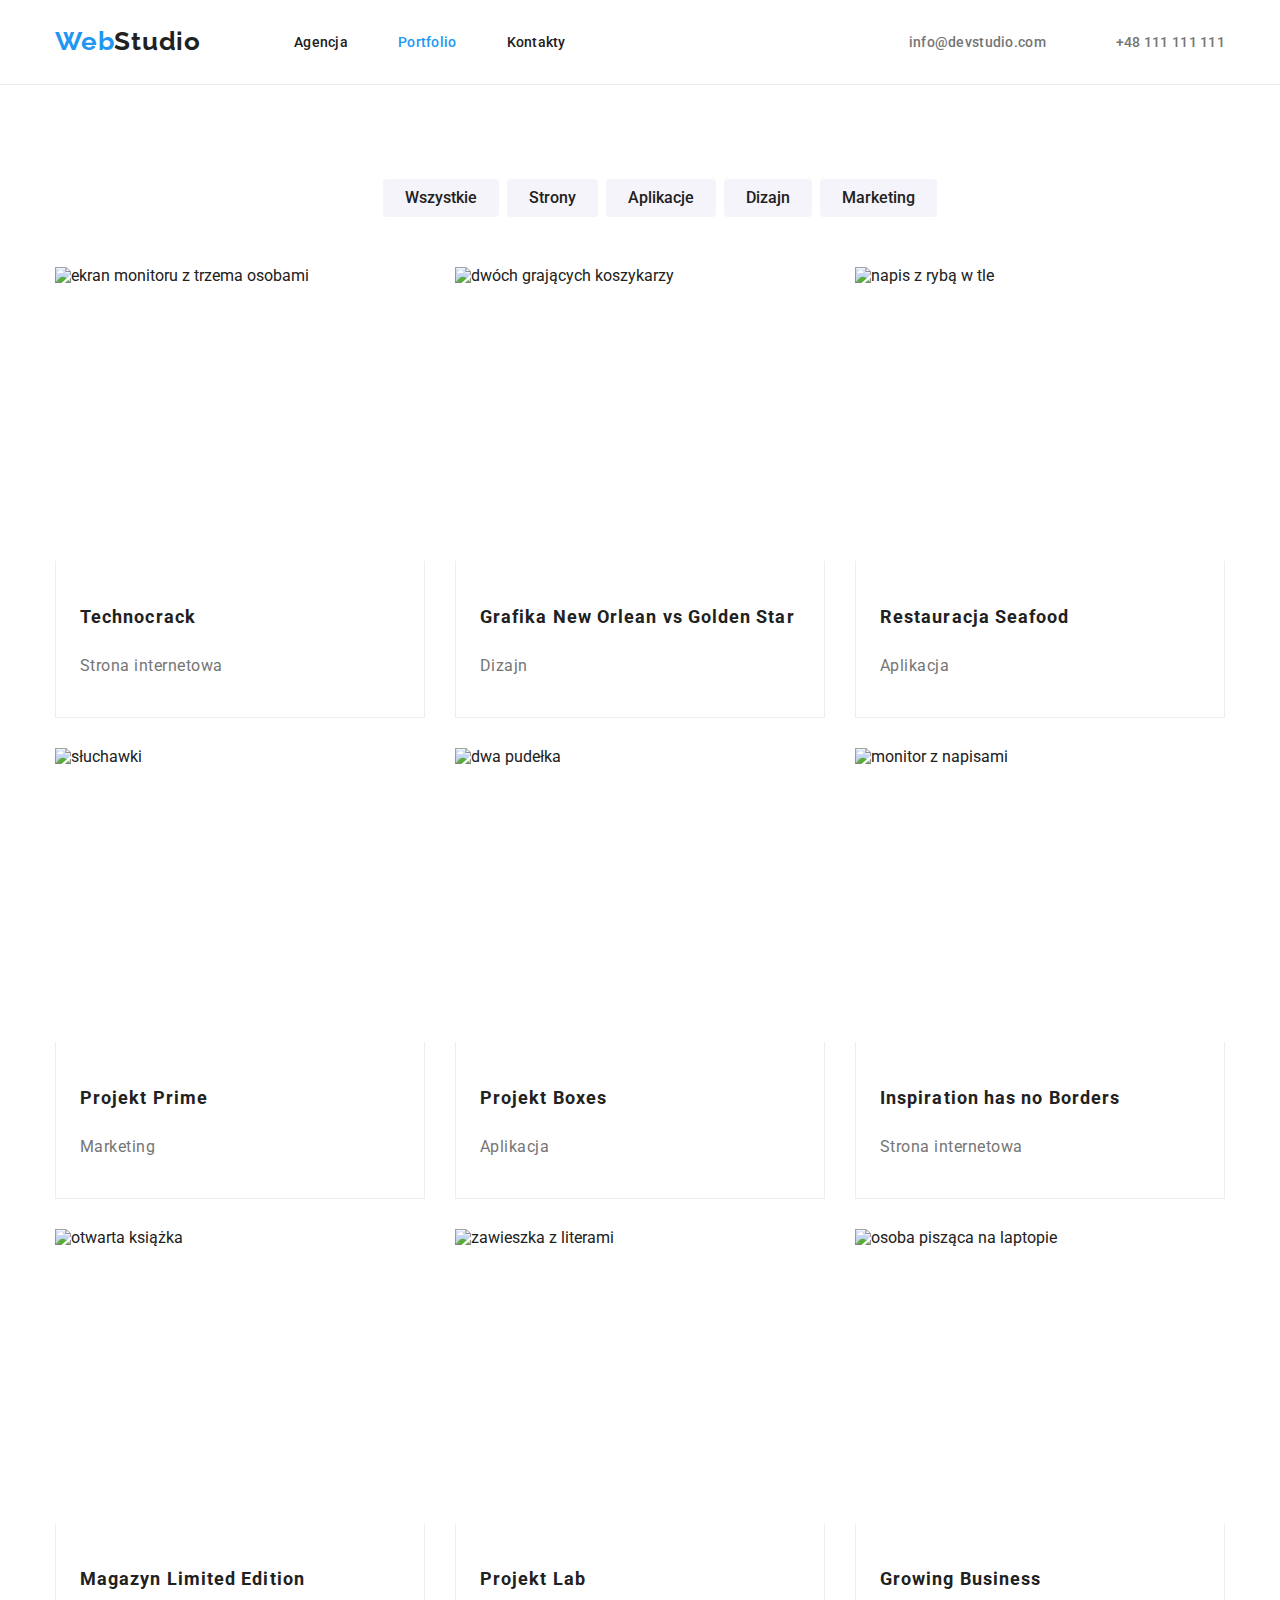
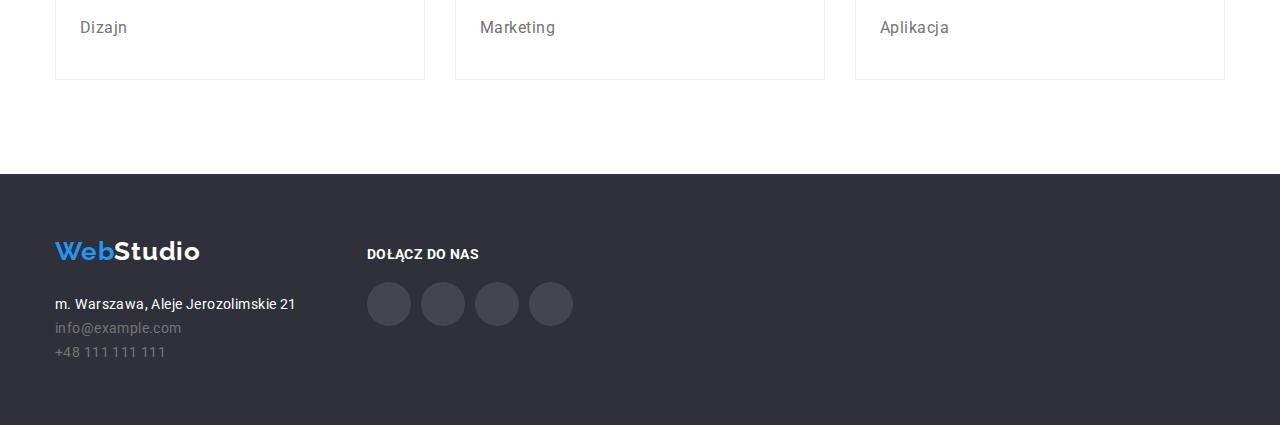
==== portfolio.html @ 8b334709 "Up 5" ====
<!DOCTYPE html>
<html lang="pl-PL">
<head>
<meta charset="UTF-8">
<meta http-equiv="X-UA-Compatible" content="IE=edge">
<meta name="viewport" content="width=device-width, initial-scale=1.0">
<link rel="stylesheet" href="https://cdnjs.cloudflare.com/ajax/libs/modern-normalize/1.0.0/modern-normalize.min.css">
<link rel="stylesheet" href="./css/styles.css"/>
<link rel="preconnect" href="https://fonts.googleapis.com">
<link rel="preconnect" href="https://fonts.gstatic.com" crossorigin>
<link href="https://fonts.googleapis.com/css2?family=Raleway:wght@700&family=Roboto:wght@400;500;700;900&display=swap"
rel="stylesheet" />
<title>Portfolio</title>
</head>
<body class="body">
<header>
<div class="header-container container">
<nav class="navigation">
<a class="logo" href="index.html">
Web<span class="logo-recolor-header">Studio</span></a>
<ul class="list">
<li class="item"> <a class="link" href="index.html"> Agencja</a></li>
<li class="item"> <a class="link current" href="index.html">Portfolio</a></li>
<li class="item"> <a class="link" href="index.html"> Kontakty</a></li>
</ul>
</nav>
<ul class="list links-contact">
<li class="item"><a class="link" href="emailto:info@devstudio.com"></li>
<svg class="icon icon-envelope">
<use xlink: href="./images/icons.svg#icon-envelope" width="16" height="12"></use></svg>
<span>info@devstudio.com</span></a>    
<li class="item"><a class="link" href="tel:+48111111111"></li>
<svg class="icon icon-telephone">
<use xlink: href="./images/icons.svg#icon-telephone" width="10" height="16"></use></svg>
<span> +48 111 111 111</a></span>    
</ul>
</div>
</header>
<main>
<section class="gallery section section">        
<div class="container">
<ul class="gallery-elements-buttons">    
<li><button class="portfolio-button portfolio-link" type="button">Wszystkie</button></li>
<li><button class="portfolio-button portfolio-link" type="button">Strony</button></li>
<li><button class="portfolio-button portfolio-link" type="button">Aplikacje</button></li>
<li><button class="portfolio-button portfolio-link" type="button">Dizajn</button></li>
<li><button class="portfolio-button portfolio-link" type="button">Marketing</button></li>
</ul>
<ul class="gallery-elements">
<li class="item">
<a class="link" href="#">    
<img src="images/image4.jpg" 
alt="ekran monitoru z trzema osobami"
width="370"
height="294" />
<div class="caption">
<p class="heading-portfolio">Technocrack</p>
<p class="text-signature">Strona internetowa</p>
</div>
</a>
</li>
<li class="item">
<a class="link" href="#">    
<img src="images/image5.jpg"
alt="dwóch grających koszykarzy"
width="370"
height="294" />
<div class="caption">
<p class="heading-portfolio">Grafika New Orlean vs Golden Star</p>
<p class="text-signature">Dizajn</p>
</div>
</a>
</li>
<li class="item">
<a class="link" href="#">    
<img src="images/image6.jpg"
alt="napis z rybą w tle"
width="370"
height="294" />
<div class="caption">
<p class="heading-portfolio">Restauracja Seafood</p>
<p class="text-signature">Aplikacja</p>
</div>
</a>
</li>
<li class="item">
<a class="link" href="#">    
<img src="images/image7.jpg"
alt="słuchawki"
width="370"
height="294" />
<div class="caption">
<p class="heading-portfolio">Projekt Prime</p>
<p class="text-signature">Marketing</p>
</div>
</a>
</li>
<li class="item">
<a class="link" href="#">    
<img src="images/image8.jpg"
alt="dwa pudełka"
width="370"
height="294" />
<div class="caption">
<p class="heading-portfolio">Projekt Boxes</p>
<p class="text-signature">Aplikacja</p>
</div>
</a>
</li>
<li class="item">
<a class="link" href="#">    
<img src="images/image9.jpg"
alt="monitor z napisami"
width="370"
height="294" />
<div class="caption">
<p class="heading-portfolio">Inspiration has no Borders</p>
<p class="text-signature">Strona internetowa</p>
</div>
</a>
</li>
<li class="item">
<a class="link" href="#">    
<img src="images/image10.jpg"
alt="otwarta książka"
width="370"
height="294" />
<div class="caption">
<p class="heading-portfolio">Magazyn Limited Edition</p>
<p class="text-signature">Dizajn</p>
</div>
</a>
</li>
<li class="item">
<a class="link" href="#">
<img src="images/image11.jpg"
alt="zawieszka z literami"
width="370"
height="294" />
<div class="caption">
<p class="heading-portfolio">Projekt Lab</p>
<p class="text-signature">Marketing</p>
</div>
</a>
</li>
<li class="item">
<a class="link" href="#">    
<img src="images/image12.jpg"
alt="osoba pisząca na laptopie"
width="370"
height="294" />
<div class="caption">
<p class="heading-portfolio">Growing Business</p>
<p class="text-signature">Aplikacja</p>
</div>
</a>
</li>
</ul>
</div>
</section>
</main>
<footer class="back-footer">
<div class="container">
<div class="wrapper">
<a class="logo" href="WebStudio.html">Web<span class="logo-recolor-footer">Studio</span></a>
<ul class="list">
<li>
<address class="address"> m. Warszawa, Aleje Jerozolimskie 21</address>
</li>
<li>
<a class="link" href="mailto:info@example.com">info@example.com</a>
</li>
<li>
<a class="link" href="tel:+48111111111">+48 111 111 111</a>
</li>
</ul>
</div>
<div class="wrapper">
<h3 class="footer-heading">Dołącz do nas</h3>
<ul class="flex-footer">
<li>
<a class="client-link" href="#">
<svg class="icon icon-social icon-footer">
<use href="./images/icons.svg#icon-instagram" width="20" height="20" x="12" y="12"></use></svg></a></li>
<li>
<a class="client-link" href="#">
<svg class="icon icon-social icon-footer">
<use href="./images/icons.svg#icon-twitter" width="20" height="20" x="12" y="12"></use></svg></a></li>
<li>
<a class="client-link" href="#">
<svg class="icon icon-social icon-footer">
<use href="./images/icons.svg#icon-facebook" width="20" height="20" x="12" y="12"></use></svg></a></li>
<li>
<a class="client-link" href="#">
<svg class="icon icon-social icon-footer">
<use href="./images/icons.svg#icon-linkedin" width="20" height="20" x="12" y="12"></use></svg></a></li>
</ul>
</div>
</div>
</footer>
</body>
</html>
---- css/styles.css ----
:root {
--backgroundColorFirst: #e5e5e5;
--backgroundColorSecond: #2f303a;
--fontColorFirst: #212121;
--fontColorSecond:  #757575;
--button: #00000026;
--colorBlue: #2196f3;
--colorShadow: #ffffff99;
--colorWhite: #ffffff;
--colorDarkWhite: #f5f4fa;
--caption: #eeeeee; 
--headerBorderColor: #ececec;
--colorGrey: #AFB1B8;
--color-transparent: rgba(255, 255, 255, 0.6);
--color-transparent-dark: rgba(255, 255, 255, 0.1);
}
/*body style*/
.body {
color: var(--fontColorFirst);
font-family: "Roboto","Raleway", sans-serif;
} 
ul {
list-style: none;
}
img {
display: block;
max-width: 100%;
padding: 0;
margin: 0;
}
.container {
width: 1200px;
display: flex;
flex-wrap: wrap;
padding-left: 15px;
padding-right: 15px;
margin: auto;
}
.section{
padding: 94px 0;
}
header {
border-bottom: 1px solid var(--headerBorderColor);
}
.header-container {
justify-content: space-between;
align-items: center;
padding: 24px 15px ;
}
.list {list-style: none;
padding: 0;
margin: 0;
}
    /*body end*/
    /*****ICONS*****/
.icon {
display: block;
fill: currentColor;
}
.icon-telephone {
width: 10px;
height: 16px;
}
.icon-envelope {
width: 16px;
height: 12px;
}
.icon-information {
width: 270px;
height: 120px;
margin-bottom: 30px;
border: none;
border-radius: 4px;
background-color: var(--colorDarkWhite);
}
.icon-social {
width: 44px;
height: 44px;
border: none;
border-radius: 50%;
}
.icon-client {
width: 170px;
height: 92px;
border-radius: 4px;
border: 1px solid var(--colorGrey)
}
.icon-footer {
color: var(--colorWhite);
background: var(--color-transparent-dark);
}
.client-link {
color: var(--colorGrey);
}
.icon-client:hover,
.icon-client:focus {
border-color: var(--colorBlue);
color: var(--colorBlue);
cursor: pointer;
}
.icon-social:hover,
.icon-social:focus {
background-color: var(--colorBlue);
color: var(--colorWhite);
cursor: pointer;
}


    /*logo*/  
.logo {
font-family: "Raleway";
font-weight: 700;
font-size: 26px;
line-height: 1.38;
letter-spacing: 0.03em;
text-decoration: none;
color: var(--colorBlue);
}   
.logo-recolor-header {color: var(--fontColorFirst)}
/*logo end*/
/*navigation*/
.navigation {
font-style: normal;
font-weight: 500;
font-size: 14px;
line-height: 1.15;
letter-spacing: 0.02em;
display: flex;
align-items: center;
}
.navigation .link:hover, 
.navigation .link:focus {color: var(--colorBlue);
outline-color: var(--colorBlue);
}
.navigation .list {
display: flex;
margin-left: 93px;
}
.navigation .item:not(:last-child) {margin-right: 50px;}
.navigation .link {text-decoration: none;
color: var(--fontColorFirst);
}
.navigation .current {color: var(--colorBlue);
}
/*navigation end*/
/*contact*/
.link {
display: flex;
gap: 10px;
align-items: center;
}
.links-contact .item:not(:last-child){
    margin-right: 50px;
}
.links-contact {
font-style: normal;
font-weight: 500;
font-size: 14px;
line-height: 1.15;
letter-spacing: 0.02em;
align-items: center;
display: flex;
justify-content: space-between;
}
.links-contact .link {
color: var(--fontColorSecond);
text-decoration: none;
}    
.links-contact .link:focus,
.links-contact .link:hover {
color: var(--colorBlue);}
    /*contact end*/
/*efektywne rozwiazania glowny naglowek*/
.back-section-first {
background-color: var(--backgroundColorSecond);
}
.image {
background-image: linear-gradient(rgba(47, 48, 58, 0.4), rgba(47, 48, 58, 0.4)), url('../images/team-working.jpg');
background-position: center;
background-repeat: no-repeat;
background-size: 1600px;
}
.back-section-first .container {
flex-direction: column;
padding-top: 200px;
padding-bottom: 200px;    
}
.first-heading {
font-weight: 900;
font-size: 44px;
line-height: 1.36;
letter-spacing: 0.06em;
text-transform: uppercase;
text-align: center;
color: var(--colorWhite);
width: 696px;
justify-content: center;
margin: 0 auto 30px;
}
.button {
background: var(--colorDarkwhite) ;
color: var(--fontColorFirst);
font-family: "Roboto";
font-weight: 700;
font-size: 16px;
line-height: 1.62;
text-align: center;
}
.button-order {
font-weight: 700;
font-size: 16px;
line-height: 1.87;
letter-spacing: 00.06em;
text-align: center;
align-items: center;
color: var(--colorWhite);
background: var(--colorBlue);
cursor: pointer;
padding-left: 42px;
padding-top: 10px;
padding-right: 41px;
padding-bottom: 10px;
margin-left: auto;
margin-right: auto;
border-radius: 4px;
border-color: transparent;
box-shadow: 0px 4px 4px rgba(0, 0, 0, 0.15);
}
.button.hover {
background: var(--colorBlue);
color: var(--colorWhite);
cursor: pointer;
}
/* efektywne rozwiązania text kolumny*/
.text-section .list {    
display: flex;
flex-wrap: wrap;
gap: 30px;
}
.text-section .list .item {
flex-basis: calc((100% - 3 * 30px) / 4);
}
.heading .list {
font-weight: 700;
font-size: 14px;
line-height: 1.14;
letter-spacing: 0.03em;
text-transform: uppercase;
color: var(--fontColorFirst);
text-align: center;
}
.list2 {
margin: 0;
padding: 0;
flex-wrap: wrap;
display: flex;
gap: 30px;
}
.item2 {
flex-basis: calc((100% - 90px)/4);
}
.text {
font-style: normal;
font-weight: 400;
font-size: 14px;
line-height: 1.71;
letter-spacing: 0.03em;
color: var(--fontColorSecond);
width: 270px;
}
    /* efektywne rozwiazania end*/
    /* czym sie zajmujemy*/
.services .container {
flex-direction: column;
padding-bottom: 94px;
}
.services .list {
justify-content: space-between;
flex-wrap: wrap;
display: flex;
column-gap: 30px;
}
.services .second-heading {
font-family: "Roboto";
font-weight: 700;
font-size: 36px;
line-height: 1.16;
text-align: center;
letter-spacing: 0.03em;
margin-left: auto;
margin-right: auto;
margin-bottom: 50px;
}
/******* zespół********/
.back-section-second {
background-color: var(--colorDarkWhite);
}
.back-section-second .list {
margin-left: calc(-1 *30px);
display: flex;
flex-wrap: wrap;
column-gap: 30px;
}
.third-heading {
font-family: "Roboto";
font-weight: 700;
font-size: 36px;
line-height: 1.16;
text-align: center;
letter-spacing: 00.03em;
justify-content: center;
margin: 0 auto 50px auto;
}
.third-heading .list .caption {
padding-top: 30px;
padding-bottom: 30px;    
}

/*------------------*/

.back-section-second .item {
background-color: var(--colorWhite);
border-radius: 0px 0px 4px 4px;
box-shadow: 0px 1px 3px rgba(0, 0, 0, 0.12),
0px 1px 1px rgba(0, 0, 0, 0.14),
0px 2px 1px rgba(0, 0, 0, 0.2);
}
.back-section-second .caption {
display: flex;
flex-direction: column;
align-items: center;
padding: 30px 0;
}
.back-section-second img{
display: block;
}
.person-name {
font-weight: 500;
font-size: 16px;
line-height: 1.18;
letter-spacing: 0.03em;
color: var(--fontColorFirst);
justify-content: center;
padding: 0;
margin: 0 0 10px 0;
}
.person-position {
font-size: 16px;
line-height: 1.18;
letter-spacing: 0.03em;
color: var(--fontColorSecond);
justify-content: center;
padding: 0;
margin: 0;
margin-bottom: 16px;
}
.flex-social {
margin: 0;
padding: 0;
display: flex;
gap: 10px;
align-items: center;
}
/* czym sie zajmujemy end */
/*********Nasi klienci**********/
.flex-clients {
margin: 0;
padding: 0;
display: flex;
gap: 30px;
flex-wrap: wrap;
}
.flex-logos {
flex-basis: calc((100% - 150px)/6);
}
/* footer*/
.back-footer {
color: var(--colorWhite);
font-weight: 400;
font-size: 14px;
font-style: normal;
line-height: 1.71;
letter-spacing: 0.03em;
background-color: var(--backgroundColorSecond);
padding:60px 0px 60px 0px;
display: flex;
}
.logo-recolor-footer { color: var(--colorWhite);
margin-top: auto;
}
.back-footer .wrapper {
flex-direction: column;
display: flex;
margin-right: 70px;
}
.address {
font-style: normal;
font-weight: 400;
font-size: 14px;
line-height: 1.71;
letter-spacing: 0.03em;
color: var(--colorWhite);
padding-top: 24px;
}
.back-footer .link {
text-decoration: none;
color: var(--fontColorSecond);
}
.back-footer .link:focus,
.back-footer .link:hover {
color: var(--colorBlue);
}
.footer-heading {
margin-top: 12px;
margin-bottom: 20px;
font-weight: 700;
font-size: 14px;
line-height: 16px;
letter-spacing: 0.03em;
text-transform: uppercase;
color: var(--colorWhite);
}
.flex-footer {
padding: 0;
margin: 0;
display: flex;
justify-content: center;
gap: 10px;
}
/*footer end*/
/*************portfolio*******************/
.gallery .container {
flex-direction: column;
}
.gallery-elements .heading-portfolio{
font-weight: 700;
font-size: 18px;
line-height: 2;
letter-spacing: 0.06em;
color: var(--fontColorFirst);
display: block;
margin-bottom: 4px;
}
.gallery-elements .text-signature {
font-weight: 400;
font-size: 16px;
line-height: 1.87;
letter-spacing: 0.03em;
color: var(--fontColorSecond);
display: block;
}
.gallery-elements {
box-sizing: border-box;
display: flex;
flex-wrap: wrap;
gap: 30px;
margin: 0;
padding: 0;
}
.gallery-elements .item{
flex-basis: calc((100% - 2 * 30px) / 3);
}
.gallery-elements .link {
display: inline-block;
padding: 0px;
margin: 0px;
text-decoration: none;
width: auto;
color: var(--fontColorFirst);
}
.gallery-elements .caption {
padding: 20px 24px;
border-left: 1px solid var(--caption);
border-right: 1px solid var(--caption);
border-bottom: 1px solid var(--caption);
}
.gallery-elements-buttons .portfolio-button  {
background-color: var(--colorDarkWhite);
color: var(--fontColorFirst);
font-family: "Roboto";
font-weight: 500;
font-size: 16px;
line-height: 1.62;
cursor: pointer;
border-style: hidden;
border-radius: 4px;
padding: 6px 22px;
}
.gallery-elements-buttons .portfolio-link:hover,
.gallery-elements-buttons .portfolio-link:focus {
background-color: var(--colorBlue);
color: var(--colorWhite);
box-shadow: 0px 3px 1px rgba(0, 0, 0, 0.1), 0px 1px 2px rgba(0, 0, 0, 0.08), 0px 2px 2px rgba(0, 0, 0, 0.12);
cursor: pointer;
}
.gallery-elements .item:hover {
box-shadow: 0px 1px 1px rgba(0, 0, 0, 0.12),
 0px 4px 4px rgba(0, 0, 0, 0.06),
 1px 4px 6px rgba(0, 0, 0, 0.16);
}
.gallery-elements-buttons {
display: flex;
justify-content: center;
margin : 0px auto 50px;
}
.gallery-elements-buttons>li:not(:last-child) {
margin-right: 8px;
}
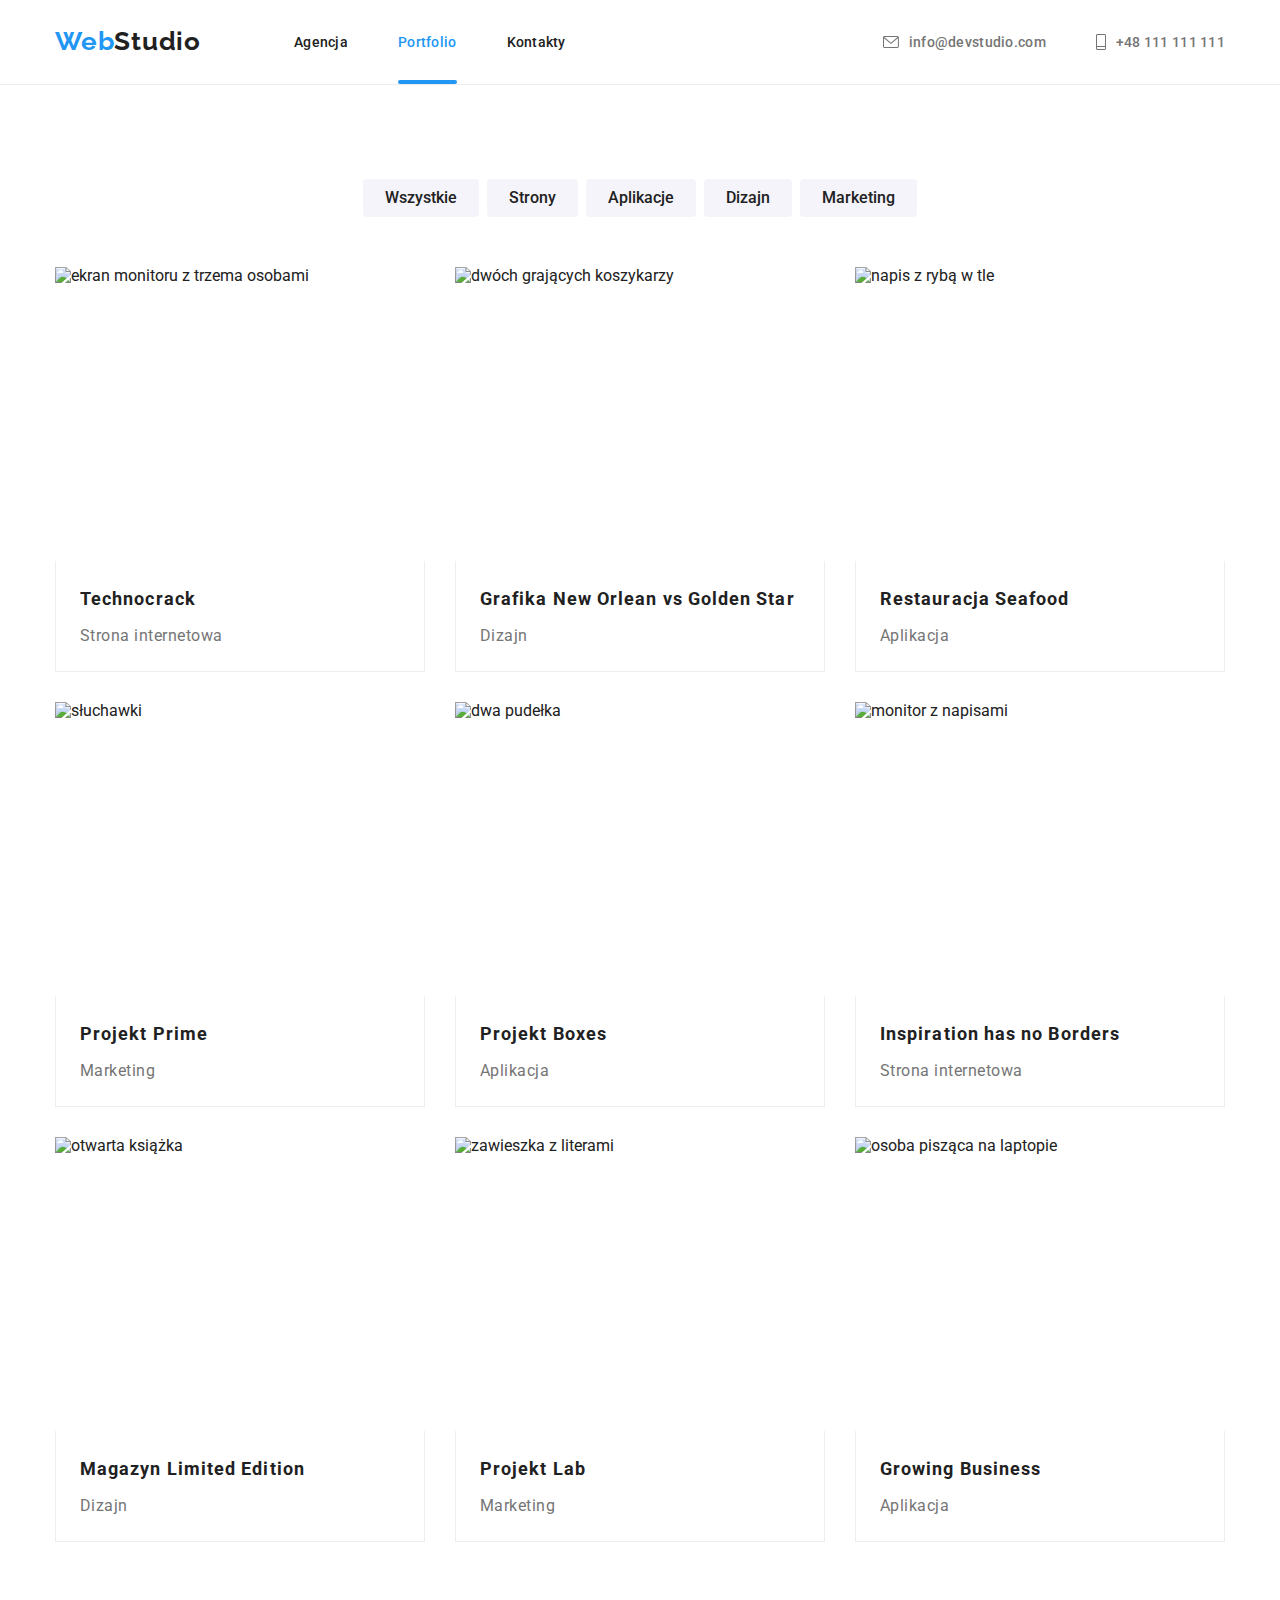
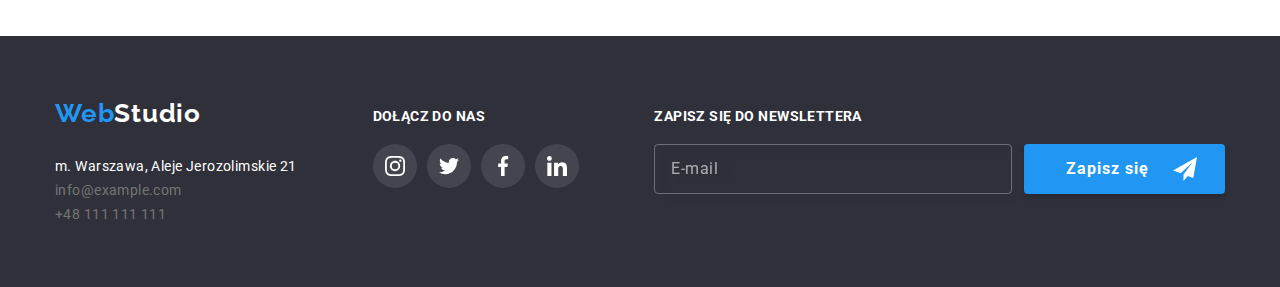
==== commit 69423d64: "Update 17" ====
--- a/portfolio.html
+++ b/portfolio.html
@@ -25,14 +25,14 @@
 </ul>
 </nav>
 <ul class="list links-contact">
-<li class="item"><a class="link" href="emailto:info@devstudio.com"></li>
+<li class="item"><a class="link" href="emailto:info@devstudio.com">
 <svg class="icon icon-envelope">
 <use xlink: href="./images/icons.svg#icon-envelope" width="16" height="12"></use></svg>
-<span>info@devstudio.com</span></a>    
-<li class="item"><a class="link" href="tel:+48111111111"></li>
+<span>info@devstudio.com</span></a></li>    
+<li class="item"><a class="link" href="tel:+48111111111">
 <svg class="icon icon-telephone">
 <use xlink: href="./images/icons.svg#icon-telephone" width="10" height="16"></use></svg>
-<span> +48 111 111 111</a></span>    
+<span> +48 111 111 111</span></a></li>    
 </ul>
 </div>
 </header>
@@ -48,11 +48,17 @@
 </ul>
 <ul class="gallery-elements">
 <li class="item">
+<div class="gallery-relative">
 <a class="link" href="#">    
 <img src="images/image4.jpg" 
 alt="ekran monitoru z trzema osobami"
 width="370"
 height="294" />
+<div class="gallery-description">
+<p> Technocrack jest popularną platformą wykorzystywaną do rozpowszechniania koronawirusa. Firmy wykorzystują tę platformę
+do celów szpiegowskich i ataków na niezabezpieczone serwery konkurencji</p>    
+</div>
+</div>
 <div class="caption">
 <p class="heading-portfolio">Technocrack</p>
 <p class="text-signature">Strona internetowa</p>
@@ -60,11 +66,17 @@
 </a>
 </li>
 <li class="item">
+<div class="gallery-relative">
 <a class="link" href="#">    
 <img src="images/image5.jpg"
 alt="dwóch grających koszykarzy"
 width="370"
 height="294" />
+<div class="gallery-description">
+<p>Technocrack jest popularną platformą wykorzystywaną do rozpowszechniania koronawirusa. Firmy wykorzystują tę platformę
+do celów szpiegowskich i ataków na niezabezpieczone serwery konkurencji</p>
+</div>
+</div>
 <div class="caption">
 <p class="heading-portfolio">Grafika New Orlean vs Golden Star</p>
 <p class="text-signature">Dizajn</p>
@@ -72,11 +84,17 @@
 </a>
 </li>
 <li class="item">
+<div class="gallery-relative">
 <a class="link" href="#">    
 <img src="images/image6.jpg"
 alt="napis z rybą w tle"
 width="370"
 height="294" />
+<div class="gallery-description">
+<p>Technocrack jest popularną platformą wykorzystywaną do rozpowszechniania koronawirusa. Firmy wykorzystują tę platformę
+do celów szpiegowskich i ataków na niezabezpieczone serwery konkurencji</p>
+</div>
+</div>
 <div class="caption">
 <p class="heading-portfolio">Restauracja Seafood</p>
 <p class="text-signature">Aplikacja</p>
@@ -84,11 +102,17 @@
 </a>
 </li>
 <li class="item">
+<div class="gallery-relative">
 <a class="link" href="#">    
 <img src="images/image7.jpg"
 alt="słuchawki"
 width="370"
 height="294" />
+<div class="gallery-description">
+<p>Technocrack jest popularną platformą wykorzystywaną do rozpowszechniania koronawirusa. Firmy wykorzystują tę platformę
+do celów szpiegowskich i ataków na niezabezpieczone serwery konkurencji</p>
+</div>
+</div>
 <div class="caption">
 <p class="heading-portfolio">Projekt Prime</p>
 <p class="text-signature">Marketing</p>
@@ -96,11 +120,17 @@
 </a>
 </li>
 <li class="item">
+<div class="gallery-relative">
 <a class="link" href="#">    
 <img src="images/image8.jpg"
 alt="dwa pudełka"
 width="370"
 height="294" />
+<div class="gallery-description">
+<p>Technocrack jest popularną platformą wykorzystywaną do rozpowszechniania koronawirusa. Firmy wykorzystują tę platformę
+do celów szpiegowskich i ataków na niezabezpieczone serwery konkurencji</p>
+</div>
+</div>
 <div class="caption">
 <p class="heading-portfolio">Projekt Boxes</p>
 <p class="text-signature">Aplikacja</p>
@@ -108,11 +138,17 @@
 </a>
 </li>
 <li class="item">
+<div class="gallery-relative">
 <a class="link" href="#">    
 <img src="images/image9.jpg"
 alt="monitor z napisami"
 width="370"
 height="294" />
+<div class="gallery-description">
+<p>Technocrack jest popularną platformą wykorzystywaną do rozpowszechniania koronawirusa. Firmy wykorzystują tę platformę
+do celów szpiegowskich i ataków na niezabezpieczone serwery konkurencji</p>
+</div>
+</div>
 <div class="caption">
 <p class="heading-portfolio">Inspiration has no Borders</p>
 <p class="text-signature">Strona internetowa</p>
@@ -120,11 +156,17 @@
 </a>
 </li>
 <li class="item">
+<div class="gallery-relative">
 <a class="link" href="#">    
 <img src="images/image10.jpg"
 alt="otwarta książka"
 width="370"
 height="294" />
+<div class="gallery-description">
+<p>Technocrack jest popularną platformą wykorzystywaną do rozpowszechniania koronawirusa. Firmy wykorzystują tę platformę
+do celów szpiegowskich i ataków na niezabezpieczone serwery konkurencji</p>
+</div>
+</div>
 <div class="caption">
 <p class="heading-portfolio">Magazyn Limited Edition</p>
 <p class="text-signature">Dizajn</p>
@@ -132,11 +174,17 @@
 </a>
 </li>
 <li class="item">
+<div class="gallery-relative">
 <a class="link" href="#">
 <img src="images/image11.jpg"
 alt="zawieszka z literami"
 width="370"
 height="294" />
+<div class="gallery-description">
+<p>Technocrack jest popularną platformą wykorzystywaną do rozpowszechniania koronawirusa. Firmy wykorzystują tę platformę
+do celów szpiegowskich i ataków na niezabezpieczone serwery konkurencji</p>
+</div>
+</div>
 <div class="caption">
 <p class="heading-portfolio">Projekt Lab</p>
 <p class="text-signature">Marketing</p>
@@ -144,11 +192,17 @@
 </a>
 </li>
 <li class="item">
+<div class="gallery-relative">
 <a class="link" href="#">    
 <img src="images/image12.jpg"
 alt="osoba pisząca na laptopie"
 width="370"
 height="294" />
+<div class="gallery-description">
+<p>Technocrack jest popularną platformą wykorzystywaną do rozpowszechniania koronawirusa. Firmy wykorzystują tę platformę
+do celów szpiegowskich i ataków na niezabezpieczone serwery konkurencji</p>
+</div>
+</div>
 <div class="caption">
 <p class="heading-portfolio">Growing Business</p>
 <p class="text-signature">Aplikacja</p>
@@ -179,22 +233,36 @@
 <h3 class="footer-heading">Dołącz do nas</h3>
 <ul class="flex-footer">
 <li>
-<a class="client-link" href="#">
+<a class="footer-link" href="#">
+<svg class="icon icon-footer">
+<use href="./images/icons.svg#icon-instagram"></use></svg></a></li>
+<li>
+<a class="footer-link" href="#">
+<svg class="icon icon-footer">
+<use href="./images/icons.svg#icon-twitter"></use></svg></a></li>
+<li>
+<a class="footer-link" href="#">
 <svg class="icon icon-social icon-footer">
-<use href="./images/icons.svg#icon-instagram" width="20" height="20" x="12" y="12"></use></svg></a></li>
-<li>
-<a class="client-link" href="#">
-<svg class="icon icon-social icon-footer">
-<use href="./images/icons.svg#icon-twitter" width="20" height="20" x="12" y="12"></use></svg></a></li>
-<li>
-<a class="client-link" href="#">
-<svg class="icon icon-social icon-footer">
-<use href="./images/icons.svg#icon-facebook" width="20" height="20" x="12" y="12"></use></svg></a></li>
-<li>
-<a class="client-link" href="#">
-<svg class="icon icon-social icon-footer">
-<use href="./images/icons.svg#icon-linkedin" width="20" height="20" x="12" y="12"></use></svg></a></li>
-</ul>
+<use href="./images/icons.svg#icon-facebook"></use></svg></a></li>
+<li>
+<a class="footer-link" href="#">
+<svg class="icon icon-footer">
+<use href="./images/icons.svg#icon-linkedin"></use></svg></a></li>
+</ul>
+</div>
+<div class="footer-newsletter">
+    <h3 class="footer-heading">Zapisz się do newslettera</h3>
+    <form class="ft-newsletter" name="newsletter">
+        <label>
+            <input class="ft-newsletter-email" type="email" name="email" placeholder="E-mail" />
+        </label>
+        <button class="newsletter-btn" type="submit">
+            <span>Zapisz się</span>
+            <svg class="icon icon-icon-send">
+                <use href="./images/icons.svg#icon-icon-send"></use>
+            </svg>
+        </button>
+    </form>
 </div>
 </div>
 </footer>
--- a/css/styles.css
+++ b/css/styles.css
@@ -1,26 +1,35 @@
 :root {
---backgroundColorFirst: #e5e5e5;
---backgroundColorSecond: #2f303a;
---fontColorFirst: #212121;
---fontColorSecond:  #757575;
---button: #00000026;
---colorBlue: #2196f3;
---colorShadow: #ffffff99;
---colorWhite: #ffffff;
---colorDarkWhite: #f5f4fa;
---caption: #eeeeee; 
---headerBorderColor: #ececec;
---colorGrey: #AFB1B8;
---color-transparent: rgba(255, 255, 255, 0.6);
---color-transparent-dark: rgba(255, 255, 255, 0.1);
+    --backgroundColorFirst: #e5e5e5;
+    --backgroundColorSecond: #2f303a;
+    --fontColorFirst: #212121;
+    --fontColorSecond: #757575;
+    --button: #00000026;
+    --colorBlue: #2196f3;
+    --colorShadow: #ffffff99;
+    --colorWhite: #ffffff;
+    --colorBlack: #000000;
+    --colorDarkWhite: #f5f4fa;
+    --caption: #eeeeee;
+    --headerBorderColor: #ececec;
+    --colorGrey: #AFB1B8;
+    --color-transparent: rgba(255, 255, 255, 0.6);
+    --color-transparent-dark: rgba(255, 255, 255, 0.1);
+    --color-transparent-what-we-do: rgba(47, 48, 58, 0.8);
+    --color-transparent-modal1: rgba(0, 0, 0, 0.1);
+    --color-transparent-modal2: rgba(0, 0, 0, 0.2);
+    --background-gallery-blue: rgba(33, 150, 243, 0.9);
 }
 /*body style*/
+* {
+ margin: 0;
+padding: 0;
+}
 .body {
 color: var(--fontColorFirst);
-font-family: "Roboto","Raleway", sans-serif;
-} 
+font-family: "Roboto", "Raleway", sans-serif;
+}
 ul {
-list-style: none;
+ list-style: none;
 }
 img {
 display: block;
@@ -29,14 +38,14 @@
 margin: 0;
 }
 .container {
-width: 1200px;
+ width: 1200px;
 display: flex;
 flex-wrap: wrap;
 padding-left: 15px;
 padding-right: 15px;
 margin: auto;
 }
-.section{
+.section {
 padding: 94px 0;
 }
 header {
@@ -45,14 +54,15 @@
 .header-container {
 justify-content: space-between;
 align-items: center;
-padding: 24px 15px ;
-}
-.list {list-style: none;
+padding: 24px 15px;
+}
+.list {
+list-style: none;
 padding: 0;
 margin: 0;
 }
-    /*body end*/
-    /*****ICONS*****/
+/*body end*/
+/*****ICONS*****/
 .icon {
 display: block;
 fill: currentColor;
@@ -74,39 +84,35 @@
 background-color: var(--colorDarkWhite);
 }
 .icon-social {
+width: 20px;
+height: 20px;
+}
+.icon-client {
+width: 106px;
+height: 60px;
+}
+.icon-footer {
+width: 20px;
+height: 20px;
+}
+.social-link {
+display: flex;
+align-items: center;
+justify-content: center;
 width: 44px;
 height: 44px;
-border: none;
 border-radius: 50%;
-}
-.icon-client {
-width: 170px;
-height: 92px;
-border-radius: 4px;
-border: 1px solid var(--colorGrey)
-}
-.icon-footer {
-color: var(--colorWhite);
-background: var(--color-transparent-dark);
-}
-.client-link {
 color: var(--colorGrey);
-}
-.icon-client:hover,
-.icon-client:focus {
-border-color: var(--colorBlue);
-color: var(--colorBlue);
-cursor: pointer;
-}
-.icon-social:hover,
-.icon-social:focus {
+fill: var(--colorGrey);
+transition: background-color 250ms cubic-bezier(0.4, 0, 0.2, 1),
+color 250ms cubic-bezier(0.4, 0, 0.2, 1);
+}
+.social-link:hover,
+.social-link:focus {
 background-color: var(--colorBlue);
 color: var(--colorWhite);
-cursor: pointer;
-}
-
-
-    /*logo*/  
+}
+/*logo*/
 .logo {
 font-family: "Raleway";
 font-weight: 700;
@@ -115,8 +121,10 @@
 letter-spacing: 0.03em;
 text-decoration: none;
 color: var(--colorBlue);
-}   
-.logo-recolor-header {color: var(--fontColorFirst)}
+}
+.logo-recolor-header {
+color: var(--fontColorFirst)
+}
 /*logo end*/
 /*navigation*/
 .navigation {
@@ -128,19 +136,37 @@
 display: flex;
 align-items: center;
 }
-.navigation .link:hover, 
-.navigation .link:focus {color: var(--colorBlue);
+.navigation .item {
+position: relative;
+}
+.navigation .list .current::after {
+content: "";
+position: absolute;
+height: 4px;
+width: 100%;
+border-radius: 2px;
+background-color: var(--colorBlue);
+top: 46px;
+}
+.navigation .link:hover,
+.navigation .link:focus {
+color: var(--colorBlue);
 outline-color: var(--colorBlue);
 }
 .navigation .list {
 display: flex;
 margin-left: 93px;
 }
-.navigation .item:not(:last-child) {margin-right: 50px;}
-.navigation .link {text-decoration: none;
+.navigation .item:not(:last-child) {
+margin-right: 50px;
+}
+.navigation .link {
+text-decoration: none;
 color: var(--fontColorFirst);
-}
-.navigation .current {color: var(--colorBlue);
+transition: color 250ms cubic-bezier(0.4, 0, 0.2, 1);
+}
+.navigation .current {
+color: var(--colorBlue);
 }
 /*navigation end*/
 /*contact*/
@@ -149,8 +175,8 @@
 gap: 10px;
 align-items: center;
 }
-.links-contact .item:not(:last-child){
-    margin-right: 50px;
+.links-contact .item:not(:last-child) {
+margin-right: 50px;
 }
 .links-contact {
 font-style: normal;
@@ -165,11 +191,13 @@
 .links-contact .link {
 color: var(--fontColorSecond);
 text-decoration: none;
-}    
+transition: color 250ms cubic-bezier(0.4, 0, 0.2, 1);
+}
 .links-contact .link:focus,
 .links-contact .link:hover {
-color: var(--colorBlue);}
-    /*contact end*/
+color: var(--colorBlue);
+}
+/*contact end*/
 /*efektywne rozwiazania glowny naglowek*/
 .back-section-first {
 background-color: var(--backgroundColorSecond);
@@ -183,7 +211,7 @@
 .back-section-first .container {
 flex-direction: column;
 padding-top: 200px;
-padding-bottom: 200px;    
+padding-bottom: 200px;
 }
 .first-heading {
 font-weight: 900;
@@ -198,7 +226,7 @@
 margin: 0 auto 30px;
 }
 .button {
-background: var(--colorDarkwhite) ;
+background: var(--colorDarkwhite);
 color: var(--fontColorFirst);
 font-family: "Roboto";
 font-weight: 700;
@@ -232,7 +260,7 @@
 cursor: pointer;
 }
 /* efektywne rozwiązania text kolumny*/
-.text-section .list {    
+.text-section .list {
 display: flex;
 flex-wrap: wrap;
 gap: 30px;
@@ -240,14 +268,15 @@
 .text-section .list .item {
 flex-basis: calc((100% - 3 * 30px) / 4);
 }
-.heading .list {
+.heading {
 font-weight: 700;
 font-size: 14px;
 line-height: 1.14;
 letter-spacing: 0.03em;
 text-transform: uppercase;
 color: var(--fontColorFirst);
-text-align: center;
+text-align: left;
+ margin-bottom: 10px;
 }
 .list2 {
 margin: 0;
@@ -268,8 +297,8 @@
 color: var(--fontColorSecond);
 width: 270px;
 }
-    /* efektywne rozwiazania end*/
-    /* czym sie zajmujemy*/
+/* efektywne rozwiazania end*/
+/* czym sie zajmujemy*/
 .services .container {
 flex-direction: column;
 padding-bottom: 94px;
@@ -282,7 +311,7 @@
 }
 .services .second-heading {
 font-family: "Roboto";
-font-weight: 700;
+ font-weight: 700;
 font-size: 36px;
 line-height: 1.16;
 text-align: center;
@@ -291,12 +320,30 @@
 margin-right: auto;
 margin-bottom: 50px;
 }
+/*NAPIS CZYM SIĘ ZAJMUJEMY WHAT-WE-DO NAPIS*/
+.what-we-do {
+position: relative;
+flex-basis: calc((100% - 60px)/3);
+}
+.what-we-do-caption {
+position: absolute;
+width: 100%;
+bottom: 0;
+margin: 0;
+padding-top: 27px;
+padding-bottom: 27px;
+font-weight: 700;
+font-size: 14px;
+line-height: 1, 15;
+text-align: center;
+color: var(--colorWhite);
+background: var(--color-transparent-what-we-do);
+}
 /******* zespół********/
 .back-section-second {
 background-color: var(--colorDarkWhite);
 }
 .back-section-second .list {
-margin-left: calc(-1 *30px);
 display: flex;
 flex-wrap: wrap;
 column-gap: 30px;
@@ -313,13 +360,11 @@
 }
 .third-heading .list .caption {
 padding-top: 30px;
-padding-bottom: 30px;    
-}
-
+padding-bottom: 30px;
+}
 /*------------------*/
-
 .back-section-second .item {
-background-color: var(--colorWhite);
+ background-color: var(--colorWhite);
 border-radius: 0px 0px 4px 4px;
 box-shadow: 0px 1px 3px rgba(0, 0, 0, 0.12),
 0px 1px 1px rgba(0, 0, 0, 0.14),
@@ -328,10 +373,10 @@
 .back-section-second .caption {
 display: flex;
 flex-direction: column;
-align-items: center;
+ align-items: center;
 padding: 30px 0;
 }
-.back-section-second img{
+.back-section-second img {
 display: block;
 }
 .person-name {
@@ -364,16 +409,34 @@
 /* czym sie zajmujemy end */
 /*********Nasi klienci**********/
 .flex-clients {
-margin: 0;
+ margin: 0;
 padding: 0;
 display: flex;
 gap: 30px;
 flex-wrap: wrap;
 }
+.client-link {
+width: 170px;
+height: 92px;
+border: 1px var(--colorGrey) solid;
+color: var(--colorGrey);
+display: flex;
+align-items: center;
+justify-content: center;
+border-radius: 4px;
+fill: var(--colorGrey);
+transition: border-color 250ms cubic-bezier(0.4, 0, 0.2, 1),
+color 250ms cubic-bezier(0.4, 0, 0.2, 1);
+}
+.client-link:hover,
+.client-link:focus {
+border: 1px var(--colorBlue) solid;
+color: var(--colorBlue);
+}
 .flex-logos {
-flex-basis: calc((100% - 150px)/6);
-}
-/* footer*/
+display: flex;
+}
+/********************** FOOTER*************/
 .back-footer {
 color: var(--colorWhite);
 font-weight: 400;
@@ -382,16 +445,19 @@
 line-height: 1.71;
 letter-spacing: 0.03em;
 background-color: var(--backgroundColorSecond);
-padding:60px 0px 60px 0px;
-display: flex;
-}
-.logo-recolor-footer { color: var(--colorWhite);
+padding: 60px 0px 60px 0px;
+display: flex;
+}
+.logo-recolor-footer {
+color: var(--colorWhite);
 margin-top: auto;
+}
+.back-footer .container {
+justify-content: space-between;
 }
 .back-footer .wrapper {
 flex-direction: column;
 display: flex;
-margin-right: 70px;
 }
 .address {
 font-style: normal;
@@ -405,6 +471,7 @@
 .back-footer .link {
 text-decoration: none;
 color: var(--fontColorSecond);
+transition: color 250ms cubic-bezier(0.4, 0, 0.2, 1);
 }
 .back-footer .link:focus,
 .back-footer .link:hover {
@@ -422,17 +489,92 @@
 }
 .flex-footer {
 padding: 0;
-margin: 0;
+ margin: 0;
 display: flex;
 justify-content: center;
 gap: 10px;
 }
+.footer-link {
+color: var(--colorWhite);
+width: 44px;
+height: 44px;
+display: flex;
+align-items: center;
+justify-content: center;
+background-color: var(--color-transparent-dark);
+border-radius: 50%;
+transition: background-color 250ms cubic-bezier(0.4, 0, 0.2, 1),
+color 250ms cubic-bezier(0.4, 0, 0.2, 1);
+}
+.footer-link:hover,
+.footer-link:focus {
+background-color: var(--colorBlue);
+}
 /*footer end*/
+/*****************footer NEWSLETTER**************/
+.footer-newsletter {
+position: relative;
+flex-direction: column;
+align-items: center;
+}
+.ft-newsletter {
+flex-direction: row;
+display: flex;
+gap: 12px;
+}
+.ft-newsletter-email {
+width: 358px;
+height: 50px;
+font-size: 16px;
+line-height: 1.25;
+letter-spacing: 0.03em;
+color: var(--colorWhite);
+padding-inline: 16px;
+outline: none;
+border-radius: 4px;
+border: 1px solid rgba(255, 255, 255, 0.3);
+background-color: transparent;
+filter: drop-shadow(10px 4px 4px rgba(0, 0, 0, 0.15));
+transition: color 250ms cubic-bezier(0.4, 0, 0.2, 1);
+}
+.ft-newsletter-email::placeholder {
+color: rgba(255, 255, 255, 0.6);
+}
+.ft-newsletter-email:focus {
+border-color: var(--colorBlue);
+}
+/*****tutaj tez hover??????***/
+.newsletter-btn {
+font-weight: 700;
+font-size: 16px;
+line-height: 1.875;
+letter-spacing: 0.06em;
+padding: 10px 28px 10px 42px;
+display: flex;
+align-items: center;
+color: var(--colorWhite);
+background-color: var(--colorBlue);
+box-shadow: 0px 4px 4px rgba(0, 0, 0, 0.15);
+border-radius: 4px;
+border: none;
+transition: background-color 250ms cubic-bezier(0.4, 0, 0.2, 1);
+}
+.newsletter-btn:hover,
+.newsletter-btn:focus {
+cursor: pointer;
+background-color: #12558a;
+}
+.icon-icon-send {
+width: 24px;
+height: 24px;
+margin-left: 24px;
+display: flex;
+}
 /*************portfolio*******************/
 .gallery .container {
 flex-direction: column;
 }
-.gallery-elements .heading-portfolio{
+.gallery-elements .heading-portfolio {
 font-weight: 700;
 font-size: 18px;
 line-height: 2;
@@ -457,24 +599,49 @@
 margin: 0;
 padding: 0;
 }
-.gallery-elements .item{
+.gallery-elements .item {
 flex-basis: calc((100% - 2 * 30px) / 3);
+position: relative;
+overflow: hidden;
+transition: box-shadow 250ms cubic-bezier(0.4, 0, 0.2, 1);
+}
+.gallery-relative {
+position: relative;
+overflow: hidden;
+}
+.gallery-description {
+position: absolute;
+width: 100%;
+height: 100%;
+top: 0;
+left: 0;
+padding-right: 45px;
+padding-left: 24px;
+font-size: 18px;
+line-height: 1.55;
+display: flex;
+align-items: center;
+color: var(--colorWhite);
+background-color: var(--background-gallery-blue);
+transition: transform 250ms cubic-bezier(0.4, 0, 0.2, 1);
+transform: translateY(100%);
 }
 .gallery-elements .link {
-display: inline-block;
+display: block;
 padding: 0px;
 margin: 0px;
 text-decoration: none;
-width: auto;
+width: 100%;
 color: var(--fontColorFirst);
 }
 .gallery-elements .caption {
+width: 100%;
 padding: 20px 24px;
 border-left: 1px solid var(--caption);
 border-right: 1px solid var(--caption);
 border-bottom: 1px solid var(--caption);
 }
-.gallery-elements-buttons .portfolio-button  {
+.gallery-elements-buttons .portfolio-button {
 background-color: var(--colorDarkWhite);
 color: var(--fontColorFirst);
 font-family: "Roboto";
@@ -485,24 +652,243 @@
 border-style: hidden;
 border-radius: 4px;
 padding: 6px 22px;
+transition: background-color 250ms cubic-bezier(0.4, 0, 0.2, 1),
+color 250ms cubic-bezier(0.4, 0, 0.2, 1),
+box-shadow 250ms cubic-bezier(0.4, 0, 0.2, 1);
 }
 .gallery-elements-buttons .portfolio-link:hover,
 .gallery-elements-buttons .portfolio-link:focus {
 background-color: var(--colorBlue);
 color: var(--colorWhite);
-box-shadow: 0px 3px 1px rgba(0, 0, 0, 0.1), 0px 1px 2px rgba(0, 0, 0, 0.08), 0px 2px 2px rgba(0, 0, 0, 0.12);
+box-shadow: 0px 3px 1px rgba(0, 0, 0, 0.1),
+0px 1px 2px rgba(0, 0, 0, 0.08),
+0px 2px 2px rgba(0, 0, 0, 0.12);
 cursor: pointer;
 }
-.gallery-elements .item:hover {
+.gallery-elements .item:hover .gallery-elements .item:focus {
 box-shadow: 0px 1px 1px rgba(0, 0, 0, 0.12),
  0px 4px 4px rgba(0, 0, 0, 0.06),
  1px 4px 6px rgba(0, 0, 0, 0.16);
 }
+.gallery-elements .item:hover .gallery-description,
+.gallery-elements .item:hover .gallery-description {
+transform: translateY(0%);
+}
 .gallery-elements-buttons {
-display: flex;
-justify-content: center;
-margin : 0px auto 50px;
+ display: flex;
+justify-content: center;
+ margin: 0px auto 50px;
 }
 .gallery-elements-buttons>li:not(:last-child) {
-margin-right: 8px;
-}+ margin-right: 8px;
+}
+/* MODAL WINDOW*/
+.backdrop {
+position: fixed;
+width: 100vw;
+height: 100vh;
+top: 0;
+left: 0;
+background: var(--color-transparent-modal2);
+align-items: center;
+display: flex;
+justify-content: center;
+transition: visibility 250ms ease-in-out,
+opacity 250ms ease-in-out;
+}
+.modal {
+position: absolute;
+width: 528px;
+height: 581px;
+top: 50%;
+left: 50%;
+transform: translate(-50%, -50%);
+background: var(--colorWhite);
+border-radius: 4px;
+box-shadow: 0px 1px 3px rgba(0, 0, 0, 0.12),
+0px 1px 1px rgba(0, 0, 0, 0.14),
+0px 2px 1px rgba(0, 0, 0, 0.2);
+}
+.is-hidden {
+opacity: 0;
+visibility: hidden;
+pointer-events: none;
+transition: visibility 250ms ease-in-out,
+ opacity 250ms ease-in-out;
+}
+.btn-close {
+width: 30px;
+height: 30px;
+top: 8px;
+right: 8px;
+position: absolute;
+border: 1px solid var(--color-transparent-modal1);
+background: var(--colorWhite);
+border-radius: 50%;
+display: flex;
+justify-content: center;
+align-items: center;
+color: var(--colorBlack);
+transition: color 250ms cubic-bezier(0.4, 0, 0.2, 1),
+ border-color 250ms cubic-bezier(0.4, 0, 0.2, 1);
+}
+.btn-close:hover,
+.btn-close:focus {
+cursor: pointer;
+border-color: var(--colorBlue);
+color: var(--colorBlue);
+}
+.icon-btn-close {
+width: 18px;
+height: 18px;
+fill: currentColor;
+}
+.service {
+width: 100%;
+height: 100%;
+padding: 40px;
+display: flex;
+flex-direction: column;
+}
+.service-title {
+font-weight: 700;
+font-size: 20px;
+letter-spacing: 0.03em;
+line-height: 1.15;
+text-align: center;
+margin-bottom: 12px;
+}
+.icon-input {
+position: absolute;
+width: 18px;
+height: 18px;
+left: 12px;
+top: 29px;
+fill: var(--colorBlack);
+transition: background-color 250ms cubic-bezier(0.4, 0, 0.2, 1);
+}
+.icon-person-black {
+width: 18px;
+height: 18px;
+}
+.icon-phone-black {
+width: 18px;
+height: 18px;
+}
+.icon-email-black {
+width: 18px;
+height: 18px;
+}
+.service-lbl {
+position: relative;
+margin-bottom: 10px;
+display: flex;
+gap: 4px;
+flex-direction: column;
+font-size: 12px;
+line-height: 1.166;
+letter-spacing: 0, 01em;
+color: var(--colorGrey);
+}
+.service-lbl input {
+outline: none;
+height: 40px;
+padding: 12px 12px 12px 42px;
+border: 1px solid rgba(33, 33, 33, 0.2);
+border-radius: 4px;
+transition: border-color 250ms cubic-bezier(0.4, 0, 0.2, 1);
+}
+.service-lbl:focus>input {
+border-color: var(--colorBlue);
+}
+.service-lbl:focus>.icon-input {
+fill: var(--colorBlue);
+}
+.service-lbl textarea {
+outline: none;
+resize: none;
+padding: 12px 16px;
+border: 1px solid rgba(33, 33, 33, 0.2);
+border-radius: 4px;
+transition: border-color 250ms cubic-bezier(0.4, 0, 0.2, 1);
+}
+.service-lbl textarea:focus {
+border-color: var(--colorBlue);
+}
+.service-lbl textarea::placeholder {
+color: rgba(117, 117, 117, 0.5);
+}
+.service-check {
+position: relative;
+font-size: 14px;
+letter-spacing: 0.03em;
+line-height: 1.714;
+margin-top: 10px;
+text-align: left;
+color: var(--colorGrey);
+display: flex;
+align-items: center;
+justify-content: center;
+gap: 7px;
+}
+.service-check-link {
+color: var(--colorBlue);
+transition: color 250ms cubic-bezier(0.4, 0, 0.2, 1);
+}
+.service-check-link:hover,
+.service-check-link:focus {
+color: #12558a;
+}
+.checkbox {
+appearance: none;
+}
+.checkbox:checked+.icon-holer {
+border-color: var(--colorBlue);
+background-color: var(--colorBlue);
+color: var(--colorWhite);
+}
+.icon-holer {
+width: 16px;
+height: 15px;
+border: 2px black solid;
+display: flex;
+align-items: center;
+justify-content: center;
+color: transparent;
+border-radius: 2px;
+
+}
+.icon-check {
+width: 11px;
+height: 8px;
+fill: currentColor;
+}
+.icon-check:hover,
+.icon-check:focus {
+cursor: pointer;
+}
+.service-check-check:hover,
+.service-check-check:focus {
+cursor: pointer;
+}
+.service-btn {
+font-weight: 700;
+font-size: 16px;
+line-height: 1.875;
+letter-spacing: 0.06em;
+padding: 10px 76px;
+margin: 30px auto;
+text-align: center;
+border-radius: 4px;
+border: none;
+color: var(--colorWhite);
+background: var(--colorBlue);
+box-shadow: 0px 4px 4px rgba(0, 0, 0, 0.15);
+transition: background-color 250ms cubic-bezier(0.4, 0, 0.2, 1);
+}
+.service-btn:hover,
+.service-btn:focus {
+cursor: pointer;
+background-color: var(--colorBlue);
+}
+/* MODAL WINDOW FINISH*/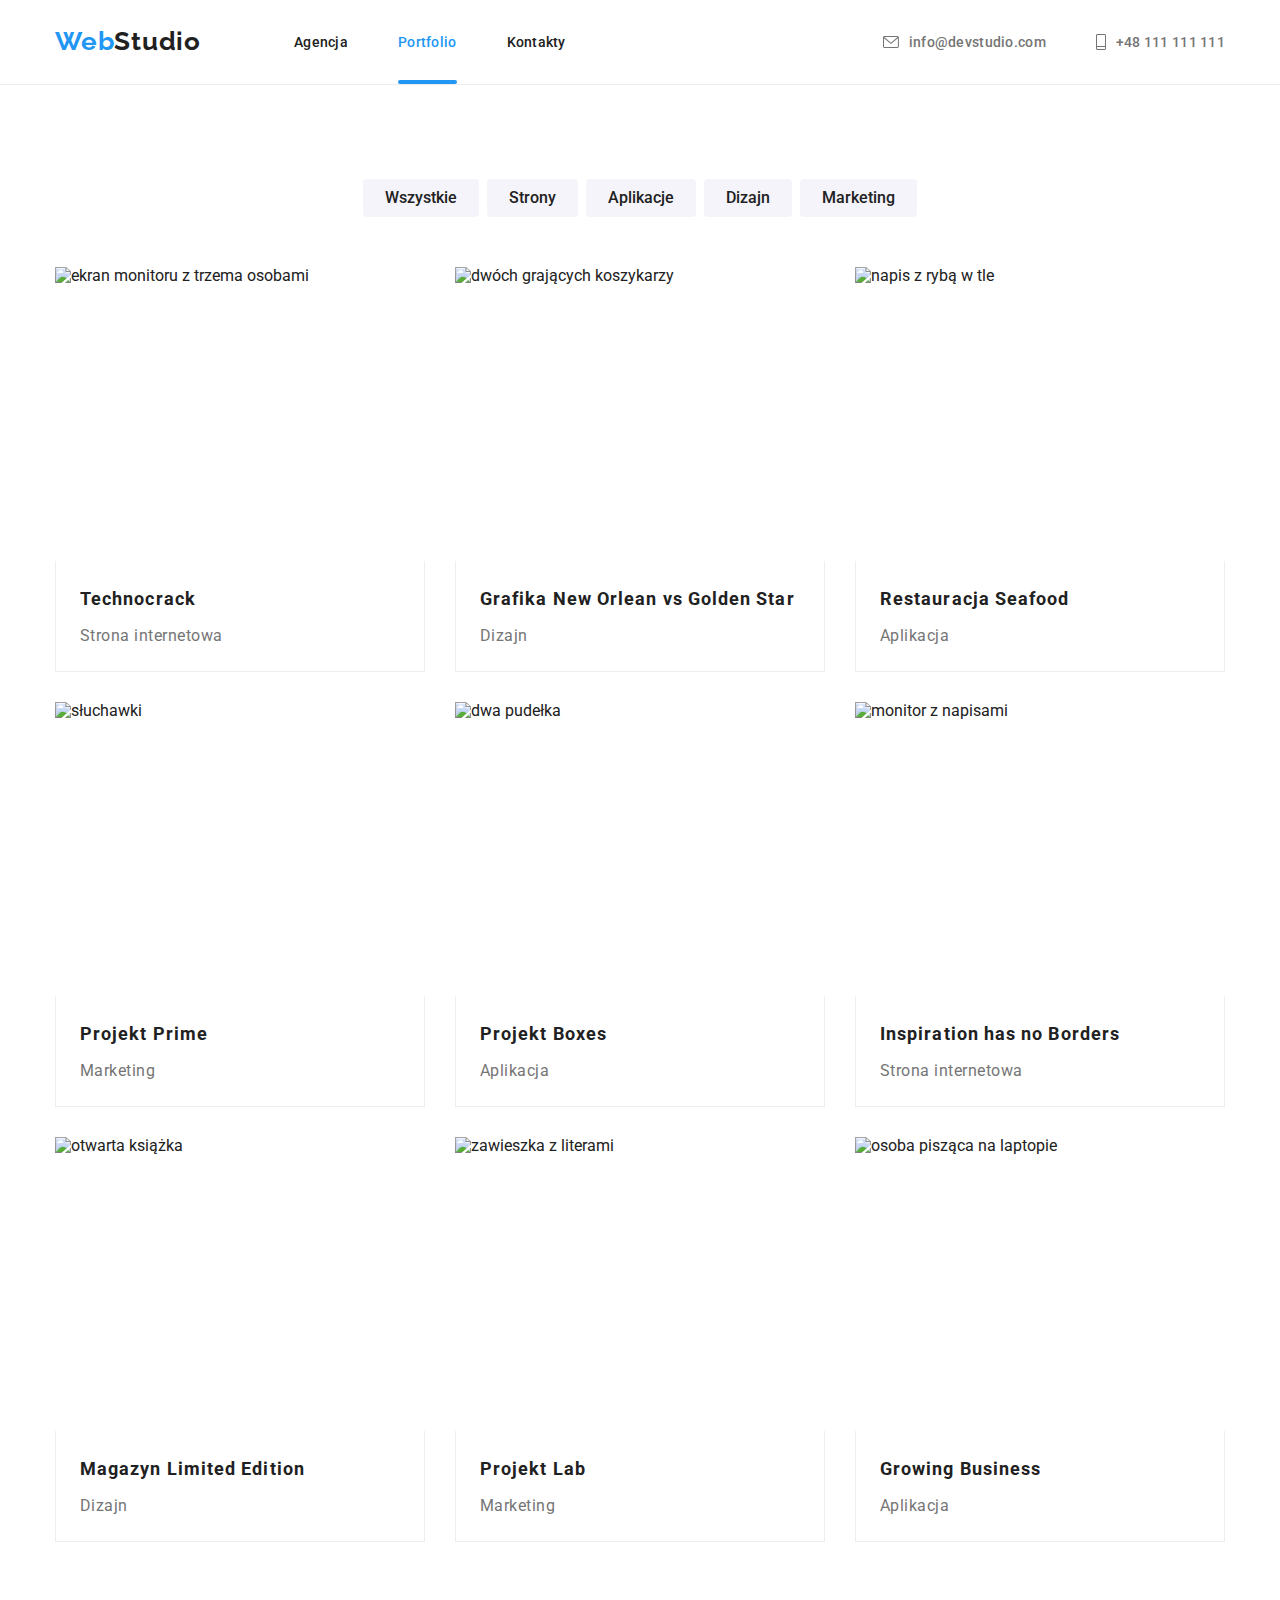
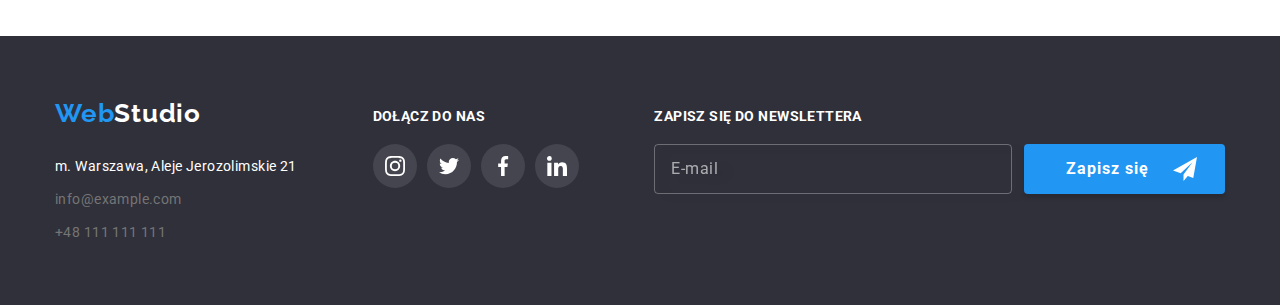
==== commit 66a6bdfa: "Up17 poprawka" ====
--- a/portfolio.html
+++ b/portfolio.html
@@ -27,11 +27,11 @@
 <ul class="list links-contact">
 <li class="item"><a class="link" href="emailto:info@devstudio.com">
 <svg class="icon icon-envelope">
-<use xlink: href="./images/icons.svg#icon-envelope" width="16" height="12"></use></svg>
+<use  href="./images/icons.svg#icon-envelope" width="16" height="12"></use></svg>
 <span>info@devstudio.com</span></a></li>    
 <li class="item"><a class="link" href="tel:+48111111111">
 <svg class="icon icon-telephone">
-<use xlink: href="./images/icons.svg#icon-telephone" width="10" height="16"></use></svg>
+<use  href="./images/icons.svg#icon-telephone" width="10" height="16"></use></svg>
 <span> +48 111 111 111</span></a></li>    
 </ul>
 </div>
@@ -48,15 +48,15 @@
 </ul>
 <ul class="gallery-elements">
 <li class="item">
+<a class="link" href="#">
 <div class="gallery-relative">
-<a class="link" href="#">    
 <img src="images/image4.jpg" 
 alt="ekran monitoru z trzema osobami"
 width="370"
 height="294" />
 <div class="gallery-description">
 <p> Technocrack jest popularną platformą wykorzystywaną do rozpowszechniania koronawirusa. Firmy wykorzystują tę platformę
-do celów szpiegowskich i ataków na niezabezpieczone serwery konkurencji</p>    
+do celów szpiegowskich i ataków na niezabezpieczone serwery konkurencji</p>
 </div>
 </div>
 <div class="caption">
@@ -66,8 +66,8 @@
 </a>
 </li>
 <li class="item">
-<div class="gallery-relative">
-<a class="link" href="#">    
+<a class="link" href="#">
+<div class="gallery-relative">   
 <img src="images/image5.jpg"
 alt="dwóch grających koszykarzy"
 width="370"
@@ -84,8 +84,8 @@
 </a>
 </li>
 <li class="item">
-<div class="gallery-relative">
-<a class="link" href="#">    
+<a class="link" href="#">
+<div class="gallery-relative">   
 <img src="images/image6.jpg"
 alt="napis z rybą w tle"
 width="370"
@@ -102,8 +102,8 @@
 </a>
 </li>
 <li class="item">
-<div class="gallery-relative">
-<a class="link" href="#">    
+<a class="link" href="#">
+<div class="gallery-relative">   
 <img src="images/image7.jpg"
 alt="słuchawki"
 width="370"
@@ -120,8 +120,8 @@
 </a>
 </li>
 <li class="item">
-<div class="gallery-relative">
-<a class="link" href="#">    
+<a class="link" href="#">
+<div class="gallery-relative">    
 <img src="images/image8.jpg"
 alt="dwa pudełka"
 width="370"
@@ -138,8 +138,8 @@
 </a>
 </li>
 <li class="item">
-<div class="gallery-relative">
-<a class="link" href="#">    
+<a class="link" href="#">
+<div class="gallery-relative">    
 <img src="images/image9.jpg"
 alt="monitor z napisami"
 width="370"
@@ -156,8 +156,8 @@
 </a>
 </li>
 <li class="item">
-<div class="gallery-relative">
-<a class="link" href="#">    
+<a class="link" href="#">
+<div class="gallery-relative">   
 <img src="images/image10.jpg"
 alt="otwarta książka"
 width="370"
@@ -174,8 +174,8 @@
 </a>
 </li>
 <li class="item">
+<a class="link" href="#">
 <div class="gallery-relative">
-<a class="link" href="#">
 <img src="images/image11.jpg"
 alt="zawieszka z literami"
 width="370"
@@ -192,8 +192,8 @@
 </a>
 </li>
 <li class="item">
-<div class="gallery-relative">
-<a class="link" href="#">    
+<a class="link" href="#">
+<div class="gallery-relative">    
 <img src="images/image12.jpg"
 alt="osoba pisząca na laptopie"
 width="370"
--- a/css/styles.css
+++ b/css/styles.css
@@ -334,7 +334,7 @@
 padding-bottom: 27px;
 font-weight: 700;
 font-size: 14px;
-line-height: 1, 15;
+line-height: 1.15;
 text-align: center;
 color: var(--colorWhite);
 background: var(--color-transparent-what-we-do);
@@ -472,6 +472,9 @@
 text-decoration: none;
 color: var(--fontColorSecond);
 transition: color 250ms cubic-bezier(0.4, 0, 0.2, 1);
+}
+.back-footer li:not(:last-child) {
+margin-bottom: 9px;
 }
 .back-footer .link:focus,
 .back-footer .link:hover {
@@ -787,7 +790,7 @@
 flex-direction: column;
 font-size: 12px;
 line-height: 1.166;
-letter-spacing: 0, 01em;
+letter-spacing: 0.01em;
 color: var(--colorGrey);
 }
 .service-lbl input {
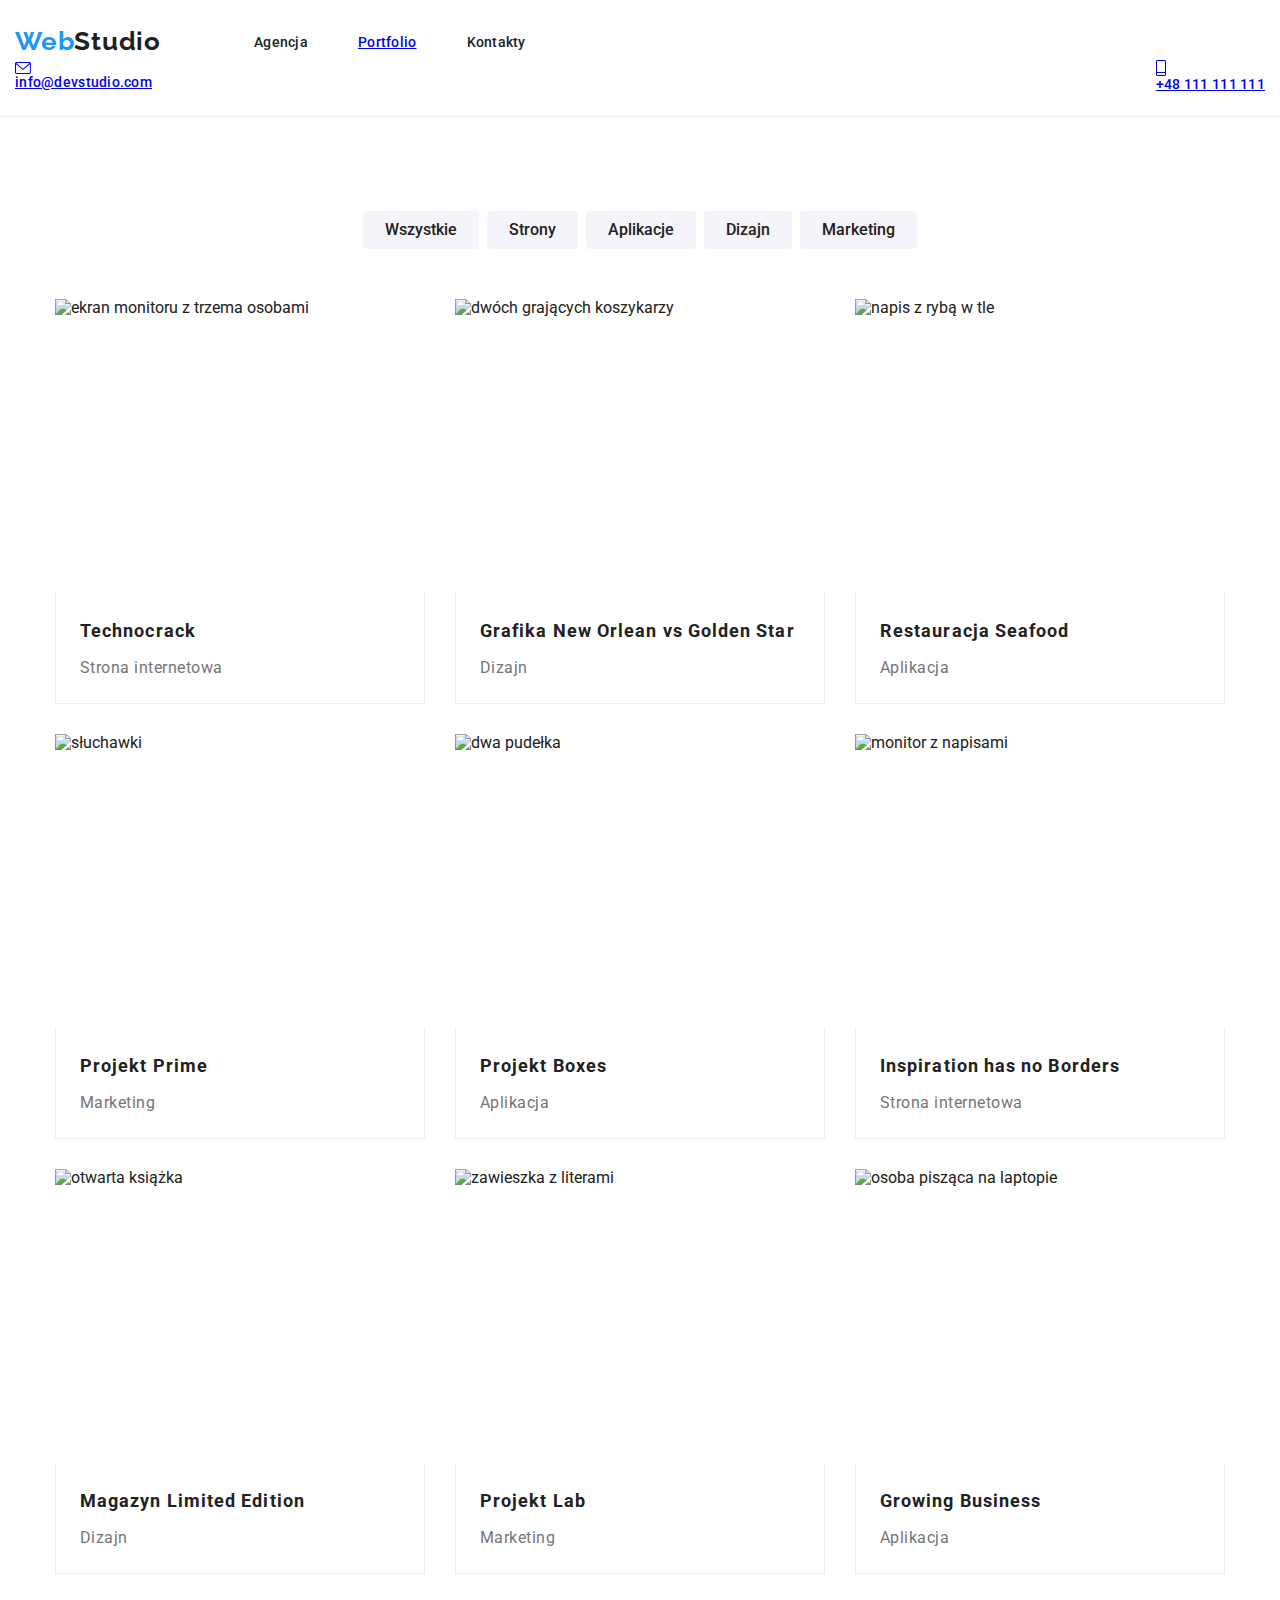
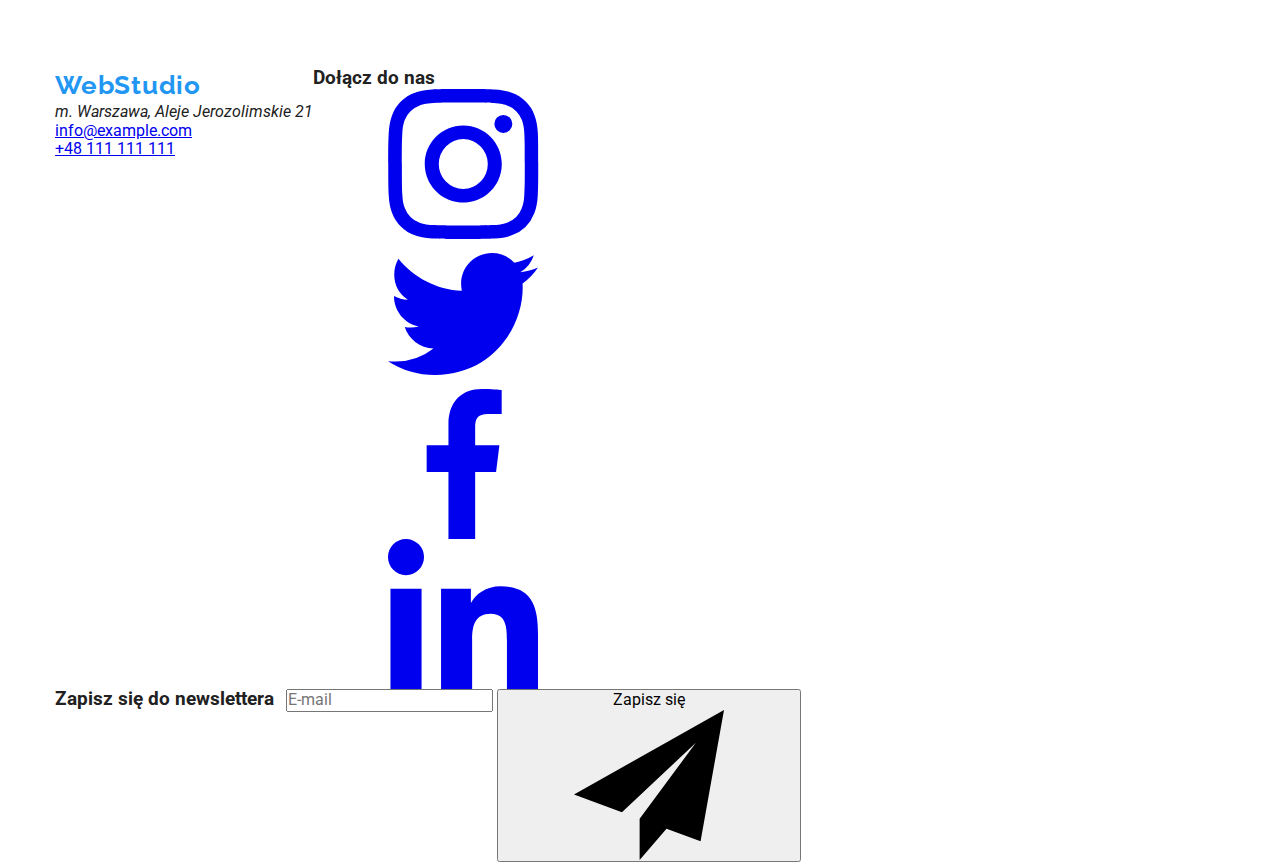
==== commit 9c88ba85: "Update 21" ====
--- a/portfolio.html
+++ b/portfolio.html
@@ -5,7 +5,7 @@
 <meta http-equiv="X-UA-Compatible" content="IE=edge">
 <meta name="viewport" content="width=device-width, initial-scale=1.0">
 <link rel="stylesheet" href="https://cdnjs.cloudflare.com/ajax/libs/modern-normalize/1.0.0/modern-normalize.min.css">
-<link rel="stylesheet" href="./css/styles.css"/>
+<link rel="stylesheet" href="./css/main.min.css"/>
 <link rel="preconnect" href="https://fonts.googleapis.com">
 <link rel="preconnect" href="https://fonts.gstatic.com" crossorigin>
 <link href="https://fonts.googleapis.com/css2?family=Raleway:wght@700&family=Roboto:wght@400;500;700;900&display=swap"
@@ -14,23 +14,23 @@
 </head>
 <body class="body">
 <header>
-<div class="header-container container">
-<nav class="navigation">
+<div class="header__container--container">
+<nav class="nav">
 <a class="logo" href="index.html">
-Web<span class="logo-recolor-header">Studio</span></a>
-<ul class="list">
-<li class="item"> <a class="link" href="index.html"> Agencja</a></li>
-<li class="item"> <a class="link current" href="index.html">Portfolio</a></li>
-<li class="item"> <a class="link" href="index.html"> Kontakty</a></li>
+Web<span class="logo__label">Studio</span></a>
+<ul class="nav__list">
+<li class="nav__item"> <a class="nav__link" href="index.html"> Agencja</a></li>
+<li class="nav__item"> <a class="nav__link--current" href="index.html">Portfolio</a></li>
+<li class="nav__item"> <a class="nav__link" href="index.html"> Kontakty</a></li>
 </ul>
 </nav>
-<ul class="list links-contact">
-<li class="item"><a class="link" href="emailto:info@devstudio.com">
-<svg class="icon icon-envelope">
+<ul class="page-header__contact">
+<li class="contact__item"><a class="contact__link" href="emailto:info@devstudio.com">
+<svg class="icon icon__envelope">
 <use  href="./images/icons.svg#icon-envelope" width="16" height="12"></use></svg>
 <span>info@devstudio.com</span></a></li>    
-<li class="item"><a class="link" href="tel:+48111111111">
-<svg class="icon icon-telephone">
+<li class="contact__item"><a class="contact__link" href="tel:+48111111111">
+<svg class="icon icon__telephone">
 <use  href="./images/icons.svg#icon-telephone" width="10" height="16"></use></svg>
 <span> +48 111 111 111</span></a></li>    
 </ul>
--- a/css/main.min.css
+++ b/css/main.min.css
@@ -0,0 +1,899 @@
+:root {
+    --backgroundColorFirst: #e5e5e5;
+    --backgroundColorSecond: #2f303a;
+    --fontColorFirst: #212121;
+    --fontColorSecond: #757575;
+    --button: #00000026;
+    --colorBlue: #2196f3;
+    --colorShadow: #ffffff99;
+    --colorWhite: #ffffff;
+    --colorBlack: #000000;
+    --colorDarkWhite: #f5f4fa;
+    --caption: #eeeeee;
+    --headerBorderColor: #ececec;
+    --colorGrey: #AFB1B8;
+    --color-transparent: rgba(255, 255, 255, 0.6);
+    --color-transparent-dark: rgba(255, 255, 255, 0.1);
+    --color-transparent-what-we-do: rgba(47, 48, 58, 0.8);
+    --color-transparent-modal1: rgba(0, 0, 0, 0.1);
+    --color-transparent-modal2: rgba(0, 0, 0, 0.2);
+    --background-gallery-blue: rgba(33, 150, 243, 0.9);
+}
+/*body style*/
+* {
+margin: 0;
+padding: 0;
+}
+.body {
+color: var(--fontColorFirst);
+font-family: "Roboto", "Raleway", sans-serif;
+}
+ul {
+list-style: none;
+}
+img {
+display: block;
+max-width: 100%;
+padding: 0;
+margin: 0;
+}
+.container {
+width: 1200px;
+display: flex;
+flex-wrap: wrap;
+padding-left: 15px;
+padding-right: 15px;
+margin: auto;
+}
+.section {
+padding: 94px 0;
+}
+header {
+border-bottom: 1px solid var(--headerBorderColor);
+}
+.header__container--container {
+justify-content: space-between;
+align-items: center;
+padding: 24px 15px;
+}
+.list {
+list-style: none;
+padding: 0;
+margin: 0;
+}
+/*body end*/
+/*****ICONS*****/
+.icon {
+display: block;
+fill: currentColor;
+}
+.icon__telephone {
+width: 10px;
+height: 16px;
+}
+.icon__envelope {
+width: 16px;
+height: 12px;
+}
+.icon__information {
+width: 270px;
+height: 120px;
+margin-bottom: 30px;
+border: none;
+border-radius: 4px;
+background-color: var(--colorDarkWhite);
+}
+.icon__social {
+width: 20px;
+height: 20px;
+}
+.icon__client {
+width: 106px;
+height: 60px;
+}
+.icon__footer {
+width: 20px;
+height: 20px;
+}
+.social__link {
+display: flex;
+align-items: center;
+justify-content: center;
+width: 44px;
+height: 44px;
+border-radius: 50%;
+color: var(--colorGrey);
+fill: var(--colorGrey);
+transition: background-color 250ms cubic-bezier(0.4, 0, 0.2, 1),
+color 250ms cubic-bezier(0.4, 0, 0.2, 1);
+}
+.social__link:hover,
+.social__link:focus {
+background-color: var(--colorBlue);
+color: var(--colorWhite);
+}
+/*logo*/
+.logo {
+font-family: "Raleway";
+font-weight: 700;
+font-size: 26px;
+line-height: 1.38;
+letter-spacing: 0.03em;
+text-decoration: none;
+color: var(--colorBlue);
+}
+.logo__label {
+color: var(--fontColorFirst)
+}
+/*logo end*/
+/*navigation*/
+.nav {
+font-style: normal;
+font-weight: 500;
+font-size: 14px;
+line-height: 1.15;
+letter-spacing: 0.02em;
+display: flex;
+align-items: center;
+}
+.nav__item {
+position: relative;
+}
+.nav__list--current::after {
+content: "";
+position: absolute;
+height: 4px;
+width: 100%;
+border-radius: 2px;
+background-color: var(--colorBlue);
+top: 46px;
+}
+.nav__link:hover,
+.nav__link:focus {
+color: var(--colorBlue);
+outline-color: var(--colorBlue);
+}
+.nav__list {
+display: flex;
+margin-left: 93px;
+}
+.nav__item:not(:last-child) {
+margin-right: 50px;
+}
+.nav__link {
+text-decoration: none;
+color: var(--fontColorFirst);
+transition: color 250ms cubic-bezier(0.4, 0, 0.2, 1);
+}
+.navigation--current {
+color: var(--colorBlue);
+}
+/*navigation end*/
+/*contact*/
+.link {
+display: flex;
+gap: 10px;
+align-items: center;
+}
+.page-header__contact--item:not(:last-child) {
+margin-right: 50px;
+}
+.page-header__contact {
+font-style: normal;
+font-weight: 500;
+font-size: 14px;
+line-height: 1.15;
+letter-spacing: 0.02em;
+align-items: center;
+display: flex;
+justify-content: space-between;
+}
+.page-header__contact--contact__link {
+color: var(--fontColorSecond);
+text-decoration: none;
+transition: color 250ms cubic-bezier(0.4, 0, 0.2, 1);
+}
+.page-header__contact .link:focus,
+.page-header__contact .link:hover {
+color: var(--colorBlue);
+}
+/*contact end*/
+/*efektywne rozwiazania glowny naglowek*/
+.section__heading {
+background-color: var(--backgroundColorSecond);
+}
+.section__heading--image {
+background-image: linear-gradient(rgba(47, 48, 58, 0.4), rgba(47, 48, 58, 0.4)), url('../images/team-working.jpg');
+background-position: center;
+background-repeat: no-repeat;
+background-size: 1600px;
+}
+.section__heading .container {
+flex-direction: column;
+padding-top: 200px;
+padding-bottom: 200px;
+}
+.headline {
+font-weight: 900;
+font-size: 44px;
+line-height: 1.36;
+letter-spacing: 0.06em;
+text-transform: uppercase;
+text-align: center;
+color: var(--colorWhite);
+width: 696px;
+justify-content: center;
+margin: 0 auto 30px;
+}
+.button {
+background: var(--colorDarkwhite);
+color: var(--fontColorFirst);
+font-family: "Roboto";
+font-weight: 700;
+font-size: 16px;
+line-height: 1.62;
+text-align: center;
+}
+.button__order {
+font-weight: 700;
+font-size: 16px;
+line-height: 1.87;
+letter-spacing: 00.06em;
+text-align: center;
+align-items: center;
+color: var(--colorWhite);
+background: var(--colorBlue);
+cursor: pointer;
+padding-left: 42px;
+padding-top: 10px;
+padding-right: 41px;
+padding-bottom: 10px;
+margin-left: auto;
+margin-right: auto;
+border-radius: 4px;
+border-color: transparent;
+box-shadow: 0px 4px 4px rgba(0, 0, 0, 0.15);
+}
+.button.hover {
+background: var(--colorBlue);
+color: var(--colorWhite);
+cursor: pointer;
+}
+/* efektywne rozwiązania text kolumny*/
+.section__text .list {
+display: flex;
+flex-wrap: wrap;
+gap: 30px;
+}
+.section__text .list .item {
+flex-basis: calc((100% - 3 * 30px) / 4);
+}
+.heading {
+font-weight: 700;
+font-size: 14px;
+line-height: 1.14;
+letter-spacing: 0.03em;
+text-transform: uppercase;
+color: var(--fontColorFirst);
+text-align: left;
+margin-bottom: 10px;
+}
+.information__list {
+margin: 0;
+padding: 0;
+flex-wrap: wrap;
+display: flex;
+gap: 30px;
+}
+.information__item {
+flex-basis: calc((100% - 90px)/4);
+}
+.heading__text {
+font-style: normal;
+font-weight: 400;
+font-size: 14px;
+line-height: 1.71;
+letter-spacing: 0.03em;
+color: var(--fontColorSecond);
+width: 270px;
+}
+/* efektywne rozwiazania end*/
+/* czym sie zajmujemy*/
+.services__container {
+flex-direction: column;
+padding-bottom: 94px;
+}
+.services__list {
+justify-content: space-between;
+flex-wrap: wrap;
+display: flex;
+column-gap: 30px;
+}
+.services .headline__second {
+font-family: "Roboto";
+font-weight: 700;
+font-size: 36px;
+line-height: 1.16;
+text-align: center;
+letter-spacing: 0.03em;
+margin-left: auto;
+margin-right: auto;
+margin-bottom: 50px;
+}
+/*NAPIS CZYM SIĘ ZAJMUJEMY WHAT-WE-DO NAPIS*/
+.what-we-do {
+position: relative;
+flex-basis: calc((100% - 60px)/3);
+}
+.what-we-do__caption {
+position: absolute;
+width: 100%;
+bottom: 0;
+margin: 0;
+padding-top: 27px;
+padding-bottom: 27px;
+font-weight: 700;
+font-size: 14px;
+line-height: 1.15;
+text-align: center;
+color: var(--colorWhite);
+background: var(--color-transparent-what-we-do);
+}
+/******* zespół********/
+.section__second {
+background-color: var(--colorDarkWhite);
+}
+.section__second .team__list {
+display: flex;
+flex-wrap: wrap;
+column-gap: 30px;
+}
+.headline__fourth {
+font-family: "Roboto";
+font-weight: 700;
+font-size: 36px;
+line-height: 1.16;
+text-align: center;
+letter-spacing: 00.03em;
+justify-content: center;
+margin: 0 auto 50px auto;
+}
+.headline__fourth .team__list .caption {
+padding-top: 30px;
+padding-bottom: 30px;
+}
+/*------------------*/
+.section__persons .team__item {
+background-color: var(--colorWhite);
+border-radius: 0px 0px 4px 4px;
+box-shadow: 0px 1px 3px rgba(0, 0, 0, 0.12),
+0px 1px 1px rgba(0, 0, 0, 0.14),
+0px 2px 1px rgba(0, 0, 0, 0.2);
+}
+.section__persons .caption {
+display: flex;
+flex-direction: column;
+align-items: center;
+padding: 30px 0;
+}
+.section__persons img {
+display: block;
+}
+.person__name {
+font-weight: 500;
+font-size: 16px;
+line-height: 1.18;
+letter-spacing: 0.03em;
+color: var(--fontColorFirst);
+justify-content: center;
+padding: 0;
+margin: 0 0 10px 0;
+}
+.person__position {
+font-size: 16px;
+line-height: 1.18;
+letter-spacing: 0.03em;
+color: var(--fontColorSecond);
+justify-content: center;
+padding: 0;
+margin: 0;
+margin-bottom: 16px;
+}
+.social__icons--layout {
+margin: 0;
+padding: 0;
+display: flex;
+gap: 10px;
+align-items: center;
+}
+/* czym sie zajmujemy end */
+/*********Nasi klienci**********/
+.clients__list {
+margin: 0;
+padding: 0;
+display: flex;
+gap: 30px;
+flex-wrap: wrap;
+}
+.client__link {
+width: 170px;
+height: 92px;
+border: 1px var(--colorGrey) solid;
+color: var(--colorGrey);
+display: flex;
+align-items: center;
+justify-content: center;
+border-radius: 4px;
+fill: var(--colorGrey);
+transition: border-color 250ms cubic-bezier(0.4, 0, 0.2, 1),
+color 250ms cubic-bezier(0.4, 0, 0.2, 1);
+}
+.client__link:hover,
+.client__link:focus {
+border: 1px var(--colorBlue) solid;
+color: var(--colorBlue);
+}
+.clients__item {
+display: flex;
+}
+/********************** FOOTER*************/
+.page-footer--main {
+color: var(--colorWhite);
+font-weight: 400;
+font-size: 14px;
+font-style: normal;
+line-height: 1.71;
+letter-spacing: 0.03em;
+background-color: var(--backgroundColorSecond);
+padding: 60px 0px 60px 0px;
+display: flex;
+}
+.logo--footer {
+color: var(--colorWhite);
+margin-top: auto;
+}
+.page-footer--main .container {
+justify-content: space-between;
+}
+.page-footer--wrap {
+flex-direction: column;
+display: flex;
+}
+.footer__address {
+font-style: normal;
+font-weight: 400;
+font-size: 14px;
+line-height: 1.71;
+letter-spacing: 0.03em;
+color: var(--colorWhite);
+padding-top: 24px;
+}
+.page-footer .link {
+text-decoration: none;
+color: var(--fontColorSecond);
+transition: color 250ms cubic-bezier(0.4, 0, 0.2, 1);
+}
+.page-footer li:not(:last-child) {
+margin-bottom: 9px;
+}
+.page-footer .link:focus,
+.page-footer .link:hover {
+color: var(--colorBlue);
+}
+.footer__heading {
+margin-top: 12px;
+margin-bottom: 20px;
+font-weight: 700;
+font-size: 14px;
+line-height: 16px;
+letter-spacing: 0.03em;
+text-transform: uppercase;
+color: var(--colorWhite);
+}
+.footer__list {
+padding: 0;
+margin: 0;
+display: flex;
+justify-content: center;
+gap: 10px;
+}
+.footer__item {
+color: var(--colorWhite);
+width: 44px;
+height: 44px;
+display: flex;
+align-items: center;
+justify-content: center;
+background-color: var(--color-transparent-dark);
+border-radius: 50%;
+transition: background-color 250ms cubic-bezier(0.4, 0, 0.2, 1),
+color 250ms cubic-bezier(0.4, 0, 0.2, 1);
+}
+.footer__item:hover,
+.footer__item:focus {
+background-color: var(--colorBlue);
+}
+/*footer end*/
+/*****************footer NEWSLETTER**************/
+.page-footer__newsletter {
+position: relative;
+flex-direction: column;
+align-items: center;
+}
+.footer-newsletter {
+flex-direction: row;
+display: flex;
+gap: 12px;
+}
+.footer-newsletter__email {
+width: 358px;
+height: 50px;
+font-size: 16px;
+line-height: 1.25;
+letter-spacing: 0.03em;
+color: var(--colorWhite);
+padding-inline: 16px;
+outline: none;
+border-radius: 4px;
+border: 1px solid rgba(255, 255, 255, 0.3);
+background-color: transparent;
+filter: drop-shadow(10px 4px 4px rgba(0, 0, 0, 0.15));
+transition: color 250ms cubic-bezier(0.4, 0, 0.2, 1);
+}
+.footer-newsletter__email::placeholder {
+color: rgba(255, 255, 255, 0.6);
+}
+.footer-newsletter__email:focus {
+border-color: var(--colorBlue);
+}
+/*****tutaj tez hover??????***/
+.button__newsletter {
+font-weight: 700;
+font-size: 16px;
+line-height: 1.875;
+letter-spacing: 0.06em;
+padding: 10px 28px 10px 42px;
+display: flex;
+align-items: center;
+color: var(--colorWhite);
+background-color: var(--colorBlue);
+box-shadow: 0px 4px 4px rgba(0, 0, 0, 0.15);
+border-radius: 4px;
+border: none;
+transition: background-color 250ms cubic-bezier(0.4, 0, 0.2, 1);
+}
+.button__newsletter:hover,
+.button__newsletter:focus {
+cursor: pointer;
+background-color: #12558a;
+}
+.icon__newsletter {
+width: 24px;
+height: 24px;
+margin-left: 24px;
+display: flex;
+}
+/*************portfolio*******************/
+.gallery .container {
+    flex-direction: column;
+}
+.gallery-elements .heading-portfolio {
+    font-weight: 700;
+    font-size: 18px;
+    line-height: 2;
+    letter-spacing: 0.06em;
+    color: var(--fontColorFirst);
+    display: block;
+    margin-bottom: 4px;
+}
+.gallery-elements .text-signature {
+    font-weight: 400;
+    font-size: 16px;
+    line-height: 1.87;
+    letter-spacing: 0.03em;
+    color: var(--fontColorSecond);
+    display: block;
+}
+.gallery-elements {
+    box-sizing: border-box;
+    display: flex;
+    flex-wrap: wrap;
+    gap: 30px;
+    margin: 0;
+    padding: 0;
+}
+.gallery-elements .item {
+    flex-basis: calc((100% - 2 * 30px) / 3);
+    position: relative;
+    overflow: hidden;
+    transition: box-shadow 250ms cubic-bezier(0.4, 0, 0.2, 1);
+}
+.gallery-relative {
+    position: relative;
+    overflow: hidden;
+}
+.gallery-description {
+    position: absolute;
+    width: 100%;
+    height: 100%;
+    top: 0;
+    left: 0;
+    padding-right: 45px;
+    padding-left: 24px;
+    font-size: 18px;
+    line-height: 1.55;
+    display: flex;
+    align-items: center;
+    color: var(--colorWhite);
+    background-color: var(--background-gallery-blue);
+    transition: transform 250ms cubic-bezier(0.4, 0, 0.2, 1);
+    transform: translateY(100%);
+}
+.gallery-elements .link {
+    display: block;
+    padding: 0px;
+    margin: 0px;
+    text-decoration: none;
+    width: 100%;
+    color: var(--fontColorFirst);
+}
+.gallery-elements .caption {
+    width: 100%;
+    padding: 20px 24px;
+    border-left: 1px solid var(--caption);
+    border-right: 1px solid var(--caption);
+    border-bottom: 1px solid var(--caption);
+}
+.gallery-elements-buttons .portfolio-button {
+    background-color: var(--colorDarkWhite);
+    color: var(--fontColorFirst);
+    font-family: "Roboto";
+    font-weight: 500;
+    font-size: 16px;
+    line-height: 1.62;
+    cursor: pointer;
+    border-style: hidden;
+    border-radius: 4px;
+    padding: 6px 22px;
+    transition: background-color 250ms cubic-bezier(0.4, 0, 0.2, 1),
+        color 250ms cubic-bezier(0.4, 0, 0.2, 1),
+        box-shadow 250ms cubic-bezier(0.4, 0, 0.2, 1);
+}
+.gallery-elements-buttons .portfolio-link:hover,
+.gallery-elements-buttons .portfolio-link:focus {
+    background-color: var(--colorBlue);
+    color: var(--colorWhite);
+    box-shadow: 0px 3px 1px rgba(0, 0, 0, 0.1),
+        0px 1px 2px rgba(0, 0, 0, 0.08),
+        0px 2px 2px rgba(0, 0, 0, 0.12);
+    cursor: pointer;
+}
+.gallery-elements .item:hover .gallery-elements .item:focus {
+    box-shadow: 0px 1px 1px rgba(0, 0, 0, 0.12),
+        0px 4px 4px rgba(0, 0, 0, 0.06),
+        1px 4px 6px rgba(0, 0, 0, 0.16);
+}
+.gallery-elements .item:hover .gallery-description,
+.gallery-elements .item:hover .gallery-description {
+    transform: translateY(0%);
+}
+.gallery-elements-buttons {
+    display: flex;
+    justify-content: center;
+    margin: 0px auto 50px;
+}
+.gallery-elements-buttons>li:not(:last-child) {
+    margin-right: 8px;
+}
+/* MODAL WINDOW*/
+.backdrop {
+position: fixed;
+width: 100vw;
+height: 100vh;
+top: 0;
+left: 0;
+background: var(--color-transparent-modal2);
+align-items: center;
+display: flex;
+justify-content: center;
+transition: visibility 250ms ease-in-out,
+opacity 250ms ease-in-out;
+}
+.modal {
+position: absolute;
+width: 528px;
+height: 581px;
+top: 50%;
+left: 50%;
+transform: translate(-50%, -50%);
+background: var(--colorWhite);
+border-radius: 4px;
+box-shadow: 0px 1px 3px rgba(0, 0, 0, 0.12),
+0px 1px 1px rgba(0, 0, 0, 0.14),
+0px 2px 1px rgba(0, 0, 0, 0.2);
+}
+.is-hidden {
+opacity: 0;
+visibility: hidden;
+pointer-events: none;
+transition: visibility 250ms ease-in-out,
+opacity 250ms ease-in-out;
+}
+.button__close {
+width: 30px;
+height: 30px;
+top: 8px;
+right: 8px;
+position: absolute;
+border: 1px solid var(--color-transparent-modal1);
+background: var(--colorWhite);
+border-radius: 50%;
+display: flex;
+justify-content: center;
+align-items: center;
+color: var(--colorBlack);
+transition: color 250ms cubic-bezier(0.4, 0, 0.2, 1),
+border-color 250ms cubic-bezier(0.4, 0, 0.2, 1);
+}
+.button__close:hover,
+.button__close:focus {
+cursor: pointer;
+border-color: var(--colorBlue);
+color: var(--colorBlue);
+}
+.button__icon--close {
+width: 18px;
+height: 18px;
+fill: currentColor;
+}
+.service {
+width: 100%;
+height: 100%;
+padding: 40px;
+display: flex;
+flex-direction: column;
+}
+.service__title {
+font-weight: 700;
+font-size: 20px;
+letter-spacing: 0.03em;
+line-height: 1.15;
+text-align: center;
+margin-bottom: 12px;
+}
+.icon__input {
+position: absolute;
+width: 18px;
+height: 18px;
+left: 12px;
+top: 29px;
+fill: var(--colorBlack);
+transition: background-color 250ms cubic-bezier(0.4, 0, 0.2, 1);
+}
+.icon-person-black {
+width: 18px;
+height: 18px;
+}
+.icon-phone-black {
+width: 18px;
+height: 18px;
+}
+.icon-email-black {
+width: 18px;
+height: 18px;
+}
+.service__label {
+position: relative;
+margin-bottom: 10px;
+display: flex;
+gap: 4px;
+flex-direction: column;
+font-size: 12px;
+line-height: 1.166;
+letter-spacing: 0.01em;
+color: var(--colorGrey);
+}
+.service__input {
+color: var(--colorBlack);
+outline: none;
+height: 40px;
+padding: 12px 12px 12px 42px;
+border: 1px solid rgba(33, 33, 33, 0.2);
+border-radius: 4px;
+transition: border-color 250ms cubic-bezier(0.4, 0, 0.2, 1);
+}
+.service__input:hover,
+.service__input:focus {
+border-color: var(--colorBlue);
+}
+.service__input:hover+.icon__input,
+.service__input:focus+.icon__input {
+fill: var(--colorBlue);
+}
+.service-label textarea {
+outline: none;
+resize: none;
+padding: 12px 16px;
+border: 1px solid rgba(33, 33, 33, 0.2);
+border-radius: 4px;
+transition: border-color 250ms cubic-bezier(0.4, 0, 0.2, 1);
+}
+.service-label textarea:focus {
+border-color: var(--colorBlue);
+}
+.service-label textarea::placeholder {
+color: rgba(117, 117, 117, 0.5);
+}
+.service__check {
+position: relative;
+font-size: 14px;
+letter-spacing: 0.03em;
+line-height: 1.714;
+margin-top: 10px;
+text-align: left;
+color: var(--colorGrey);
+display: flex;
+align-items: center;
+justify-content: center;
+gap: 7px;
+}
+.service__check--link {
+color: var(--colorBlue);
+transition: color 250ms cubic-bezier(0.4, 0, 0.2, 1);
+}
+.service__check-link:hover,
+.service__check-link:focus {
+color: #12558a;
+}
+.checkbox {
+appearance: none;
+}
+.checkbox:checked+.icon-holer {
+border-color: var(--colorBlue);
+background-color: var(--colorBlue);
+color: var(--colorWhite);
+}
+.icon__square {
+width: 16px;
+height: 15px;
+border: 2px black solid;
+display: flex;
+align-items: center;
+justify-content: center;
+color: transparent;
+border-radius: 2px;
+}
+.icon__check {
+width: 11px;
+height: 8px;
+fill: currentColor;
+}
+.icon__check:hover,
+.icon__check:focus {
+cursor: pointer;
+}
+.service__check-check:hover,
+.service__check-check:focus {
+cursor: pointer;
+}
+.button__service {
+font-weight: 700;
+font-size: 16px;
+line-height: 1.875;
+letter-spacing: 0.06em;
+padding: 10px 76px;
+margin: 30px auto;
+text-align: center;
+border-radius: 4px;
+border: none;
+color: var(--colorWhite);
+background: var(--colorBlue);
+box-shadow: 0px 4px 4px rgba(0, 0, 0, 0.15);
+transition: background-color 250ms cubic-bezier(0.4, 0, 0.2, 1);
+}
+.button__service:hover,
+.button__service:focus {
+cursor: pointer;
+background-color: var(--colorBlue);
+}
+/* MODAL WINDOW FINISH*/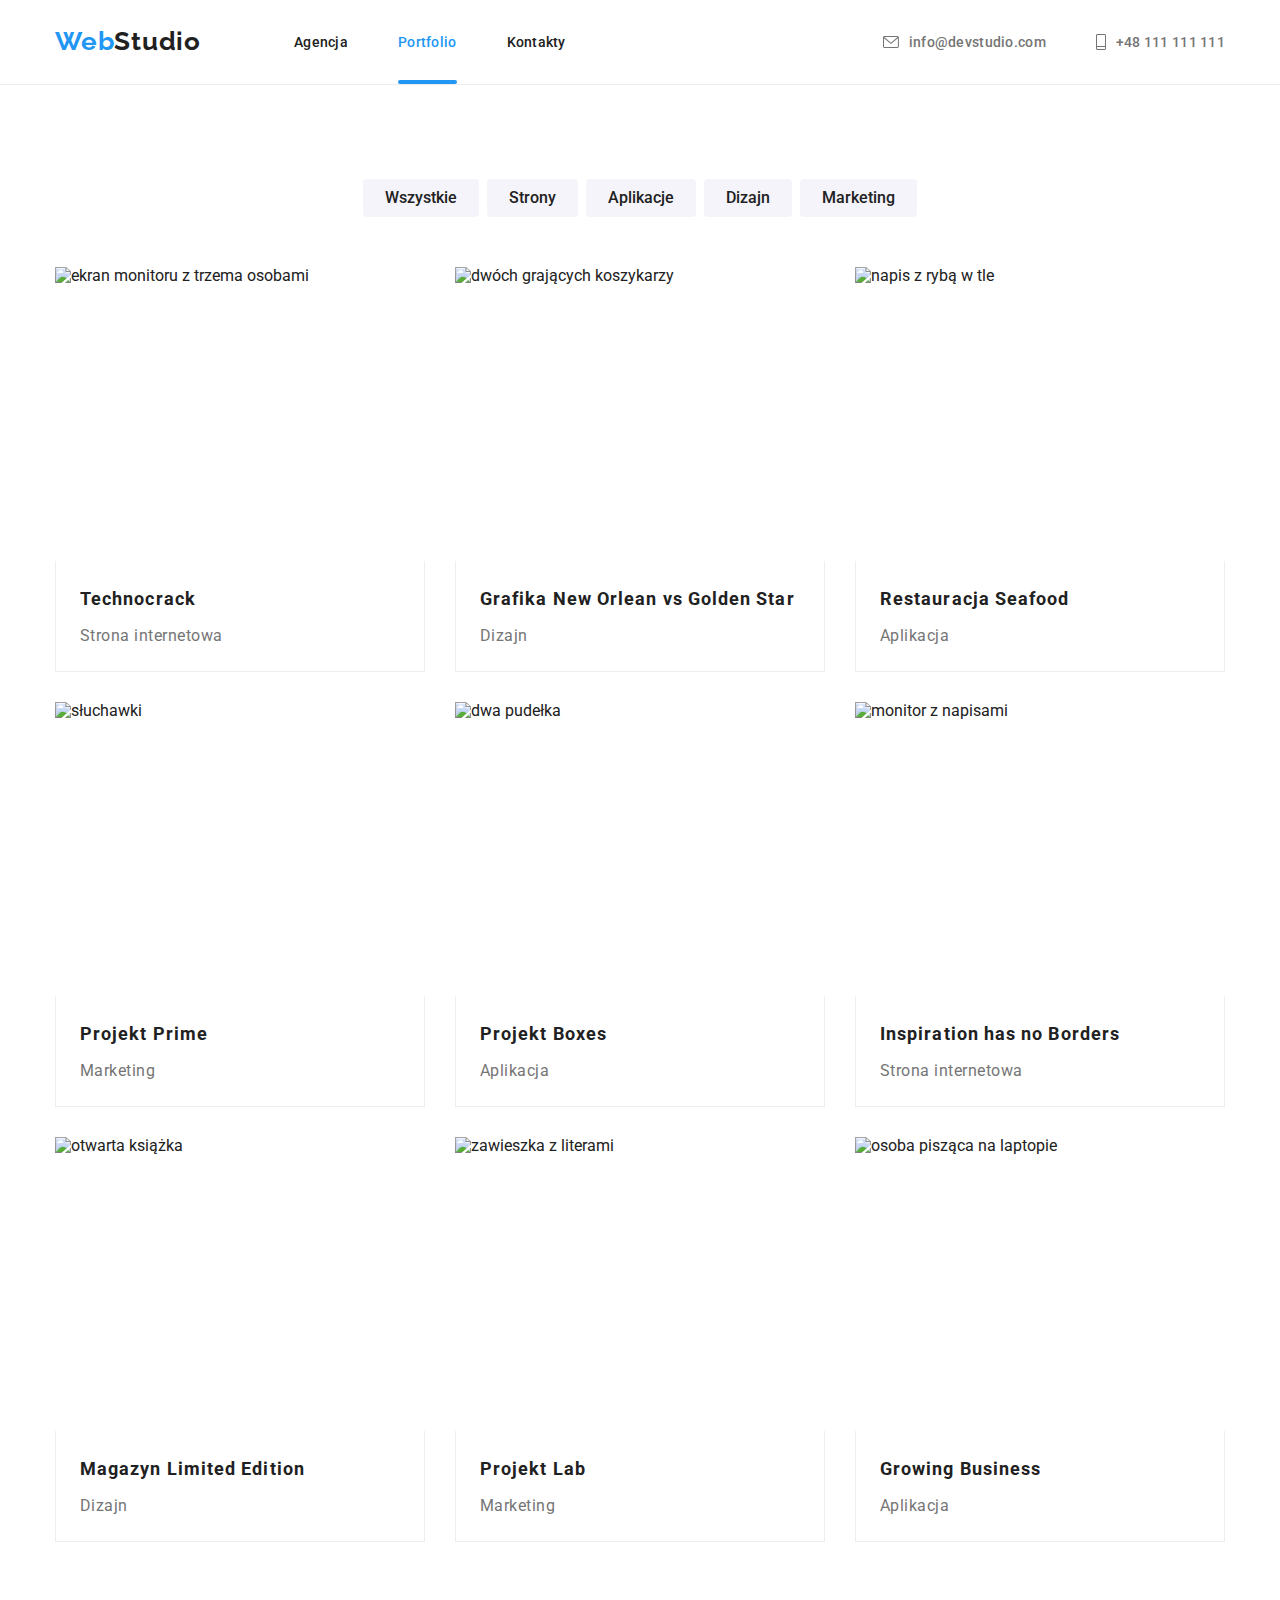
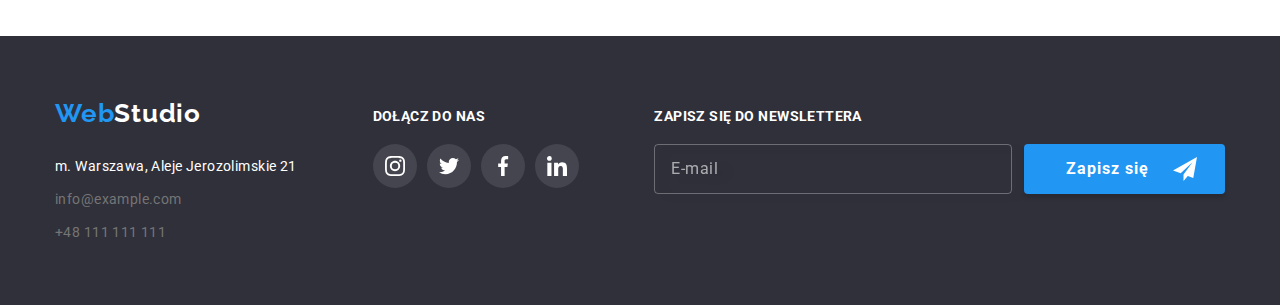
==== commit 811684ed: "Update 22" ====
--- a/portfolio.html
+++ b/portfolio.html
@@ -5,7 +5,7 @@
 <meta http-equiv="X-UA-Compatible" content="IE=edge">
 <meta name="viewport" content="width=device-width, initial-scale=1.0">
 <link rel="stylesheet" href="https://cdnjs.cloudflare.com/ajax/libs/modern-normalize/1.0.0/modern-normalize.min.css">
-<link rel="stylesheet" href="./css/main.min.css"/>
+<link rel="stylesheet" href="./css/maaain.min.css"/>
 <link rel="preconnect" href="https://fonts.googleapis.com">
 <link rel="preconnect" href="https://fonts.gstatic.com" crossorigin>
 <link href="https://fonts.googleapis.com/css2?family=Raleway:wght@700&family=Roboto:wght@400;500;700;900&display=swap"
@@ -14,7 +14,7 @@
 </head>
 <body class="body">
 <header>
-<div class="header__container--container">
+<div class="header__container container">
 <nav class="nav">
 <a class="logo" href="index.html">
 Web<span class="logo__label">Studio</span></a>
@@ -24,7 +24,7 @@
 <li class="nav__item"> <a class="nav__link" href="index.html"> Kontakty</a></li>
 </ul>
 </nav>
-<ul class="page-header__contact">
+<ul class="contact">
 <li class="contact__item"><a class="contact__link" href="emailto:info@devstudio.com">
 <svg class="icon icon__envelope">
 <use  href="./images/icons.svg#icon-envelope" width="16" height="12"></use></svg>
@@ -37,175 +37,175 @@
 </div>
 </header>
 <main>
-<section class="gallery section section">        
+<section class="gallery__main section">    
 <div class="container">
-<ul class="gallery-elements-buttons">    
-<li><button class="portfolio-button portfolio-link" type="button">Wszystkie</button></li>
-<li><button class="portfolio-button portfolio-link" type="button">Strony</button></li>
-<li><button class="portfolio-button portfolio-link" type="button">Aplikacje</button></li>
-<li><button class="portfolio-button portfolio-link" type="button">Dizajn</button></li>
-<li><button class="portfolio-button portfolio-link" type="button">Marketing</button></li>
-</ul>
-<ul class="gallery-elements">
-<li class="item">
-<a class="link" href="#">
-<div class="gallery-relative">
+<ul class="gallery__elements--buttons">    
+<li><button class="button__link" type="button">Wszystkie</button></li>
+<li><button class="button__link" type="button">Strony</button></li>
+<li><button class="button__link" type="button">Aplikacje</button></li>
+<li><button class="button__link" type="button">Dizajn</button></li>
+<li><button class="button__link" type="button">Marketing</button></li>
+</ul>
+<ul class="gallery__list">
+<li class="gallery__item">
+<a class="gallery__link" href="#">
+<div class="gallery__relative">
 <img src="images/image4.jpg" 
 alt="ekran monitoru z trzema osobami"
 width="370"
 height="294" />
-<div class="gallery-description">
+<div class="gallery__description">
 <p> Technocrack jest popularną platformą wykorzystywaną do rozpowszechniania koronawirusa. Firmy wykorzystują tę platformę
 do celów szpiegowskich i ataków na niezabezpieczone serwery konkurencji</p>
 </div>
 </div>
-<div class="caption">
-<p class="heading-portfolio">Technocrack</p>
-<p class="text-signature">Strona internetowa</p>
-</div>
-</a>
-</li>
-<li class="item">
-<a class="link" href="#">
-<div class="gallery-relative">   
+<div class="gallery__caption">
+<p class="heading__portfolio">Technocrack</p>
+<p class="text__signature">Strona internetowa</p>
+</div>
+</a>
+</li>
+<li class="gallery__item">
+<a class="gallery__link" href="#">
+<div class="gallery__relative">   
 <img src="images/image5.jpg"
 alt="dwóch grających koszykarzy"
 width="370"
 height="294" />
-<div class="gallery-description">
-<p>Technocrack jest popularną platformą wykorzystywaną do rozpowszechniania koronawirusa. Firmy wykorzystują tę platformę
-do celów szpiegowskich i ataków na niezabezpieczone serwery konkurencji</p>
-</div>
-</div>
-<div class="caption">
-<p class="heading-portfolio">Grafika New Orlean vs Golden Star</p>
-<p class="text-signature">Dizajn</p>
-</div>
-</a>
-</li>
-<li class="item">
-<a class="link" href="#">
-<div class="gallery-relative">   
+<div class="gallery__description">
+<p>Technocrack jest popularną platformą wykorzystywaną do rozpowszechniania koronawirusa. Firmy wykorzystują tę platformę
+do celów szpiegowskich i ataków na niezabezpieczone serwery konkurencji</p>
+</div>
+</div>
+<div class="gallery__caption">
+<p class="heading__portfolio">Grafika New Orlean vs Golden Star</p>
+<p class="text__signature">Dizajn</p>
+</div>
+</a>
+</li>
+<li class="gallery__item">
+<a class="gallery__link" href="#">
+<div class="gallery__relative">   
 <img src="images/image6.jpg"
 alt="napis z rybą w tle"
 width="370"
 height="294" />
-<div class="gallery-description">
-<p>Technocrack jest popularną platformą wykorzystywaną do rozpowszechniania koronawirusa. Firmy wykorzystują tę platformę
-do celów szpiegowskich i ataków na niezabezpieczone serwery konkurencji</p>
-</div>
-</div>
-<div class="caption">
-<p class="heading-portfolio">Restauracja Seafood</p>
-<p class="text-signature">Aplikacja</p>
-</div>
-</a>
-</li>
-<li class="item">
-<a class="link" href="#">
-<div class="gallery-relative">   
+<div class="gallery__description">
+<p>Technocrack jest popularną platformą wykorzystywaną do rozpowszechniania koronawirusa. Firmy wykorzystują tę platformę
+do celów szpiegowskich i ataków na niezabezpieczone serwery konkurencji</p>
+</div>
+</div>
+<div class="gallery__caption">
+<p class="heading__portfolio">Restauracja Seafood</p>
+<p class="text__signature">Aplikacja</p>
+</div>
+</a>
+</li>
+<li class="gallery__item">
+<a class="gallery__link" href="#">
+<div class="gallery__relative">   
 <img src="images/image7.jpg"
 alt="słuchawki"
 width="370"
 height="294" />
-<div class="gallery-description">
-<p>Technocrack jest popularną platformą wykorzystywaną do rozpowszechniania koronawirusa. Firmy wykorzystują tę platformę
-do celów szpiegowskich i ataków na niezabezpieczone serwery konkurencji</p>
-</div>
-</div>
-<div class="caption">
-<p class="heading-portfolio">Projekt Prime</p>
-<p class="text-signature">Marketing</p>
-</div>
-</a>
-</li>
-<li class="item">
-<a class="link" href="#">
-<div class="gallery-relative">    
+<div class="gallery__description">
+<p>Technocrack jest popularną platformą wykorzystywaną do rozpowszechniania koronawirusa. Firmy wykorzystują tę platformę
+do celów szpiegowskich i ataków na niezabezpieczone serwery konkurencji</p>
+</div>
+</div>
+<div class="gallery__caption">
+<p class="heading__portfolio">Projekt Prime</p>
+<p class="text__signature">Marketing</p>
+</div>
+</a>
+</li>
+<li class="gallery__item">
+<a class="gallery__link" href="#">
+<div class="gallery__relative">    
 <img src="images/image8.jpg"
 alt="dwa pudełka"
 width="370"
 height="294" />
-<div class="gallery-description">
-<p>Technocrack jest popularną platformą wykorzystywaną do rozpowszechniania koronawirusa. Firmy wykorzystują tę platformę
-do celów szpiegowskich i ataków na niezabezpieczone serwery konkurencji</p>
-</div>
-</div>
-<div class="caption">
-<p class="heading-portfolio">Projekt Boxes</p>
-<p class="text-signature">Aplikacja</p>
-</div>
-</a>
-</li>
-<li class="item">
-<a class="link" href="#">
-<div class="gallery-relative">    
+<div class="gallery__description">
+<p>Technocrack jest popularną platformą wykorzystywaną do rozpowszechniania koronawirusa. Firmy wykorzystują tę platformę
+do celów szpiegowskich i ataków na niezabezpieczone serwery konkurencji</p>
+</div>
+</div>
+<div class="gallery__caption">
+<p class="heading__portfolio">Projekt Boxes</p>
+<p class="text__signature">Aplikacja</p>
+</div>
+</a>
+</li>
+<li class="gallery__item">
+<a class="gallery__link" href="#">
+<div class="gallery__relative">    
 <img src="images/image9.jpg"
 alt="monitor z napisami"
 width="370"
 height="294" />
-<div class="gallery-description">
-<p>Technocrack jest popularną platformą wykorzystywaną do rozpowszechniania koronawirusa. Firmy wykorzystują tę platformę
-do celów szpiegowskich i ataków na niezabezpieczone serwery konkurencji</p>
-</div>
-</div>
-<div class="caption">
-<p class="heading-portfolio">Inspiration has no Borders</p>
-<p class="text-signature">Strona internetowa</p>
-</div>
-</a>
-</li>
-<li class="item">
-<a class="link" href="#">
-<div class="gallery-relative">   
+<div class="gallery__description">
+<p>Technocrack jest popularną platformą wykorzystywaną do rozpowszechniania koronawirusa. Firmy wykorzystują tę platformę
+do celów szpiegowskich i ataków na niezabezpieczone serwery konkurencji</p>
+</div>
+</div>
+<div class="gallery__caption">
+<p class="heading__portfolio">Inspiration has no Borders</p>
+<p class="text__signature">Strona internetowa</p>
+</div>
+</a>
+</li>
+<li class="gallery__item">
+<a class="gallery__link" href="#">
+<div class="gallery__relative">   
 <img src="images/image10.jpg"
 alt="otwarta książka"
 width="370"
 height="294" />
-<div class="gallery-description">
-<p>Technocrack jest popularną platformą wykorzystywaną do rozpowszechniania koronawirusa. Firmy wykorzystują tę platformę
-do celów szpiegowskich i ataków na niezabezpieczone serwery konkurencji</p>
-</div>
-</div>
-<div class="caption">
-<p class="heading-portfolio">Magazyn Limited Edition</p>
-<p class="text-signature">Dizajn</p>
-</div>
-</a>
-</li>
-<li class="item">
-<a class="link" href="#">
-<div class="gallery-relative">
+<div class="gallery__description">
+<p>Technocrack jest popularną platformą wykorzystywaną do rozpowszechniania koronawirusa. Firmy wykorzystują tę platformę
+do celów szpiegowskich i ataków na niezabezpieczone serwery konkurencji</p>
+</div>
+</div>
+<div class="gallery__caption">
+<p class="heading__portfolio">Magazyn Limited Edition</p>
+<p class="text__signature">Dizajn</p>
+</div>
+</a>
+</li>
+<li class="gallery__item">
+<a class="gallery__link" href="#">
+<div class="gallery__relative">
 <img src="images/image11.jpg"
 alt="zawieszka z literami"
 width="370"
 height="294" />
-<div class="gallery-description">
-<p>Technocrack jest popularną platformą wykorzystywaną do rozpowszechniania koronawirusa. Firmy wykorzystują tę platformę
-do celów szpiegowskich i ataków na niezabezpieczone serwery konkurencji</p>
-</div>
-</div>
-<div class="caption">
-<p class="heading-portfolio">Projekt Lab</p>
-<p class="text-signature">Marketing</p>
-</div>
-</a>
-</li>
-<li class="item">
-<a class="link" href="#">
-<div class="gallery-relative">    
+<div class="gallery__description">
+<p>Technocrack jest popularną platformą wykorzystywaną do rozpowszechniania koronawirusa. Firmy wykorzystują tę platformę
+do celów szpiegowskich i ataków na niezabezpieczone serwery konkurencji</p>
+</div>
+</div>
+<div class="gallery__caption">
+<p class="heading__portfolio">Projekt Lab</p>
+<p class="text__signature">Marketing</p>
+</div>
+</a>
+</li>
+<li class="gallery__item">
+<a class="gallery__link" href="#">
+<div class="gallery__relative">    
 <img src="images/image12.jpg"
 alt="osoba pisząca na laptopie"
 width="370"
 height="294" />
-<div class="gallery-description">
-<p>Technocrack jest popularną platformą wykorzystywaną do rozpowszechniania koronawirusa. Firmy wykorzystują tę platformę
-do celów szpiegowskich i ataków na niezabezpieczone serwery konkurencji</p>
-</div>
-</div>
-<div class="caption">
-<p class="heading-portfolio">Growing Business</p>
-<p class="text-signature">Aplikacja</p>
+<div class="gallery__description">
+<p>Technocrack jest popularną platformą wykorzystywaną do rozpowszechniania koronawirusa. Firmy wykorzystują tę platformę
+do celów szpiegowskich i ataków na niezabezpieczone serwery konkurencji</p>
+</div>
+</div>
+<div class="gallery__caption">
+<p class="heading__portfolio">Growing Business</p>
+<p class="text__signature">Aplikacja</p>
 </div>
 </a>
 </li>
@@ -213,13 +213,13 @@
 </div>
 </section>
 </main>
-<footer class="back-footer">
+<footer class="page__footer">
 <div class="container">
-<div class="wrapper">
-<a class="logo" href="WebStudio.html">Web<span class="logo-recolor-footer">Studio</span></a>
+<div class="page__footer--wrap">
+<a class="logo" href="WebStudio.html">Web<span class="logo--footer">Studio</span></a>
 <ul class="list">
 <li>
-<address class="address"> m. Warszawa, Aleje Jerozolimskie 21</address>
+<address class="footer__address"> m. Warszawa, Aleje Jerozolimskie 21</address>
 </li>
 <li>
 <a class="link" href="mailto:info@example.com">info@example.com</a>
@@ -229,36 +229,36 @@
 </li>
 </ul>
 </div>
-<div class="wrapper">
-<h3 class="footer-heading">Dołącz do nas</h3>
-<ul class="flex-footer">
-<li>
-<a class="footer-link" href="#">
-<svg class="icon icon-footer">
+<div class="page__footer--wrap">
+<h3 class="footer__heading">Dołącz do nas</h3>
+<ul class="footer__list">
+<li>
+<a class="footer__item" href="#">
+<svg class="icon icon__footer">
 <use href="./images/icons.svg#icon-instagram"></use></svg></a></li>
 <li>
-<a class="footer-link" href="#">
-<svg class="icon icon-footer">
+<a class="footer__item" href="#">
+<svg class="icon icon__footer">
 <use href="./images/icons.svg#icon-twitter"></use></svg></a></li>
 <li>
-<a class="footer-link" href="#">
-<svg class="icon icon-social icon-footer">
+<a class="footer__item" href="#">
+<svg class="icon icon__footer">
 <use href="./images/icons.svg#icon-facebook"></use></svg></a></li>
 <li>
-<a class="footer-link" href="#">
-<svg class="icon icon-footer">
+<a class="footer__item" href="#">
+<svg class="icon icon__footer">
 <use href="./images/icons.svg#icon-linkedin"></use></svg></a></li>
 </ul>
 </div>
-<div class="footer-newsletter">
-    <h3 class="footer-heading">Zapisz się do newslettera</h3>
-    <form class="ft-newsletter" name="newsletter">
+<div class="page-footer__newsletter">
+    <h3 class="footer__heading">Zapisz się do newslettera</h3>
+    <form class="footer-newsletter" name="newsletter">
         <label>
-            <input class="ft-newsletter-email" type="email" name="email" placeholder="E-mail" />
+            <input class="footer-newsletter__email" type="email" name="email" placeholder="E-mail" />
         </label>
-        <button class="newsletter-btn" type="submit">
+        <button class="button__newsletter" type="submit">
             <span>Zapisz się</span>
-            <svg class="icon icon-icon-send">
+            <svg class="icon icon__newsletter">
                 <use href="./images/icons.svg#icon-icon-send"></use>
             </svg>
         </button>
--- a/css/maaain.min.css
+++ b/css/maaain.min.css
@@ -0,0 +1,896 @@
+:root {
+    --backgroundColorFirst: #e5e5e5;
+    --backgroundColorSecond: #2f303a;
+    --fontColorFirst: #212121;
+    --fontColorSecond: #757575;
+    --button: #00000026;
+    --colorBlue: #2196f3;
+    --colorShadow: #ffffff99;
+    --colorWhite: #ffffff;
+    --colorBlack: #000000;
+    --colorDarkWhite: #f5f4fa;
+    --caption: #eeeeee;
+    --headerBorderColor: #ececec;
+    --colorGrey: #AFB1B8;
+    --color-transparent: rgba(255, 255, 255, 0.6);
+    --color-transparent-dark: rgba(255, 255, 255, 0.1);
+    --color-transparent-what-we-do: rgba(47, 48, 58, 0.8);
+    --color-transparent-modal1: rgba(0, 0, 0, 0.1);
+    --color-transparent-modal2: rgba(0, 0, 0, 0.2);
+    --background-gallery-blue: rgba(33, 150, 243, 0.9);
+}
+/*body style*/
+* {
+margin: 0;
+padding: 0;
+}
+.body {
+color: var(--fontColorFirst);
+font-family: "Roboto", "Raleway", sans-serif;
+}
+ul {
+list-style: none;
+}
+img {
+display: block;
+max-width: 100%;
+padding: 0;
+margin: 0;
+}
+.container {
+width: 1200px;
+display: flex;
+flex-wrap: wrap;
+padding-left: 15px;
+padding-right: 15px;
+margin: auto;
+}
+.section {
+padding: 94px 0;
+}
+header {
+border-bottom: 1px solid var(--headerBorderColor);
+}
+.header__container {
+justify-content: space-between;
+align-items: center;
+padding: 24px 15px;
+}
+.list {
+list-style: none;
+padding: 0;
+margin: 0;
+}
+.icon {
+display: block;
+fill: currentColor;
+}
+/*******************BODY END****************/
+/*logo*/
+.logo {
+font-family: "Raleway";
+font-weight: 700;
+font-size: 26px;
+line-height: 1.38;
+letter-spacing: 0.03em;
+text-decoration: none;
+color: var(--colorBlue);
+}
+.logo__label {
+color: var(--fontColorFirst)
+}
+/*logo end*/
+/*navigation*/
+.nav {
+font-style: normal;
+font-weight: 500;
+font-size: 14px;
+line-height: 1.15;
+letter-spacing: 0.02em;
+display: flex;
+align-items: center;
+}
+.nav__list {
+display: flex;
+margin-left: 93px;
+}
+.nav__item {
+position: relative;
+}
+.nav__item:not(:last-child) {
+margin-right: 50px;
+}
+.nav__link {
+text-decoration: none;
+color: var(--fontColorFirst);
+transition: color 250ms cubic-bezier(0.4, 0, 0.2, 1);
+}
+.nav__link:hover,
+.nav__link:focus {
+color: var(--colorBlue);
+outline-color: var(--colorBlue);
+}
+.nav__link--current {
+color: var(--colorBlue);
+text-decoration: none;
+}
+.nav__link--current::after {
+content: "";
+position: absolute;
+height: 4px;
+width: 100%;
+border-radius: 2px;
+background-color: var(--colorBlue);
+top: 46px;
+left: 0;
+}
+/*navigation end*/
+/*contact*/
+.contact {
+font-style: normal;
+font-weight: 500;
+font-size: 14px;
+line-height: 1.15;
+letter-spacing: 0.02em;
+align-items: center;
+display: flex;
+justify-content: space-between;
+}
+.contact__item:not(:last-child) {
+margin-right: 50px;
+}
+.contact__link {
+color: var(--fontColorSecond);
+text-decoration: none;
+transition: color 250ms cubic-bezier(0.4, 0, 0.2, 1);
+display: flex;
+gap: 10px;
+align-items: center;
+}
+.contact__link:focus,
+.contact__link:hover {
+color: var(--colorBlue);
+}
+.icon__envelope {
+width: 16px;
+height: 12px;
+}
+.icon__telephone {
+width: 10px;
+height: 16px;
+}
+/*contact end*/
+/*efektywne rozwiazania glowny naglowek*/
+.section__heading image {
+background-image: linear-gradient(rgba(47, 48, 58, 0.4), rgba(47, 48, 58, 0.4)), url('../images/team-working.jpg');
+background-position: center;
+background-repeat: no-repeat;
+background-size: 1600px;
+}
+.section__heading {
+background-color: var(--backgroundColorSecond);
+}
+.section__heading .container {
+flex-direction: column;
+padding-top: 200px;
+padding-bottom: 200px;
+}
+.headline {
+font-weight: 900;
+font-size: 44px;
+line-height: 1.36;
+letter-spacing: 0.06em;
+text-transform: uppercase;
+text-align: center;
+color: var(--colorWhite);
+width: 696px;
+justify-content: center;
+margin: 0 auto 30px;
+}
+.button__order {
+font-weight: 700;
+font-size: 16px;
+line-height: 1.87;
+letter-spacing: 00.06em;
+text-align: center;
+align-items: center;
+color: var(--colorWhite);
+background: var(--colorBlue);
+cursor: pointer;
+padding-left: 42px;
+padding-top: 10px;
+padding-right: 41px;
+padding-bottom: 10px;
+margin-left: auto;
+margin-right: auto;
+border-radius: 4px;
+border-color: transparent;
+box-shadow: 0px 4px 4px rgba(0, 0, 0, 0.15);
+}
+.button {
+background: var(--colorDarkwhite);
+color: var(--fontColorFirst);
+font-family: "Roboto";
+font-weight: 700;
+font-size: 16px;
+line-height: 1.62;
+text-align: center;
+}
+.button.hover {
+background: var(--colorBlue);
+color: var(--colorWhite);
+cursor: pointer;
+}
+/* efektywne rozwiązania text kolumny*/
+.section__text .list {
+display: flex;
+flex-wrap: wrap;
+gap: 30px;
+}
+.section__text .list .item {
+flex-basis: calc((100% - 3 * 30px) / 4);
+}
+.information__list {
+margin: 0;
+padding: 0;
+flex-wrap: wrap;
+display: flex;
+gap: 30px;
+}
+.information__item {
+flex-basis: calc((100% - 90px)/4);
+}
+.icon__information {
+width: 270px;
+height: 120px;
+margin-bottom: 30px;
+border: none;
+border-radius: 4px;
+background-color: var(--colorDarkWhite);
+}
+.heading {
+font-weight: 700;
+font-size: 14px;
+line-height: 1.14;
+letter-spacing: 0.03em;
+text-transform: uppercase;
+color: var(--fontColorFirst);
+text-align: left;
+margin-bottom: 10px;
+}
+.heading__text {
+font-style: normal;
+font-weight: 400;
+font-size: 14px;
+line-height: 1.71;
+letter-spacing: 0.03em;
+color: var(--fontColorSecond);
+width: 270px;
+}
+/* efektywne rozwiazania end*/
+/* czym sie zajmujemy*/
+.services__container {
+flex-direction: column;
+padding-bottom: 94px;
+}
+.services .headline__second {
+font-family: "Roboto";
+font-weight: 700;
+font-size: 36px;
+line-height: 1.16;
+text-align: center;
+letter-spacing: 0.03em;
+margin-left: auto;
+margin-right: auto;
+margin-bottom: 50px;
+}
+.services__list {
+justify-content: space-between;
+flex-wrap: wrap;
+display: flex;
+column-gap: 30px;
+}
+/*NAPIS CZYM SIĘ ZAJMUJEMY WHAT-WE-DO NAPIS*/
+.what-we-do {
+position: relative;
+flex-basis: calc((100% - 60px)/3);
+}
+.what-we-do__caption {
+position: absolute;
+width: 100%;
+bottom: 0;
+margin: 0;
+padding-top: 27px;
+padding-bottom: 27px;
+font-weight: 700;
+font-size: 14px;
+line-height: 1.15;
+text-align: center;
+color: var(--colorWhite);
+background: var(--color-transparent-what-we-do);
+}
+/******* zespół********/
+.section__persons img {
+display: block;
+}
+.section__persons {
+background-color: var(--colorDarkWhite);
+}
+.headline__third {
+font-family: "Roboto";
+font-weight: 700;
+font-size: 36px;
+line-height: 1.16;
+text-align: center;
+letter-spacing: 00.03em;
+justify-content: center;
+margin: 0 auto 50px auto;
+}
+.section__persons .team__list {
+display: flex;
+flex-wrap: wrap;
+column-gap: 30px;
+}
+.headline__third .team__list .caption {
+padding-top: 30px;
+padding-bottom: 30px;
+}
+.section__persons .team__item {
+background-color: var(--colorWhite);
+border-radius: 0px 0px 4px 4px;
+box-shadow: 0px 1px 3px rgba(0, 0, 0, 0.12),
+0px 1px 1px rgba(0, 0, 0, 0.14),
+0px 2px 1px rgba(0, 0, 0, 0.2);
+}
+.section__persons .caption {
+display: flex;
+flex-direction: column;
+align-items: center;
+padding: 30px 0;
+}
+.person__name {
+font-weight: 500;
+font-size: 16px;
+line-height: 1.18;
+letter-spacing: 0.03em;
+color: var(--fontColorFirst);
+justify-content: center;
+padding: 0;
+margin: 0 0 10px 0;
+}
+.person__position {
+font-size: 16px;
+line-height: 1.18;
+letter-spacing: 0.03em;
+color: var(--fontColorSecond);
+justify-content: center;
+padding: 0;
+margin: 0;
+margin-bottom: 16px;
+}
+.social__link {
+display: flex;
+align-items: center;
+justify-content: center;
+width: 44px;
+height: 44px;
+border-radius: 50%;
+color: var(--colorGrey);
+fill: var(--colorGrey);
+transition: background-color 250ms cubic-bezier(0.4, 0, 0.2, 1),
+color 250ms cubic-bezier(0.4, 0, 0.2, 1);
+}
+.social__link:hover,
+.social__link:focus {
+background-color: var(--colorBlue);
+color: var(--colorWhite);
+}
+.icon__social {
+width: 20px;
+height: 20px;
+}
+.icon__social {
+margin: 0;
+padding: 0;
+display: flex;
+gap: 10px;
+align-items: center;
+}
+/* czym sie zajmujemy end */
+/*********Nasi klienci**********/
+.clients__list {
+margin: 0;
+padding: 0;
+display: flex;
+gap: 30px;
+flex-wrap: wrap;
+}
+.clients__item {
+display: flex;
+}
+.client__link {
+width: 170px;
+height: 92px;
+border: 1px var(--colorGrey) solid;
+color: var(--colorGrey);
+display: flex;
+align-items: center;
+justify-content: center;
+border-radius: 4px;
+fill: var(--colorGrey);
+transition: border-color 250ms cubic-bezier(0.4, 0, 0.2, 1),
+color 250ms cubic-bezier(0.4, 0, 0.2, 1);
+}
+.client__link:hover,
+.client__link:focus {
+border: 1px var(--colorBlue) solid;
+color: var(--colorBlue);
+}
+.icon__client {
+width: 106px;
+height: 60px;
+}
+/********************** FOOTER*************/
+.page__footer {
+color: var(--colorWhite);
+font-weight: 400;
+font-size: 14px;
+font-style: normal;
+line-height: 1.71;
+letter-spacing: 0.03em;
+background-color: var(--backgroundColorSecond);
+padding: 60px 0px 60px 0px;
+display: flex;
+}
+.page__footer .container {
+justify-content: space-between;
+}
+.page__footer--wrap {
+flex-direction: column;
+display: flex;
+}
+.logo--footer {
+color: var(--colorWhite);
+margin-top: auto;
+}
+.footer__address {
+font-style: normal;
+font-weight: 400;
+font-size: 14px;
+line-height: 1.71;
+letter-spacing: 0.03em;
+color: var(--colorWhite);
+padding-top: 24px;
+}
+.page__footer li:not(:last-child) {
+margin-bottom: 9px;
+}
+.page__footer .link {
+text-decoration: none;
+color: var(--fontColorSecond);
+transition: color 250ms cubic-bezier(0.4, 0, 0.2, 1);
+}
+.page__footer .link:focus,
+.page__footer .link:hover {
+color: var(--colorBlue);
+}
+.footer__heading {
+margin-top: 12px;
+margin-bottom: 20px;
+font-weight: 700;
+font-size: 14px;
+line-height: 16px;
+letter-spacing: 0.03em;
+text-transform: uppercase;
+color: var(--colorWhite);
+}
+.footer__list {
+padding: 0;
+margin: 0;
+display: flex;
+justify-content: center;
+gap: 10px;
+}
+.footer__item {
+color: var(--colorWhite);
+width: 44px;
+height: 44px;
+display: flex;
+align-items: center;
+justify-content: center;
+background-color: var(--color-transparent-dark);
+border-radius: 50%;
+transition: background-color 250ms cubic-bezier(0.4, 0, 0.2, 1),
+color 250ms cubic-bezier(0.4, 0, 0.2, 1);
+}
+.footer__item:hover,
+.footer__item:focus {
+background-color: var(--colorBlue);
+}
+.icon__footer {
+width: 20px;
+height: 20px;
+}
+/*footer end*/
+/*****************footer NEWSLETTER**************/
+.page-footer__newsletter {
+position: relative;
+flex-direction: column;
+align-items: center;
+}
+.footer-newsletter {
+flex-direction: row;
+display: flex;
+gap: 12px;
+}
+.footer-newsletter__email {
+width: 358px;
+height: 50px;
+font-size: 16px;
+line-height: 1.25;
+letter-spacing: 0.03em;
+color: var(--colorWhite);
+padding-inline: 16px;
+outline: none;
+border-radius: 4px;
+border: 1px solid rgba(255, 255, 255, 0.3);
+background-color: transparent;
+filter: drop-shadow(10px 4px 4px rgba(0, 0, 0, 0.15));
+transition: color 250ms cubic-bezier(0.4, 0, 0.2, 1);
+}
+.footer-newsletter__email::placeholder {
+color: rgba(255, 255, 255, 0.6);
+}
+.footer-newsletter__email:focus {
+border-color: var(--colorBlue);
+}
+.button__newsletter {
+font-weight: 700;
+font-size: 16px;
+line-height: 1.875;
+letter-spacing: 0.06em;
+padding: 10px 28px 10px 42px;
+display: flex;
+align-items: center;
+color: var(--colorWhite);
+background-color: var(--colorBlue);
+box-shadow: 0px 4px 4px rgba(0, 0, 0, 0.15);
+border-radius: 4px;
+border: none;
+transition: background-color 250ms cubic-bezier(0.4, 0, 0.2, 1);
+}
+.button__newsletter:hover,
+.button__newsletter:focus {
+cursor: pointer;
+background-color: #12558a;
+}
+.icon__newsletter {
+width: 24px;
+height: 24px;
+margin-left: 24px;
+display: flex;
+}
+/*************portfolio*******************/
+.gallery__main .container {
+flex-direction: column;
+}
+.gallery__elements--buttons {
+display: flex;
+justify-content: center;
+margin: 0px auto 50px;
+}
+.gallery__elements--buttons>li:not(:last-child) {
+margin-right: 8px;
+}
+.gallery__elements--buttons .button__link {
+background-color: var(--colorDarkWhite);
+color: var(--fontColorFirst);
+font-family: "Roboto";
+font-weight: 500;
+font-size: 16px;
+line-height: 1.62;
+cursor: pointer;
+border-style: hidden;
+border-radius: 4px;
+padding: 6px 22px;
+transition: background-color 250ms cubic-bezier(0.4, 0, 0.2, 1),
+color 250ms cubic-bezier(0.4, 0, 0.2, 1),
+box-shadow 250ms cubic-bezier(0.4, 0, 0.2, 1);    
+}
+.gallery__elements--buttons .button__link:hover,
+.gallery__elements--buttons .button__link:focus {
+background-color: var(--colorBlue);
+color: var(--colorWhite);
+box-shadow: 0px 3px 1px rgba(0, 0, 0, 0.1),
+0px 1px 2px rgba(0, 0, 0, 0.08),
+0px 2px 2px rgba(0, 0, 0, 0.12);
+cursor: pointer;
+}
+.gallery__list {
+box-sizing: border-box;
+display: flex;
+flex-wrap: wrap;
+gap: 30px;
+margin: 0;
+padding: 0;
+}
+.gallery__list .gallery__item {
+flex-basis: calc((100% - 2 * 30px) / 3);
+position: relative;
+overflow: hidden;
+transition: box-shadow 250ms cubic-bezier(0.4, 0, 0.2, 1);
+}
+.gallery__list .gallery__item:hover .gallery__list .gallery__item:focus {
+box-shadow: 0px 1px 1px rgba(0, 0, 0, 0.12),
+0px 4px 4px rgba(0, 0, 0, 0.06),
+1px 4px 6px rgba(0, 0, 0, 0.16);
+}
+.gallery__list .gallery__item:hover .gallery__description,
+.gallery__list .gallery__item:hover .gallery__description {
+transform: translateY(0%);
+}
+.gallery__list .gallery__link {
+display: block;
+padding: 0px;
+margin: 0px;
+text-decoration: none;
+width: 100%;
+color: var(--fontColorFirst);
+}
+.gallery__relative {
+position: relative;
+overflow: hidden;
+}
+.gallery__description {
+position: absolute;
+width: 100%;
+height: 100%;
+top: 0;
+left: 0;
+padding-right: 45px;
+padding-left: 24px;
+font-size: 18px;
+line-height: 1.55;
+display: flex;
+align-items: center;
+color: var(--colorWhite);
+background-color: var(--background-gallery-blue);
+transition: transform 250ms cubic-bezier(0.4, 0, 0.2, 1);
+transform: translateY(100%);
+}
+.gallery__list .gallery__caption {
+width: 100%;
+padding: 20px 24px;
+border-left: 1px solid var(--caption);
+border-right: 1px solid var(--caption);
+border-bottom: 1px solid var(--caption);
+}
+.gallery__list .heading__portfolio {
+font-weight: 700;
+font-size: 18px;
+line-height: 2;
+letter-spacing: 0.06em;
+color: var(--fontColorFirst);
+display: block;
+margin-bottom: 4px;
+}
+.gallery__list .text__signature {
+font-weight: 400;
+font-size: 16px;
+line-height: 1.87;
+letter-spacing: 0.03em;
+color: var(--fontColorSecond);
+display: block;
+}
+/* MODAL WINDOW*/
+.backdrop {
+position: fixed;
+width: 100vw;
+height: 100vh;
+top: 0;
+left: 0;
+background: var(--color-transparent-modal2);
+align-items: center;
+display: flex;
+justify-content: center;
+transition: visibility 250ms ease-in-out,
+opacity 250ms ease-in-out;
+}
+.is-hidden {
+opacity: 0;
+visibility: hidden;
+pointer-events: none;
+transition: visibility 250ms ease-in-out,
+opacity 250ms ease-in-out;
+}
+.modal {
+position: absolute;
+width: 528px;
+height: 581px;
+top: 50%;
+left: 50%;
+transform: translate(-50%, -50%);
+background: var(--colorWhite);
+border-radius: 4px;
+box-shadow: 0px 1px 3px rgba(0, 0, 0, 0.12),
+0px 1px 1px rgba(0, 0, 0, 0.14),
+0px 2px 1px rgba(0, 0, 0, 0.2);
+}
+.button__close {
+width: 30px;
+height: 30px;
+top: 8px;
+right: 8px;
+position: absolute;
+border: 1px solid var(--color-transparent-modal1);
+background: var(--colorWhite);
+border-radius: 50%;
+display: flex;
+justify-content: center;
+align-items: center;
+color: var(--colorBlack);
+transition: color 250ms cubic-bezier(0.4, 0, 0.2, 1),
+border-color 250ms cubic-bezier(0.4, 0, 0.2, 1);
+}
+.button__close:hover,
+.button__close:focus {
+cursor: pointer;
+border-color: var(--colorBlue);
+color: var(--colorBlue);
+}
+.button__icon--close {
+width: 18px;
+height: 18px;
+fill: currentColor;
+}
+.service {
+width: 100%;
+height: 100%;
+padding: 40px;
+display: flex;
+flex-direction: column;
+}
+.service__title {
+font-weight: 700;
+font-size: 20px;
+letter-spacing: 0.03em;
+line-height: 1.15;
+text-align: center;
+margin-bottom: 12px;
+}
+.service__label {
+position: relative;
+margin-bottom: 10px;
+display: flex;
+gap: 4px;
+flex-direction: column;
+font-size: 12px;
+line-height: 1.166;
+letter-spacing: 0.01em;
+color: var(--colorGrey);
+}
+.service__label textarea {
+outline: none;
+resize: none;
+padding: 12px 16px;
+border: 1px solid rgba(33, 33, 33, 0.2);
+border-radius: 4px;
+transition: border-color 250ms cubic-bezier(0.4, 0, 0.2, 1);
+}
+.service__label textarea:focus {
+border-color: var(--colorBlue);
+}
+.service__label textarea::placeholder {
+color: rgba(117, 117, 117, 0.5);
+}
+.service__input {
+color: var(--colorBlack);
+outline: none;
+height: 40px;
+padding: 12px 12px 12px 42px;
+border: 1px solid rgba(33, 33, 33, 0.2);
+border-radius: 4px;
+transition: border-color 250ms cubic-bezier(0.4, 0, 0.2, 1);
+}
+.service__input:hover,
+.service__input:focus {
+ border-color: var(--colorBlue);
+}
+.service__input:hover+.icon__input,
+.service__input:focus+.icon__input {
+fill: var(--colorBlue);
+}
+.icon__input {
+position: absolute;
+width: 18px;
+height: 18px;
+left: 12px;
+top: 29px;
+fill: var(--colorBlack);
+transition: background-color 250ms cubic-bezier(0.4, 0, 0.2, 1);
+}
+.icon-person-black {
+width: 18px;
+height: 18px;
+}
+.icon-phone-black {
+width: 18px;
+height: 18px;
+}
+.icon-email-black {
+width: 18px;
+height: 18px;
+}
+.service__check {
+position: relative;
+font-size: 14px;
+letter-spacing: 0.03em;
+line-height: 1.714;
+margin-top: 10px;
+text-align: left;
+color: var(--colorGrey);
+display: flex;
+align-items: center;
+justify-content: center;
+gap: 7px;
+}
+.service__check-check:hover,
+.service__check-check:focus {
+cursor: pointer;
+}
+.checkbox {
+appearance: none;
+}
+.checkbox:checked+.icon__square {
+border-color: var(--colorBlue);
+background-color: var(--colorBlue);
+color: var(--colorWhite);
+}
+.icon__square {
+width: 16px;
+height: 15px;
+border: 2px black solid;
+display: flex;
+align-items: center;
+justify-content: center;
+color: transparent;
+border-radius: 2px;
+}
+.icon__check {
+width: 11px;
+height: 8px;
+fill: currentColor;
+}
+.icon__check:hover,
+.icon__check:focus {
+cursor: pointer;
+}
+.service__check--link {
+color: var(--colorBlue);
+transition: color 250ms cubic-bezier(0.4, 0, 0.2, 1);
+}
+.service__check--link:hover,
+.service__check--link:focus {
+color: #12558a;
+}
+.button__service {
+font-weight: 700;
+font-size: 16px;
+line-height: 1.875;
+letter-spacing: 0.06em;
+padding: 10px 76px;
+margin: 30px auto;
+text-align: center;
+border-radius: 4px;
+border: none;
+color: var(--colorWhite);
+background: var(--colorBlue);
+box-shadow: 0px 4px 4px rgba(0, 0, 0, 0.15);
+transition: background-color 250ms cubic-bezier(0.4, 0, 0.2, 1);
+}
+.button__service:hover,
+.button__service:focus {
+cursor: pointer;
+background-color: var(--colorBlue);
+}
+/* MODAL WINDOW FINISH*/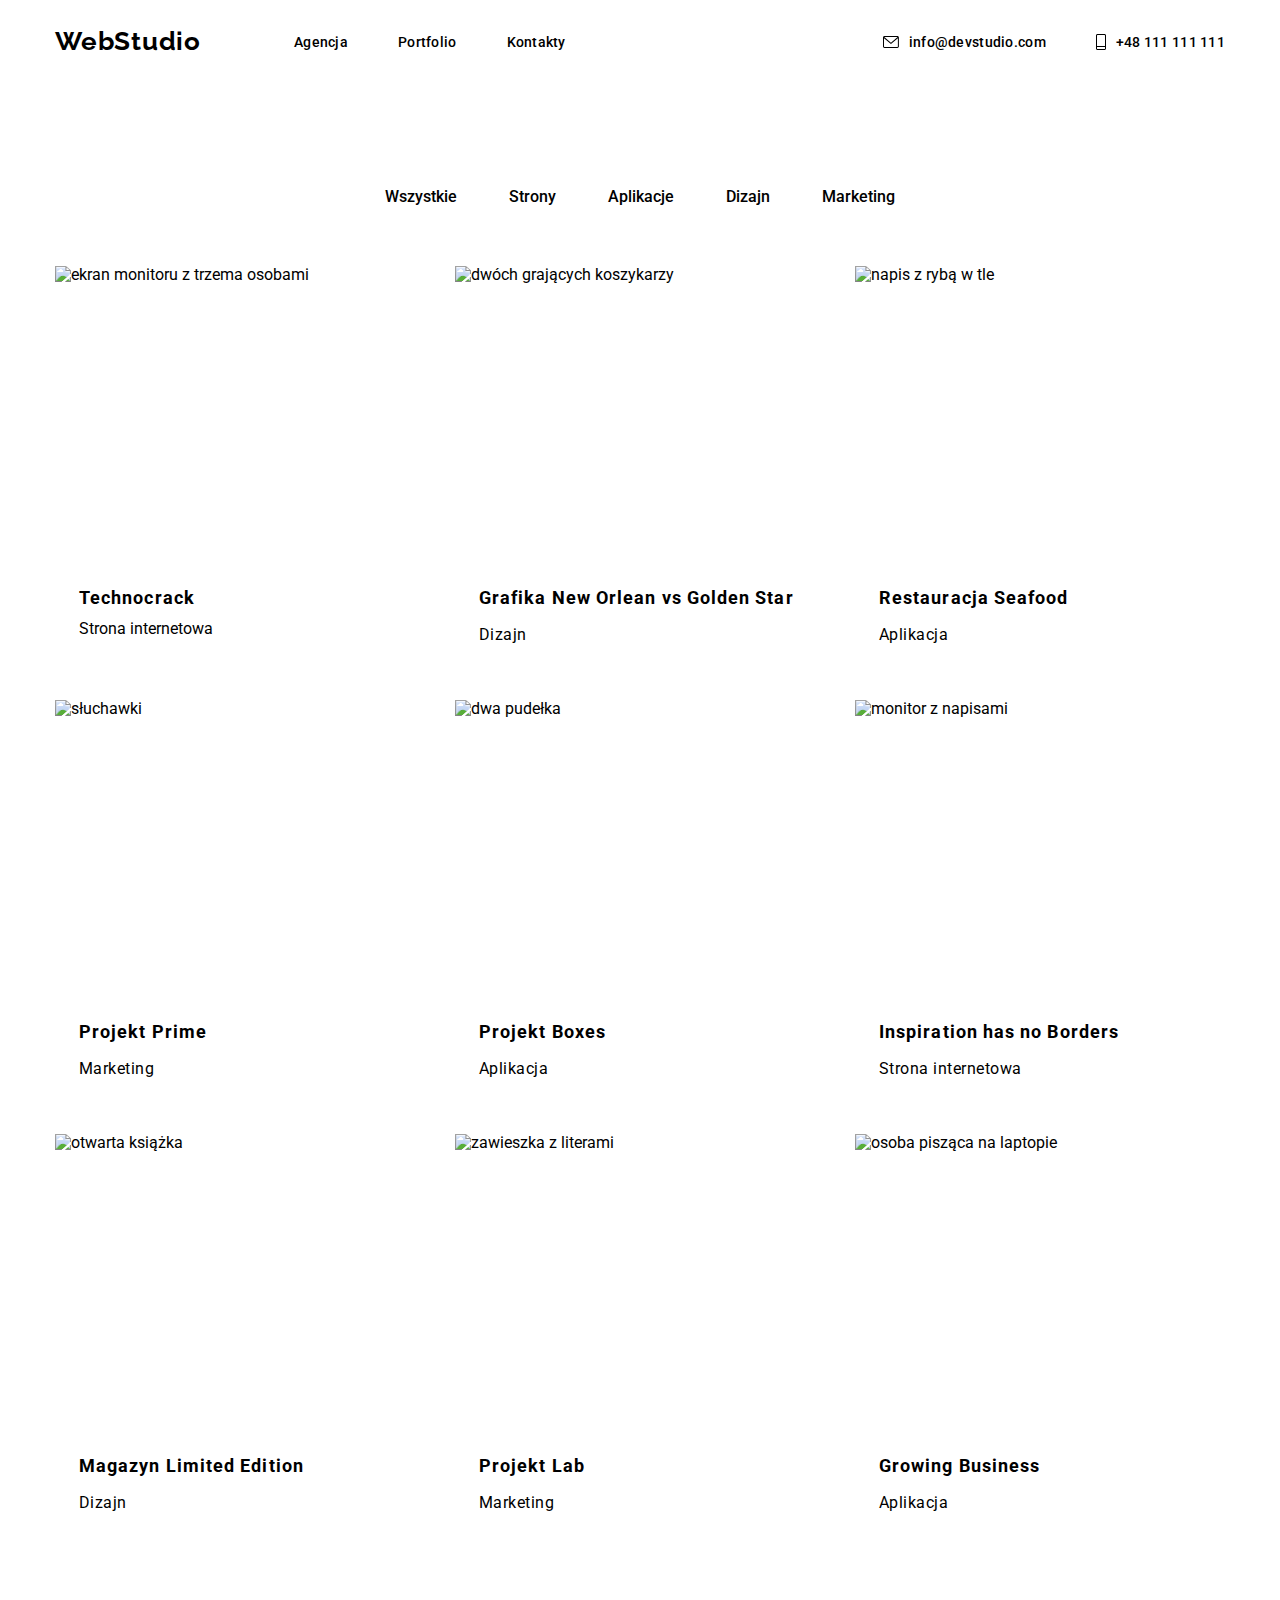
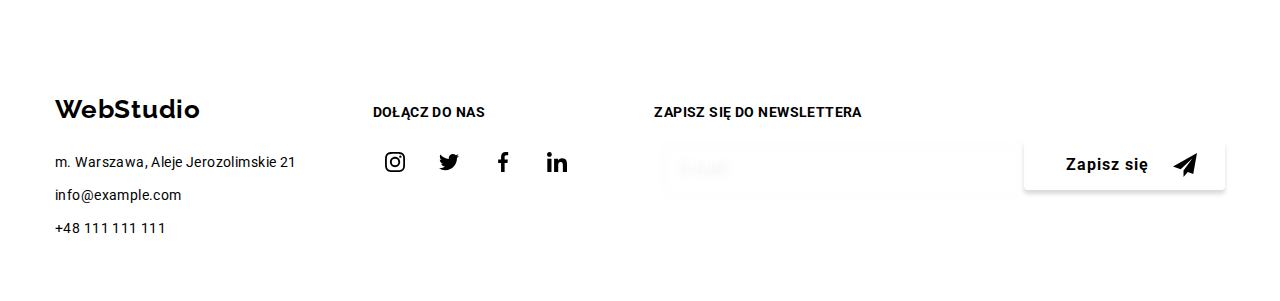
==== commit 25045e46: "SASS" ====
--- a/portfolio.html
+++ b/portfolio.html
@@ -5,7 +5,7 @@
 <meta http-equiv="X-UA-Compatible" content="IE=edge">
 <meta name="viewport" content="width=device-width, initial-scale=1.0">
 <link rel="stylesheet" href="https://cdnjs.cloudflare.com/ajax/libs/modern-normalize/1.0.0/modern-normalize.min.css">
-<link rel="stylesheet" href="./css/maaain.min.css"/>
+<link rel="stylesheet" href="./css/main.min.css"/>
 <link rel="preconnect" href="https://fonts.googleapis.com">
 <link rel="preconnect" href="https://fonts.gstatic.com" crossorigin>
 <link href="https://fonts.googleapis.com/css2?family=Raleway:wght@700&family=Roboto:wght@400;500;700;900&display=swap"
@@ -26,11 +26,11 @@
 </nav>
 <ul class="contact">
 <li class="contact__item"><a class="contact__link" href="emailto:info@devstudio.com">
-<svg class="icon icon__envelope">
+<svg class="contact__envelope icon">
 <use  href="./images/icons.svg#icon-envelope" width="16" height="12"></use></svg>
 <span>info@devstudio.com</span></a></li>    
 <li class="contact__item"><a class="contact__link" href="tel:+48111111111">
-<svg class="icon icon__telephone">
+<svg class="contact__telephone icon">
 <use  href="./images/icons.svg#icon-telephone" width="10" height="16"></use></svg>
 <span> +48 111 111 111</span></a></li>    
 </ul>
@@ -60,7 +60,7 @@
 </div>
 </div>
 <div class="gallery__caption">
-<p class="heading__portfolio">Technocrack</p>
+<p class="gallery__heading">Technocrack</p>
 <p class="text__signature">Strona internetowa</p>
 </div>
 </a>
@@ -78,8 +78,8 @@
 </div>
 </div>
 <div class="gallery__caption">
-<p class="heading__portfolio">Grafika New Orlean vs Golden Star</p>
-<p class="text__signature">Dizajn</p>
+<p class="gallery__heading">Grafika New Orlean vs Golden Star</p>
+<p class="gallery__signature">Dizajn</p>
 </div>
 </a>
 </li>
@@ -96,8 +96,8 @@
 </div>
 </div>
 <div class="gallery__caption">
-<p class="heading__portfolio">Restauracja Seafood</p>
-<p class="text__signature">Aplikacja</p>
+<p class="gallery__heading">Restauracja Seafood</p>
+<p class="gallery__signature">Aplikacja</p>
 </div>
 </a>
 </li>
@@ -114,8 +114,8 @@
 </div>
 </div>
 <div class="gallery__caption">
-<p class="heading__portfolio">Projekt Prime</p>
-<p class="text__signature">Marketing</p>
+<p class="gallery__heading">Projekt Prime</p>
+<p class="gallery__signature">Marketing</p>
 </div>
 </a>
 </li>
@@ -132,8 +132,8 @@
 </div>
 </div>
 <div class="gallery__caption">
-<p class="heading__portfolio">Projekt Boxes</p>
-<p class="text__signature">Aplikacja</p>
+<p class="gallery__heading">Projekt Boxes</p>
+<p class="gallery__signature">Aplikacja</p>
 </div>
 </a>
 </li>
@@ -150,8 +150,8 @@
 </div>
 </div>
 <div class="gallery__caption">
-<p class="heading__portfolio">Inspiration has no Borders</p>
-<p class="text__signature">Strona internetowa</p>
+<p class="gallery__heading">Inspiration has no Borders</p>
+<p class="gallery__signature">Strona internetowa</p>
 </div>
 </a>
 </li>
@@ -168,8 +168,8 @@
 </div>
 </div>
 <div class="gallery__caption">
-<p class="heading__portfolio">Magazyn Limited Edition</p>
-<p class="text__signature">Dizajn</p>
+<p class="gallery__heading">Magazyn Limited Edition</p>
+<p class="gallery__signature">Dizajn</p>
 </div>
 </a>
 </li>
@@ -186,8 +186,8 @@
 </div>
 </div>
 <div class="gallery__caption">
-<p class="heading__portfolio">Projekt Lab</p>
-<p class="text__signature">Marketing</p>
+<p class="gallery__heading">Projekt Lab</p>
+<p class="gallery__signature">Marketing</p>
 </div>
 </a>
 </li>
@@ -204,8 +204,8 @@
 </div>
 </div>
 <div class="gallery__caption">
-<p class="heading__portfolio">Growing Business</p>
-<p class="text__signature">Aplikacja</p>
+<p class="gallery__heading">Growing Business</p>
+<p class="gallery__signature">Aplikacja</p>
 </div>
 </a>
 </li>
@@ -213,52 +213,52 @@
 </div>
 </section>
 </main>
-<footer class="page__footer">
-<div class="container">
-<div class="page__footer--wrap">
+<footer class="footer__page">
+<div class="footer__container container">
+<div class="footer__page--wrap">
 <a class="logo" href="WebStudio.html">Web<span class="logo--footer">Studio</span></a>
 <ul class="list">
 <li>
 <address class="footer__address"> m. Warszawa, Aleje Jerozolimskie 21</address>
 </li>
 <li>
-<a class="link" href="mailto:info@example.com">info@example.com</a>
-</li>
-<li>
-<a class="link" href="tel:+48111111111">+48 111 111 111</a>
-</li>
-</ul>
-</div>
-<div class="page__footer--wrap">
+<a class="footer__link" href="mailto:info@example.com">info@example.com</a>
+</li>
+<li>
+<a class="footer__link" href="tel:+48111111111">+48 111 111 111</a>
+</li>
+</ul>
+</div>
+<div class="footer__page--wrap">
 <h3 class="footer__heading">Dołącz do nas</h3>
 <ul class="footer__list">
 <li>
 <a class="footer__item" href="#">
-<svg class="icon icon__footer">
+<svg class="footer__icon icon">
 <use href="./images/icons.svg#icon-instagram"></use></svg></a></li>
 <li>
 <a class="footer__item" href="#">
-<svg class="icon icon__footer">
+<svg class="footer__icon icon">
 <use href="./images/icons.svg#icon-twitter"></use></svg></a></li>
 <li>
 <a class="footer__item" href="#">
-<svg class="icon icon__footer">
+<svg class="footer__icon icon">
 <use href="./images/icons.svg#icon-facebook"></use></svg></a></li>
 <li>
 <a class="footer__item" href="#">
-<svg class="icon icon__footer">
+<svg class="footer__icon icon">
 <use href="./images/icons.svg#icon-linkedin"></use></svg></a></li>
 </ul>
 </div>
-<div class="page-footer__newsletter">
-    <h3 class="footer__heading">Zapisz się do newslettera</h3>
-    <form class="footer-newsletter" name="newsletter">
+<div class="newsletter__page">
+    <h3 class="newsletter__heading">Zapisz się do newslettera</h3>
+    <form class="newsletter__footer" name="newsletter">
         <label>
-            <input class="footer-newsletter__email" type="email" name="email" placeholder="E-mail" />
+            <input class="newsletter__email" type="email" name="email" placeholder="E-mail" />
         </label>
-        <button class="button__newsletter" type="submit">
+        <button class="newsletter__button" type="submit">
             <span>Zapisz się</span>
-            <svg class="icon icon__newsletter">
+            <svg class="newsletter__icon icon">
                 <use href="./images/icons.svg#icon-icon-send"></use>
             </svg>
         </button>
--- a/css/main.min.css
+++ b/css/main.min.css
@@ -0,0 +1 @@
+*{margin:0;padding:0}.body{color:var(--fontColorFirst);font-family:"Roboto","Raleway",sans-serif}ul{list-style:none}img{display:block;max-width:100%;padding:0;margin:0}.container{width:1200px;display:-webkit-box;display:-ms-flexbox;display:flex;-ms-flex-wrap:wrap;flex-wrap:wrap;padding-left:15px;padding-right:15px;margin:auto}.section{padding:94px 0}header{border-bottom:1px solid var(--headerBorderColor)}.header__container{-webkit-box-pack:justify;-ms-flex-pack:justify;justify-content:space-between;-webkit-box-align:center;-ms-flex-align:center;align-items:center;padding:24px 15px}.list{list-style:none;padding:0;margin:0}.icon{display:block;fill:currentColor}.logo{font-family:"Raleway";font-weight:700;font-size:26px;line-height:1.38;letter-spacing:.03em;text-decoration:none;color:var(--colorBlue)}.logo__label{color:var(--fontColorFirst)}.nav{font-style:normal;font-weight:500;font-size:14px;line-height:1.15;letter-spacing:.02em;display:-webkit-box;display:-ms-flexbox;display:flex;-webkit-box-align:center;-ms-flex-align:center;align-items:center}.nav__list{display:-webkit-box;display:-ms-flexbox;display:flex;margin-left:93px}.nav__item{position:relative}.nav__item:not(:last-child){margin-right:50px}.nav__link{text-decoration:none;color:var(--fontColorFirst);-webkit-transition:color 250ms cubic-bezier(0.4, 0, 0.2, 1);transition:color 250ms cubic-bezier(0.4, 0, 0.2, 1)}.nav__link:hover,.nav__link:focus{color:var(--colorBlue);outline-color:var(--colorBlue)}.nav__link--current{color:var(--colorBlue);text-decoration:none}.nav__link--current::after{content:"";position:absolute;height:4px;width:100%;border-radius:2px;background-color:var(--colorBlue);top:46px;left:0}.contact{font-style:normal;font-weight:500;font-size:14px;line-height:1.15;letter-spacing:.02em;-webkit-box-align:center;-ms-flex-align:center;align-items:center;display:-webkit-box;display:-ms-flexbox;display:flex;-webkit-box-pack:justify;-ms-flex-pack:justify;justify-content:space-between}.contact__item:not(:last-child){margin-right:50px}.contact__link{color:var(--fontColorSecond);text-decoration:none;-webkit-transition:color 250ms cubic-bezier(0.4, 0, 0.2, 1);transition:color 250ms cubic-bezier(0.4, 0, 0.2, 1);display:-webkit-box;display:-ms-flexbox;display:flex;gap:10px;-webkit-box-align:center;-ms-flex-align:center;align-items:center}.contact__link:focus,.contact__link:hover{color:var(--colorBlue)}.contact__envelope{width:16px;height:12px}.contact__telephone{width:10px;height:16px}.banner{background-image:-webkit-gradient(linear, left top, left bottom, from(rgba(47, 48, 58, 0.4)), to(rgba(47, 48, 58, 0.4))),url("../images/team-working.jpg");background-image:linear-gradient(rgba(47, 48, 58, 0.4), rgba(47, 48, 58, 0.4)),url("../images/team-working.jpg");background-position:center;background-repeat:no-repeat;background-size:1600px}.banner__container{-webkit-box-orient:vertical;-webkit-box-direction:normal;-ms-flex-direction:column;flex-direction:column;padding-top:200px;padding-bottom:200px}.banner__headline{font-weight:900;font-size:44px;line-height:1.36;letter-spacing:.06em;text-transform:uppercase;text-align:center;color:var(--colorWhite);width:696px;-webkit-box-pack:center;-ms-flex-pack:center;justify-content:center;margin:0 auto 30px}.button__order{font-weight:700;font-size:16px;line-height:1.87;letter-spacing:.06em;text-align:center;-webkit-box-align:center;-ms-flex-align:center;align-items:center;color:var(--colorWhite);background:var(--colorBlue);cursor:pointer;padding-left:42px;padding-top:10px;padding-right:41px;padding-bottom:10px;margin-left:auto;margin-right:auto;border-radius:4px;border-color:rgba(0,0,0,0);-webkit-box-shadow:0px 4px 4px rgba(0,0,0,.15);box-shadow:0px 4px 4px rgba(0,0,0,.15)}.button{background:var(--colorDarkwhite);color:var(--fontColorFirst);font-family:"Roboto";font-weight:700;font-size:16px;line-height:1.62;text-align:center}.button.hover{background:var(--colorBlue);color:var(--colorWhite);cursor:pointer}.solution__list{margin:0;padding:0;-ms-flex-wrap:wrap;flex-wrap:wrap;display:-webkit-box;display:-ms-flexbox;display:flex;gap:30px}.solution__item{-ms-flex-preferred-size:calc((100% - 90px)/4);flex-basis:calc((100% - 90px)/4)}.solution__icon{width:270px;height:120px;margin-bottom:30px;border:none;border-radius:4px;background-color:var(--colorDarkWhite)}.solution__heading{font-weight:700;font-size:14px;line-height:1.14;letter-spacing:.03em;text-transform:uppercase;color:var(--fontColorFirst);text-align:left;margin-bottom:10px}.solution__text{font-style:normal;font-weight:400;font-size:14px;line-height:1.71;letter-spacing:.03em;color:var(--fontColorSecond);width:270px}.services__container{-webkit-box-orient:vertical;-webkit-box-direction:normal;-ms-flex-direction:column;flex-direction:column;padding-bottom:94px}.services__headline{font-family:"Roboto";font-weight:700;font-size:36px;line-height:1.16;text-align:center;letter-spacing:.03em;margin-left:auto;margin-right:auto;margin-bottom:50px}.services__list{-webkit-box-pack:justify;-ms-flex-pack:justify;justify-content:space-between;-ms-flex-wrap:wrap;flex-wrap:wrap;display:-webkit-box;display:-ms-flexbox;display:flex;-webkit-column-gap:30px;-moz-column-gap:30px;column-gap:30px}.services__item{position:relative;-ms-flex-preferred-size:calc((100% - 60px)/3);flex-basis:calc((100% - 60px)/3)}.services__caption{position:absolute;width:100%;bottom:0;margin:0;padding-top:27px;padding-bottom:27px;font-weight:700;font-size:14px;line-height:1.15;text-align:center;color:var(--colorWhite);background:var(--color-transparent-what-we-do)}.team__people img{display:block}.team__people{background-color:var(--colorDarkWhite)}.team__headline{font-family:"Roboto";font-weight:700;font-size:36px;line-height:1.16;text-align:center;letter-spacing:.03em;-webkit-box-pack:center;-ms-flex-pack:center;justify-content:center;margin:0 auto 50px auto}.team__people .team__list{display:-webkit-box;display:-ms-flexbox;display:flex;-ms-flex-wrap:wrap;flex-wrap:wrap;-webkit-column-gap:30px;-moz-column-gap:30px;column-gap:30px}.team__headline .team__list .team__caption{padding-top:30px;padding-bottom:30px}.team__people .team__item{background-color:var(--colorWhite);border-radius:0px 0px 4px 4px;-webkit-box-shadow:0px 1px 3px rgba(0,0,0,.12),0px 1px 1px rgba(0,0,0,.14),0px 2px 1px rgba(0,0,0,.2);box-shadow:0px 1px 3px rgba(0,0,0,.12),0px 1px 1px rgba(0,0,0,.14),0px 2px 1px rgba(0,0,0,.2)}.team__people .team__caption{display:-webkit-box;display:-ms-flexbox;display:flex;-webkit-box-orient:vertical;-webkit-box-direction:normal;-ms-flex-direction:column;flex-direction:column;-webkit-box-align:center;-ms-flex-align:center;align-items:center;padding:30px 0}.team__name{font-weight:500;font-size:16px;line-height:1.18;letter-spacing:.03em;color:var(--fontColorFirst);-webkit-box-pack:center;-ms-flex-pack:center;justify-content:center;padding:0;margin:0 0 10px 0}.team__position{font-size:16px;line-height:1.18;letter-spacing:.03em;color:var(--fontColorSecond);-webkit-box-pack:center;-ms-flex-pack:center;justify-content:center;padding:0;margin:0;margin-bottom:16px}.team__link{display:-webkit-box;display:-ms-flexbox;display:flex;-webkit-box-align:center;-ms-flex-align:center;align-items:center;-webkit-box-pack:center;-ms-flex-pack:center;justify-content:center;width:44px;height:44px;border-radius:50%;color:var(--colorGrey);fill:var(--colorGrey);-webkit-transition:background-color 250ms cubic-bezier(0.4, 0, 0.2, 1),color 250ms cubic-bezier(0.4, 0, 0.2, 1);transition:background-color 250ms cubic-bezier(0.4, 0, 0.2, 1),color 250ms cubic-bezier(0.4, 0, 0.2, 1)}.team__link:hover,.team__link:focus{background-color:var(--colorBlue);color:var(--colorWhite)}.team__icon{width:20px;height:20px}.team__list--icons{margin:0;padding:0;display:-webkit-box;display:-ms-flexbox;display:flex;gap:10px;-webkit-box-align:center;-ms-flex-align:center;align-items:center}.clients__headline{font-family:"Roboto";font-weight:700;font-size:36px;line-height:1.16;text-align:center;letter-spacing:.03em;-webkit-box-pack:center;-ms-flex-pack:center;justify-content:center;margin:0 auto 50px auto}.clients__list{margin:0;padding:0;display:-webkit-box;display:-ms-flexbox;display:flex;gap:30px;-ms-flex-wrap:wrap;flex-wrap:wrap}.clients__item{display:-webkit-box;display:-ms-flexbox;display:flex}.clients__link{width:170px;height:92px;border:1px var(--colorGrey) solid;color:var(--colorGrey);display:-webkit-box;display:-ms-flexbox;display:flex;-webkit-box-align:center;-ms-flex-align:center;align-items:center;-webkit-box-pack:center;-ms-flex-pack:center;justify-content:center;border-radius:4px;fill:var(--colorGrey);-webkit-transition:border-color 250ms cubic-bezier(0.4, 0, 0.2, 1),color 250ms cubic-bezier(0.4, 0, 0.2, 1);transition:border-color 250ms cubic-bezier(0.4, 0, 0.2, 1),color 250ms cubic-bezier(0.4, 0, 0.2, 1)}.clients__link:hover,.clients__link:focus{border:1px var(--colorBlue) solid;color:var(--colorBlue)}.clients__icon{width:106px;height:60px}.footer__page{color:var(--colorWhite);font-weight:400;font-size:14px;font-style:normal;line-height:1.71;letter-spacing:.03em;background-color:var(--backgroundColorSecond);padding:60px 0px 60px 0px;display:-webkit-box;display:-ms-flexbox;display:flex}.footer__page .container{-webkit-box-pack:justify;-ms-flex-pack:justify;justify-content:space-between}.footer__page--wrap{-webkit-box-orient:vertical;-webkit-box-direction:normal;-ms-flex-direction:column;flex-direction:column;display:-webkit-box;display:-ms-flexbox;display:flex}.logo--footer{color:var(--colorWhite);margin-top:auto}.footer__address{font-style:normal;font-weight:400;font-size:14px;line-height:1.71;letter-spacing:.03em;color:var(--colorWhite);padding-top:24px}.footer__page li:not(:last-child){margin-bottom:9px}.footer__link{text-decoration:none;color:var(--fontColorSecond);-webkit-transition:color 250ms cubic-bezier(0.4, 0, 0.2, 1);transition:color 250ms cubic-bezier(0.4, 0, 0.2, 1)}.footer__link:focus,.footer__link:hover{color:var(--colorBlue)}.footer__heading{margin-top:12px;margin-bottom:20px;font-weight:700;font-size:14px;line-height:16px;letter-spacing:.03em;text-transform:uppercase;color:var(--colorWhite)}.footer__list{padding:0;margin:0;display:-webkit-box;display:-ms-flexbox;display:flex;-webkit-box-pack:center;-ms-flex-pack:center;justify-content:center;gap:10px}.footer__item{color:var(--colorWhite);width:44px;height:44px;display:-webkit-box;display:-ms-flexbox;display:flex;-webkit-box-align:center;-ms-flex-align:center;align-items:center;-webkit-box-pack:center;-ms-flex-pack:center;justify-content:center;background-color:var(--color-transparent-dark);border-radius:50%;-webkit-transition:background-color 250ms cubic-bezier(0.4, 0, 0.2, 1),color 250ms cubic-bezier(0.4, 0, 0.2, 1);transition:background-color 250ms cubic-bezier(0.4, 0, 0.2, 1),color 250ms cubic-bezier(0.4, 0, 0.2, 1)}.footer__item:hover,.footer__item:focus{background-color:var(--colorBlue)}.footer__icon{width:20px;height:20px}.newsletter__page{position:relative;-webkit-box-orient:vertical;-webkit-box-direction:normal;-ms-flex-direction:column;flex-direction:column;-webkit-box-align:center;-ms-flex-align:center;align-items:center}.newsletter__heading{margin-top:12px;margin-bottom:20px;font-weight:700;font-size:14px;line-height:16px;letter-spacing:.03em;text-transform:uppercase;color:var(--colorWhite)}.newsletter__footer{-webkit-box-orient:horizontal;-webkit-box-direction:normal;-ms-flex-direction:row;flex-direction:row;display:-webkit-box;display:-ms-flexbox;display:flex;gap:12px}.newsletter__email{width:358px;height:50px;font-size:16px;line-height:1.25;letter-spacing:.03em;color:var(--colorWhite);padding-inline:16px;outline:none;border-radius:4px;border:1px solid rgba(255,255,255,.3);background-color:rgba(0,0,0,0);-webkit-filter:drop-shadow(10px 4px 4px rgba(0, 0, 0, 0.15));filter:drop-shadow(10px 4px 4px rgba(0, 0, 0, 0.15));-webkit-transition:color 250ms cubic-bezier(0.4, 0, 0.2, 1);transition:color 250ms cubic-bezier(0.4, 0, 0.2, 1)}.newsletter__email::-webkit-input-placeholder{color:rgba(255,255,255,.6)}.newsletter__email::-moz-placeholder{color:rgba(255,255,255,.6)}.newsletter__email:-ms-input-placeholder{color:rgba(255,255,255,.6)}.newsletter__email::-ms-input-placeholder{color:rgba(255,255,255,.6)}.newsletter__email::placeholder{color:rgba(255,255,255,.6)}.newsletter__email:focus{border-color:var(--colorBlue)}.newsletter__button{font-weight:700;font-size:16px;line-height:1.875;letter-spacing:.06em;padding:10px 28px 10px 42px;display:-webkit-box;display:-ms-flexbox;display:flex;-webkit-box-align:center;-ms-flex-align:center;align-items:center;color:var(--colorWhite);background-color:var(--colorBlue);-webkit-box-shadow:0px 4px 4px rgba(0,0,0,.15);box-shadow:0px 4px 4px rgba(0,0,0,.15);border-radius:4px;border:none;-webkit-transition:background-color 250ms cubic-bezier(0.4, 0, 0.2, 1);transition:background-color 250ms cubic-bezier(0.4, 0, 0.2, 1)}.newsletter__button:hover,.newsletter__button:focus{cursor:pointer;background-color:#12558a}.newsletter__icon{width:24px;height:24px;margin-left:24px;display:-webkit-box;display:-ms-flexbox;display:flex}.gallery__main .container{-webkit-box-orient:vertical;-webkit-box-direction:normal;-ms-flex-direction:column;flex-direction:column}.gallery__elements--buttons{display:-webkit-box;display:-ms-flexbox;display:flex;-webkit-box-pack:center;-ms-flex-pack:center;justify-content:center;margin:0px auto 50px}.gallery__elements--buttons>li:not(:last-child){margin-right:8px}.gallery__elements--buttons .button__link{background-color:var(--colorDarkWhite);color:var(--fontColorFirst);font-family:"Roboto";font-weight:500;font-size:16px;line-height:1.62;cursor:pointer;border-style:hidden;border-radius:4px;padding:6px 22px;-webkit-transition:background-color 250ms cubic-bezier(0.4, 0, 0.2, 1),color 250ms cubic-bezier(0.4, 0, 0.2, 1),-webkit-box-shadow 250ms cubic-bezier(0.4, 0, 0.2, 1);transition:background-color 250ms cubic-bezier(0.4, 0, 0.2, 1),color 250ms cubic-bezier(0.4, 0, 0.2, 1),-webkit-box-shadow 250ms cubic-bezier(0.4, 0, 0.2, 1);transition:background-color 250ms cubic-bezier(0.4, 0, 0.2, 1),color 250ms cubic-bezier(0.4, 0, 0.2, 1),box-shadow 250ms cubic-bezier(0.4, 0, 0.2, 1);transition:background-color 250ms cubic-bezier(0.4, 0, 0.2, 1),color 250ms cubic-bezier(0.4, 0, 0.2, 1),box-shadow 250ms cubic-bezier(0.4, 0, 0.2, 1),-webkit-box-shadow 250ms cubic-bezier(0.4, 0, 0.2, 1)}.gallery__elements--buttons .button__link:hover,.gallery__elements--buttons .button__link:focus{background-color:var(--colorBlue);color:var(--colorWhite);-webkit-box-shadow:0px 3px 1px rgba(0,0,0,.1),0px 1px 2px rgba(0,0,0,.08),0px 2px 2px rgba(0,0,0,.12);box-shadow:0px 3px 1px rgba(0,0,0,.1),0px 1px 2px rgba(0,0,0,.08),0px 2px 2px rgba(0,0,0,.12);cursor:pointer}.gallery__list{-webkit-box-sizing:border-box;box-sizing:border-box;display:-webkit-box;display:-ms-flexbox;display:flex;-ms-flex-wrap:wrap;flex-wrap:wrap;gap:30px;margin:0;padding:0}.gallery__list .gallery__item{-ms-flex-preferred-size:calc((100% - 60px)/3);flex-basis:calc((100% - 60px)/3);position:relative;overflow:hidden;-webkit-transition:-webkit-box-shadow 250ms cubic-bezier(0.4, 0, 0.2, 1);transition:-webkit-box-shadow 250ms cubic-bezier(0.4, 0, 0.2, 1);transition:box-shadow 250ms cubic-bezier(0.4, 0, 0.2, 1);transition:box-shadow 250ms cubic-bezier(0.4, 0, 0.2, 1), -webkit-box-shadow 250ms cubic-bezier(0.4, 0, 0.2, 1)}.gallery__list .gallery__item:hover .gallery__list .gallery__item:focus{-webkit-box-shadow:0px 1px 1px rgba(0,0,0,.12),0px 4px 4px rgba(0,0,0,.06),1px 4px 6px rgba(0,0,0,.16);box-shadow:0px 1px 1px rgba(0,0,0,.12),0px 4px 4px rgba(0,0,0,.06),1px 4px 6px rgba(0,0,0,.16)}.gallery__list .gallery__item:hover .gallery__description,.gallery__list .gallery__item:hover .gallery__description{-webkit-transform:translateY(0%);transform:translateY(0%)}.gallery__list .gallery__link{display:block;padding:0px;margin:0px;text-decoration:none;width:100%;color:var(--fontColorFirst)}.gallery__relative{position:relative;overflow:hidden}.gallery__description{position:absolute;width:100%;height:100%;top:0;left:0;padding-right:45px;padding-left:24px;font-size:18px;line-height:1.55;display:-webkit-box;display:-ms-flexbox;display:flex;-webkit-box-align:center;-ms-flex-align:center;align-items:center;color:var(--colorWhite);background-color:var(--background-gallery-blue);-webkit-transition:-webkit-transform 250ms cubic-bezier(0.4, 0, 0.2, 1);transition:-webkit-transform 250ms cubic-bezier(0.4, 0, 0.2, 1);transition:transform 250ms cubic-bezier(0.4, 0, 0.2, 1);transition:transform 250ms cubic-bezier(0.4, 0, 0.2, 1), -webkit-transform 250ms cubic-bezier(0.4, 0, 0.2, 1);-webkit-transform:translateY(100%);transform:translateY(100%)}.gallery__list .gallery__caption{width:100%;padding:20px 24px;border-left:1px solid var(--caption);border-right:1px solid var(--caption);border-bottom:1px solid var(--caption)}.gallery__list .gallery__heading{font-weight:700;font-size:18px;line-height:2;letter-spacing:.06em;color:var(--fontColorFirst);display:block;margin-bottom:4px}.gallery__list .gallery__signature{font-weight:400;font-size:16px;line-height:1.87;letter-spacing:.03em;color:var(--fontColorSecond);display:block}.backdrop{position:fixed;width:100vw;height:100vh;top:0;left:0;background:var(--color-transparent-modal2);-webkit-box-align:center;-ms-flex-align:center;align-items:center;display:-webkit-box;display:-ms-flexbox;display:flex;-webkit-box-pack:center;-ms-flex-pack:center;justify-content:center;-webkit-transition:visibility 250ms ease-in-out,opacity 250ms ease-in-out;transition:visibility 250ms ease-in-out,opacity 250ms ease-in-out}.is-hidden{opacity:0;visibility:hidden;pointer-events:none;-webkit-transition:visibility 250ms ease-in-out,opacity 250ms ease-in-out;transition:visibility 250ms ease-in-out,opacity 250ms ease-in-out}.modal{position:absolute;width:528px;height:581px;top:50%;left:50%;-webkit-transform:translate(-50%, -50%);transform:translate(-50%, -50%);background:var(--colorWhite);border-radius:4px;-webkit-box-shadow:0px 1px 3px rgba(0,0,0,.12),0px 1px 1px rgba(0,0,0,.14),0px 2px 1px rgba(0,0,0,.2);box-shadow:0px 1px 3px rgba(0,0,0,.12),0px 1px 1px rgba(0,0,0,.14),0px 2px 1px rgba(0,0,0,.2)}.modal__close{width:30px;height:30px;top:8px;right:8px;position:absolute;border:1px solid var(--color-transparent-modal1);background:var(--colorWhite);border-radius:50%;display:-webkit-box;display:-ms-flexbox;display:flex;-webkit-box-pack:center;-ms-flex-pack:center;justify-content:center;-webkit-box-align:center;-ms-flex-align:center;align-items:center;color:var(--colorBlack);-webkit-transition:color 250ms cubic-bezier(0.4, 0, 0.2, 1),border-color 250ms cubic-bezier(0.4, 0, 0.2, 1);transition:color 250ms cubic-bezier(0.4, 0, 0.2, 1),border-color 250ms cubic-bezier(0.4, 0, 0.2, 1)}.modal__close:hover,.modal__close:focus{cursor:pointer;border-color:var(--colorBlue);color:var(--colorBlue)}.modal__icon{width:18px;height:18px;fill:currentColor}.form{width:100%;height:100%;padding:40px;display:-webkit-box;display:-ms-flexbox;display:flex;-webkit-box-orient:vertical;-webkit-box-direction:normal;-ms-flex-direction:column;flex-direction:column}.form__title{font-weight:700;font-size:20px;letter-spacing:.03em;line-height:1.15;text-align:center;margin-bottom:12px}.form__label{position:relative;margin-bottom:10px;display:-webkit-box;display:-ms-flexbox;display:flex;gap:4px;-webkit-box-orient:vertical;-webkit-box-direction:normal;-ms-flex-direction:column;flex-direction:column;font-size:12px;line-height:1.166;letter-spacing:.01em;color:var(--colorGrey)}.form__label textarea{outline:none;resize:none;padding:12px 16px;border:1px solid rgba(33,33,33,.2);border-radius:4px;-webkit-transition:border-color 250ms cubic-bezier(0.4, 0, 0.2, 1);transition:border-color 250ms cubic-bezier(0.4, 0, 0.2, 1)}.form__label textarea:focus{border-color:var(--colorBlue)}.form__label textarea::-webkit-input-placeholder{color:rgba(117,117,117,.5)}.form__label textarea::-moz-placeholder{color:rgba(117,117,117,.5)}.form__label textarea:-ms-input-placeholder{color:rgba(117,117,117,.5)}.form__label textarea::-ms-input-placeholder{color:rgba(117,117,117,.5)}.form__label textarea::placeholder{color:rgba(117,117,117,.5)}.form__input{color:var(--colorBlack);outline:none;height:40px;padding:12px 12px 12px 42px;border:1px solid rgba(33,33,33,.2);border-radius:4px;-webkit-transition:border-color 250ms cubic-bezier(0.4, 0, 0.2, 1);transition:border-color 250ms cubic-bezier(0.4, 0, 0.2, 1)}.form__input:hover,.form__input:focus{border-color:var(--colorBlue)}.form__input:hover+.icon__input,.form__input:focus+.icon__input{fill:var(--colorBlue)}.form__icon{position:absolute;width:18px;height:18px;left:12px;top:29px;fill:var(--colorBlack);-webkit-transition:background-color 250ms cubic-bezier(0.4, 0, 0.2, 1);transition:background-color 250ms cubic-bezier(0.4, 0, 0.2, 1)}.icon-person-black{width:18px;height:18px}.icon-phone-black{width:18px;height:18px}.icon-email-black{width:18px;height:18px}/*# sourceMappingURL=main.min.css.map */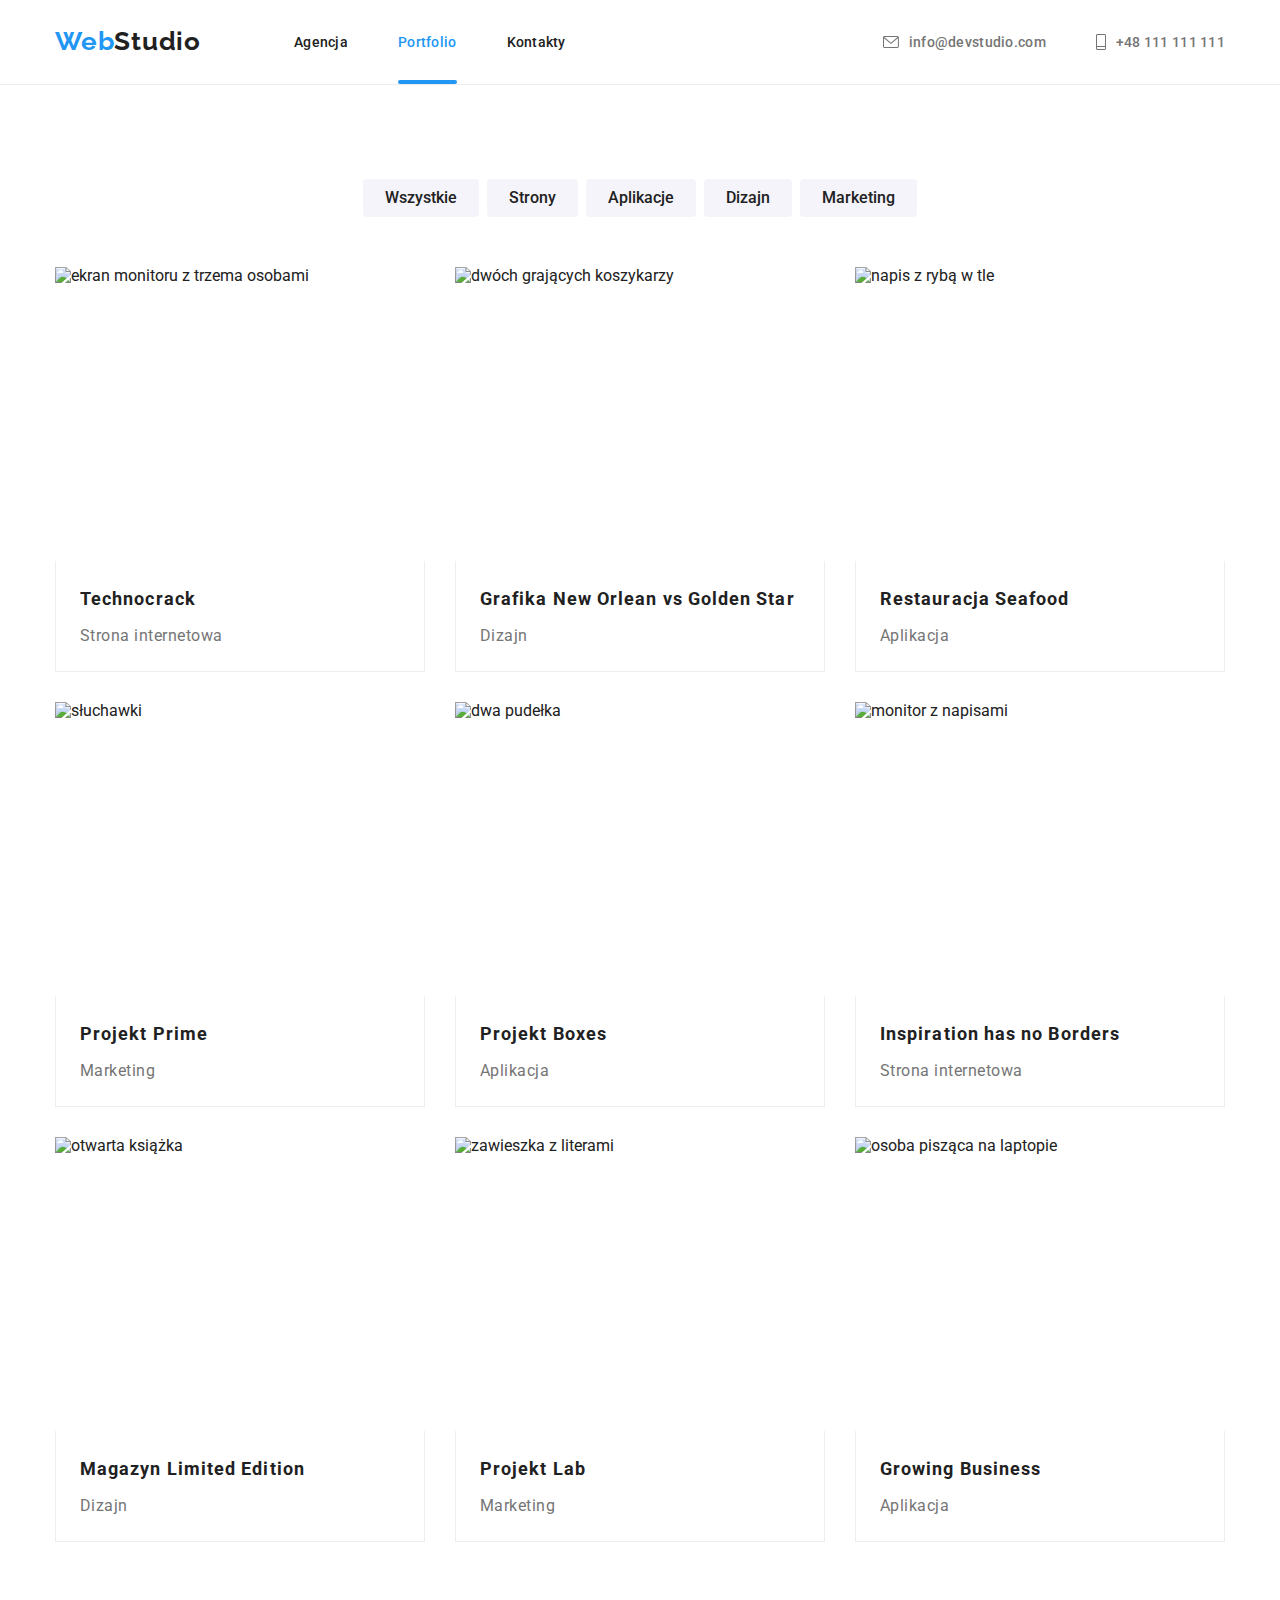
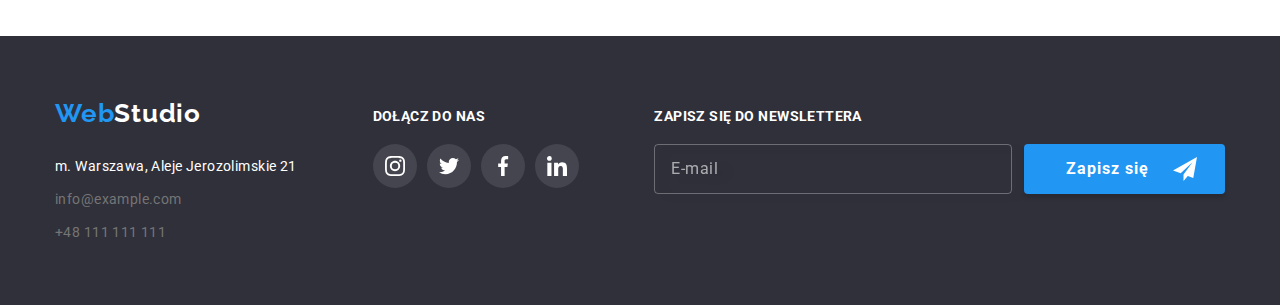
==== commit 3ecb5a5e: "SASS 2" ====
--- a/portfolio.html
+++ b/portfolio.html
@@ -37,14 +37,14 @@
 </div>
 </header>
 <main>
-<section class="gallery__main section">    
+<section class="gallery section">    
 <div class="container">
-<ul class="gallery__elements--buttons">    
-<li><button class="button__link" type="button">Wszystkie</button></li>
-<li><button class="button__link" type="button">Strony</button></li>
-<li><button class="button__link" type="button">Aplikacje</button></li>
-<li><button class="button__link" type="button">Dizajn</button></li>
-<li><button class="button__link" type="button">Marketing</button></li>
+<ul class="gallery__buttons">    
+<li class="gallery__button-item"><button class="button__link" type="button">Wszystkie</button></li>
+<li class="gallery__button-item"><button class="button__link" type="button">Strony</button></li>
+<li class="gallery__button-item"><button class="button__link" type="button">Aplikacje</button></li>
+<li class="gallery__button-item"><button class="button__link" type="button">Dizajn</button></li>
+<li class="gallery__button-item"><button class="button__link" type="button">Marketing</button></li>
 </ul>
 <ul class="gallery__list">
 <li class="gallery__item">
@@ -61,7 +61,7 @@
 </div>
 <div class="gallery__caption">
 <p class="gallery__heading">Technocrack</p>
-<p class="text__signature">Strona internetowa</p>
+<p class="gallery__signature">Strona internetowa</p>
 </div>
 </a>
 </li>
@@ -213,23 +213,23 @@
 </div>
 </section>
 </main>
-<footer class="footer__page">
+<footer class="footer">
 <div class="footer__container container">
-<div class="footer__page--wrap">
+<div class="footer__wrap">
 <a class="logo" href="WebStudio.html">Web<span class="logo--footer">Studio</span></a>
 <ul class="list">
-<li>
+<li class="footer__contact-item">
 <address class="footer__address"> m. Warszawa, Aleje Jerozolimskie 21</address>
 </li>
-<li>
+<li class="footer__contact-item">
 <a class="footer__link" href="mailto:info@example.com">info@example.com</a>
 </li>
-<li>
+<li class="footer__contact-item">
 <a class="footer__link" href="tel:+48111111111">+48 111 111 111</a>
 </li>
 </ul>
 </div>
-<div class="footer__page--wrap">
+<div class="footer__wrap">
 <h3 class="footer__heading">Dołącz do nas</h3>
 <ul class="footer__list">
 <li>
--- a/css/main.min.css
+++ b/css/main.min.css
@@ -1 +1 @@
-*{margin:0;padding:0}.body{color:var(--fontColorFirst);font-family:"Roboto","Raleway",sans-serif}ul{list-style:none}img{display:block;max-width:100%;padding:0;margin:0}.container{width:1200px;display:-webkit-box;display:-ms-flexbox;display:flex;-ms-flex-wrap:wrap;flex-wrap:wrap;padding-left:15px;padding-right:15px;margin:auto}.section{padding:94px 0}header{border-bottom:1px solid var(--headerBorderColor)}.header__container{-webkit-box-pack:justify;-ms-flex-pack:justify;justify-content:space-between;-webkit-box-align:center;-ms-flex-align:center;align-items:center;padding:24px 15px}.list{list-style:none;padding:0;margin:0}.icon{display:block;fill:currentColor}.logo{font-family:"Raleway";font-weight:700;font-size:26px;line-height:1.38;letter-spacing:.03em;text-decoration:none;color:var(--colorBlue)}.logo__label{color:var(--fontColorFirst)}.nav{font-style:normal;font-weight:500;font-size:14px;line-height:1.15;letter-spacing:.02em;display:-webkit-box;display:-ms-flexbox;display:flex;-webkit-box-align:center;-ms-flex-align:center;align-items:center}.nav__list{display:-webkit-box;display:-ms-flexbox;display:flex;margin-left:93px}.nav__item{position:relative}.nav__item:not(:last-child){margin-right:50px}.nav__link{text-decoration:none;color:var(--fontColorFirst);-webkit-transition:color 250ms cubic-bezier(0.4, 0, 0.2, 1);transition:color 250ms cubic-bezier(0.4, 0, 0.2, 1)}.nav__link:hover,.nav__link:focus{color:var(--colorBlue);outline-color:var(--colorBlue)}.nav__link--current{color:var(--colorBlue);text-decoration:none}.nav__link--current::after{content:"";position:absolute;height:4px;width:100%;border-radius:2px;background-color:var(--colorBlue);top:46px;left:0}.contact{font-style:normal;font-weight:500;font-size:14px;line-height:1.15;letter-spacing:.02em;-webkit-box-align:center;-ms-flex-align:center;align-items:center;display:-webkit-box;display:-ms-flexbox;display:flex;-webkit-box-pack:justify;-ms-flex-pack:justify;justify-content:space-between}.contact__item:not(:last-child){margin-right:50px}.contact__link{color:var(--fontColorSecond);text-decoration:none;-webkit-transition:color 250ms cubic-bezier(0.4, 0, 0.2, 1);transition:color 250ms cubic-bezier(0.4, 0, 0.2, 1);display:-webkit-box;display:-ms-flexbox;display:flex;gap:10px;-webkit-box-align:center;-ms-flex-align:center;align-items:center}.contact__link:focus,.contact__link:hover{color:var(--colorBlue)}.contact__envelope{width:16px;height:12px}.contact__telephone{width:10px;height:16px}.banner{background-image:-webkit-gradient(linear, left top, left bottom, from(rgba(47, 48, 58, 0.4)), to(rgba(47, 48, 58, 0.4))),url("../images/team-working.jpg");background-image:linear-gradient(rgba(47, 48, 58, 0.4), rgba(47, 48, 58, 0.4)),url("../images/team-working.jpg");background-position:center;background-repeat:no-repeat;background-size:1600px}.banner__container{-webkit-box-orient:vertical;-webkit-box-direction:normal;-ms-flex-direction:column;flex-direction:column;padding-top:200px;padding-bottom:200px}.banner__headline{font-weight:900;font-size:44px;line-height:1.36;letter-spacing:.06em;text-transform:uppercase;text-align:center;color:var(--colorWhite);width:696px;-webkit-box-pack:center;-ms-flex-pack:center;justify-content:center;margin:0 auto 30px}.button__order{font-weight:700;font-size:16px;line-height:1.87;letter-spacing:.06em;text-align:center;-webkit-box-align:center;-ms-flex-align:center;align-items:center;color:var(--colorWhite);background:var(--colorBlue);cursor:pointer;padding-left:42px;padding-top:10px;padding-right:41px;padding-bottom:10px;margin-left:auto;margin-right:auto;border-radius:4px;border-color:rgba(0,0,0,0);-webkit-box-shadow:0px 4px 4px rgba(0,0,0,.15);box-shadow:0px 4px 4px rgba(0,0,0,.15)}.button{background:var(--colorDarkwhite);color:var(--fontColorFirst);font-family:"Roboto";font-weight:700;font-size:16px;line-height:1.62;text-align:center}.button.hover{background:var(--colorBlue);color:var(--colorWhite);cursor:pointer}.solution__list{margin:0;padding:0;-ms-flex-wrap:wrap;flex-wrap:wrap;display:-webkit-box;display:-ms-flexbox;display:flex;gap:30px}.solution__item{-ms-flex-preferred-size:calc((100% - 90px)/4);flex-basis:calc((100% - 90px)/4)}.solution__icon{width:270px;height:120px;margin-bottom:30px;border:none;border-radius:4px;background-color:var(--colorDarkWhite)}.solution__heading{font-weight:700;font-size:14px;line-height:1.14;letter-spacing:.03em;text-transform:uppercase;color:var(--fontColorFirst);text-align:left;margin-bottom:10px}.solution__text{font-style:normal;font-weight:400;font-size:14px;line-height:1.71;letter-spacing:.03em;color:var(--fontColorSecond);width:270px}.services__container{-webkit-box-orient:vertical;-webkit-box-direction:normal;-ms-flex-direction:column;flex-direction:column;padding-bottom:94px}.services__headline{font-family:"Roboto";font-weight:700;font-size:36px;line-height:1.16;text-align:center;letter-spacing:.03em;margin-left:auto;margin-right:auto;margin-bottom:50px}.services__list{-webkit-box-pack:justify;-ms-flex-pack:justify;justify-content:space-between;-ms-flex-wrap:wrap;flex-wrap:wrap;display:-webkit-box;display:-ms-flexbox;display:flex;-webkit-column-gap:30px;-moz-column-gap:30px;column-gap:30px}.services__item{position:relative;-ms-flex-preferred-size:calc((100% - 60px)/3);flex-basis:calc((100% - 60px)/3)}.services__caption{position:absolute;width:100%;bottom:0;margin:0;padding-top:27px;padding-bottom:27px;font-weight:700;font-size:14px;line-height:1.15;text-align:center;color:var(--colorWhite);background:var(--color-transparent-what-we-do)}.team__people img{display:block}.team__people{background-color:var(--colorDarkWhite)}.team__headline{font-family:"Roboto";font-weight:700;font-size:36px;line-height:1.16;text-align:center;letter-spacing:.03em;-webkit-box-pack:center;-ms-flex-pack:center;justify-content:center;margin:0 auto 50px auto}.team__people .team__list{display:-webkit-box;display:-ms-flexbox;display:flex;-ms-flex-wrap:wrap;flex-wrap:wrap;-webkit-column-gap:30px;-moz-column-gap:30px;column-gap:30px}.team__headline .team__list .team__caption{padding-top:30px;padding-bottom:30px}.team__people .team__item{background-color:var(--colorWhite);border-radius:0px 0px 4px 4px;-webkit-box-shadow:0px 1px 3px rgba(0,0,0,.12),0px 1px 1px rgba(0,0,0,.14),0px 2px 1px rgba(0,0,0,.2);box-shadow:0px 1px 3px rgba(0,0,0,.12),0px 1px 1px rgba(0,0,0,.14),0px 2px 1px rgba(0,0,0,.2)}.team__people .team__caption{display:-webkit-box;display:-ms-flexbox;display:flex;-webkit-box-orient:vertical;-webkit-box-direction:normal;-ms-flex-direction:column;flex-direction:column;-webkit-box-align:center;-ms-flex-align:center;align-items:center;padding:30px 0}.team__name{font-weight:500;font-size:16px;line-height:1.18;letter-spacing:.03em;color:var(--fontColorFirst);-webkit-box-pack:center;-ms-flex-pack:center;justify-content:center;padding:0;margin:0 0 10px 0}.team__position{font-size:16px;line-height:1.18;letter-spacing:.03em;color:var(--fontColorSecond);-webkit-box-pack:center;-ms-flex-pack:center;justify-content:center;padding:0;margin:0;margin-bottom:16px}.team__link{display:-webkit-box;display:-ms-flexbox;display:flex;-webkit-box-align:center;-ms-flex-align:center;align-items:center;-webkit-box-pack:center;-ms-flex-pack:center;justify-content:center;width:44px;height:44px;border-radius:50%;color:var(--colorGrey);fill:var(--colorGrey);-webkit-transition:background-color 250ms cubic-bezier(0.4, 0, 0.2, 1),color 250ms cubic-bezier(0.4, 0, 0.2, 1);transition:background-color 250ms cubic-bezier(0.4, 0, 0.2, 1),color 250ms cubic-bezier(0.4, 0, 0.2, 1)}.team__link:hover,.team__link:focus{background-color:var(--colorBlue);color:var(--colorWhite)}.team__icon{width:20px;height:20px}.team__list--icons{margin:0;padding:0;display:-webkit-box;display:-ms-flexbox;display:flex;gap:10px;-webkit-box-align:center;-ms-flex-align:center;align-items:center}.clients__headline{font-family:"Roboto";font-weight:700;font-size:36px;line-height:1.16;text-align:center;letter-spacing:.03em;-webkit-box-pack:center;-ms-flex-pack:center;justify-content:center;margin:0 auto 50px auto}.clients__list{margin:0;padding:0;display:-webkit-box;display:-ms-flexbox;display:flex;gap:30px;-ms-flex-wrap:wrap;flex-wrap:wrap}.clients__item{display:-webkit-box;display:-ms-flexbox;display:flex}.clients__link{width:170px;height:92px;border:1px var(--colorGrey) solid;color:var(--colorGrey);display:-webkit-box;display:-ms-flexbox;display:flex;-webkit-box-align:center;-ms-flex-align:center;align-items:center;-webkit-box-pack:center;-ms-flex-pack:center;justify-content:center;border-radius:4px;fill:var(--colorGrey);-webkit-transition:border-color 250ms cubic-bezier(0.4, 0, 0.2, 1),color 250ms cubic-bezier(0.4, 0, 0.2, 1);transition:border-color 250ms cubic-bezier(0.4, 0, 0.2, 1),color 250ms cubic-bezier(0.4, 0, 0.2, 1)}.clients__link:hover,.clients__link:focus{border:1px var(--colorBlue) solid;color:var(--colorBlue)}.clients__icon{width:106px;height:60px}.footer__page{color:var(--colorWhite);font-weight:400;font-size:14px;font-style:normal;line-height:1.71;letter-spacing:.03em;background-color:var(--backgroundColorSecond);padding:60px 0px 60px 0px;display:-webkit-box;display:-ms-flexbox;display:flex}.footer__page .container{-webkit-box-pack:justify;-ms-flex-pack:justify;justify-content:space-between}.footer__page--wrap{-webkit-box-orient:vertical;-webkit-box-direction:normal;-ms-flex-direction:column;flex-direction:column;display:-webkit-box;display:-ms-flexbox;display:flex}.logo--footer{color:var(--colorWhite);margin-top:auto}.footer__address{font-style:normal;font-weight:400;font-size:14px;line-height:1.71;letter-spacing:.03em;color:var(--colorWhite);padding-top:24px}.footer__page li:not(:last-child){margin-bottom:9px}.footer__link{text-decoration:none;color:var(--fontColorSecond);-webkit-transition:color 250ms cubic-bezier(0.4, 0, 0.2, 1);transition:color 250ms cubic-bezier(0.4, 0, 0.2, 1)}.footer__link:focus,.footer__link:hover{color:var(--colorBlue)}.footer__heading{margin-top:12px;margin-bottom:20px;font-weight:700;font-size:14px;line-height:16px;letter-spacing:.03em;text-transform:uppercase;color:var(--colorWhite)}.footer__list{padding:0;margin:0;display:-webkit-box;display:-ms-flexbox;display:flex;-webkit-box-pack:center;-ms-flex-pack:center;justify-content:center;gap:10px}.footer__item{color:var(--colorWhite);width:44px;height:44px;display:-webkit-box;display:-ms-flexbox;display:flex;-webkit-box-align:center;-ms-flex-align:center;align-items:center;-webkit-box-pack:center;-ms-flex-pack:center;justify-content:center;background-color:var(--color-transparent-dark);border-radius:50%;-webkit-transition:background-color 250ms cubic-bezier(0.4, 0, 0.2, 1),color 250ms cubic-bezier(0.4, 0, 0.2, 1);transition:background-color 250ms cubic-bezier(0.4, 0, 0.2, 1),color 250ms cubic-bezier(0.4, 0, 0.2, 1)}.footer__item:hover,.footer__item:focus{background-color:var(--colorBlue)}.footer__icon{width:20px;height:20px}.newsletter__page{position:relative;-webkit-box-orient:vertical;-webkit-box-direction:normal;-ms-flex-direction:column;flex-direction:column;-webkit-box-align:center;-ms-flex-align:center;align-items:center}.newsletter__heading{margin-top:12px;margin-bottom:20px;font-weight:700;font-size:14px;line-height:16px;letter-spacing:.03em;text-transform:uppercase;color:var(--colorWhite)}.newsletter__footer{-webkit-box-orient:horizontal;-webkit-box-direction:normal;-ms-flex-direction:row;flex-direction:row;display:-webkit-box;display:-ms-flexbox;display:flex;gap:12px}.newsletter__email{width:358px;height:50px;font-size:16px;line-height:1.25;letter-spacing:.03em;color:var(--colorWhite);padding-inline:16px;outline:none;border-radius:4px;border:1px solid rgba(255,255,255,.3);background-color:rgba(0,0,0,0);-webkit-filter:drop-shadow(10px 4px 4px rgba(0, 0, 0, 0.15));filter:drop-shadow(10px 4px 4px rgba(0, 0, 0, 0.15));-webkit-transition:color 250ms cubic-bezier(0.4, 0, 0.2, 1);transition:color 250ms cubic-bezier(0.4, 0, 0.2, 1)}.newsletter__email::-webkit-input-placeholder{color:rgba(255,255,255,.6)}.newsletter__email::-moz-placeholder{color:rgba(255,255,255,.6)}.newsletter__email:-ms-input-placeholder{color:rgba(255,255,255,.6)}.newsletter__email::-ms-input-placeholder{color:rgba(255,255,255,.6)}.newsletter__email::placeholder{color:rgba(255,255,255,.6)}.newsletter__email:focus{border-color:var(--colorBlue)}.newsletter__button{font-weight:700;font-size:16px;line-height:1.875;letter-spacing:.06em;padding:10px 28px 10px 42px;display:-webkit-box;display:-ms-flexbox;display:flex;-webkit-box-align:center;-ms-flex-align:center;align-items:center;color:var(--colorWhite);background-color:var(--colorBlue);-webkit-box-shadow:0px 4px 4px rgba(0,0,0,.15);box-shadow:0px 4px 4px rgba(0,0,0,.15);border-radius:4px;border:none;-webkit-transition:background-color 250ms cubic-bezier(0.4, 0, 0.2, 1);transition:background-color 250ms cubic-bezier(0.4, 0, 0.2, 1)}.newsletter__button:hover,.newsletter__button:focus{cursor:pointer;background-color:#12558a}.newsletter__icon{width:24px;height:24px;margin-left:24px;display:-webkit-box;display:-ms-flexbox;display:flex}.gallery__main .container{-webkit-box-orient:vertical;-webkit-box-direction:normal;-ms-flex-direction:column;flex-direction:column}.gallery__elements--buttons{display:-webkit-box;display:-ms-flexbox;display:flex;-webkit-box-pack:center;-ms-flex-pack:center;justify-content:center;margin:0px auto 50px}.gallery__elements--buttons>li:not(:last-child){margin-right:8px}.gallery__elements--buttons .button__link{background-color:var(--colorDarkWhite);color:var(--fontColorFirst);font-family:"Roboto";font-weight:500;font-size:16px;line-height:1.62;cursor:pointer;border-style:hidden;border-radius:4px;padding:6px 22px;-webkit-transition:background-color 250ms cubic-bezier(0.4, 0, 0.2, 1),color 250ms cubic-bezier(0.4, 0, 0.2, 1),-webkit-box-shadow 250ms cubic-bezier(0.4, 0, 0.2, 1);transition:background-color 250ms cubic-bezier(0.4, 0, 0.2, 1),color 250ms cubic-bezier(0.4, 0, 0.2, 1),-webkit-box-shadow 250ms cubic-bezier(0.4, 0, 0.2, 1);transition:background-color 250ms cubic-bezier(0.4, 0, 0.2, 1),color 250ms cubic-bezier(0.4, 0, 0.2, 1),box-shadow 250ms cubic-bezier(0.4, 0, 0.2, 1);transition:background-color 250ms cubic-bezier(0.4, 0, 0.2, 1),color 250ms cubic-bezier(0.4, 0, 0.2, 1),box-shadow 250ms cubic-bezier(0.4, 0, 0.2, 1),-webkit-box-shadow 250ms cubic-bezier(0.4, 0, 0.2, 1)}.gallery__elements--buttons .button__link:hover,.gallery__elements--buttons .button__link:focus{background-color:var(--colorBlue);color:var(--colorWhite);-webkit-box-shadow:0px 3px 1px rgba(0,0,0,.1),0px 1px 2px rgba(0,0,0,.08),0px 2px 2px rgba(0,0,0,.12);box-shadow:0px 3px 1px rgba(0,0,0,.1),0px 1px 2px rgba(0,0,0,.08),0px 2px 2px rgba(0,0,0,.12);cursor:pointer}.gallery__list{-webkit-box-sizing:border-box;box-sizing:border-box;display:-webkit-box;display:-ms-flexbox;display:flex;-ms-flex-wrap:wrap;flex-wrap:wrap;gap:30px;margin:0;padding:0}.gallery__list .gallery__item{-ms-flex-preferred-size:calc((100% - 60px)/3);flex-basis:calc((100% - 60px)/3);position:relative;overflow:hidden;-webkit-transition:-webkit-box-shadow 250ms cubic-bezier(0.4, 0, 0.2, 1);transition:-webkit-box-shadow 250ms cubic-bezier(0.4, 0, 0.2, 1);transition:box-shadow 250ms cubic-bezier(0.4, 0, 0.2, 1);transition:box-shadow 250ms cubic-bezier(0.4, 0, 0.2, 1), -webkit-box-shadow 250ms cubic-bezier(0.4, 0, 0.2, 1)}.gallery__list .gallery__item:hover .gallery__list .gallery__item:focus{-webkit-box-shadow:0px 1px 1px rgba(0,0,0,.12),0px 4px 4px rgba(0,0,0,.06),1px 4px 6px rgba(0,0,0,.16);box-shadow:0px 1px 1px rgba(0,0,0,.12),0px 4px 4px rgba(0,0,0,.06),1px 4px 6px rgba(0,0,0,.16)}.gallery__list .gallery__item:hover .gallery__description,.gallery__list .gallery__item:hover .gallery__description{-webkit-transform:translateY(0%);transform:translateY(0%)}.gallery__list .gallery__link{display:block;padding:0px;margin:0px;text-decoration:none;width:100%;color:var(--fontColorFirst)}.gallery__relative{position:relative;overflow:hidden}.gallery__description{position:absolute;width:100%;height:100%;top:0;left:0;padding-right:45px;padding-left:24px;font-size:18px;line-height:1.55;display:-webkit-box;display:-ms-flexbox;display:flex;-webkit-box-align:center;-ms-flex-align:center;align-items:center;color:var(--colorWhite);background-color:var(--background-gallery-blue);-webkit-transition:-webkit-transform 250ms cubic-bezier(0.4, 0, 0.2, 1);transition:-webkit-transform 250ms cubic-bezier(0.4, 0, 0.2, 1);transition:transform 250ms cubic-bezier(0.4, 0, 0.2, 1);transition:transform 250ms cubic-bezier(0.4, 0, 0.2, 1), -webkit-transform 250ms cubic-bezier(0.4, 0, 0.2, 1);-webkit-transform:translateY(100%);transform:translateY(100%)}.gallery__list .gallery__caption{width:100%;padding:20px 24px;border-left:1px solid var(--caption);border-right:1px solid var(--caption);border-bottom:1px solid var(--caption)}.gallery__list .gallery__heading{font-weight:700;font-size:18px;line-height:2;letter-spacing:.06em;color:var(--fontColorFirst);display:block;margin-bottom:4px}.gallery__list .gallery__signature{font-weight:400;font-size:16px;line-height:1.87;letter-spacing:.03em;color:var(--fontColorSecond);display:block}.backdrop{position:fixed;width:100vw;height:100vh;top:0;left:0;background:var(--color-transparent-modal2);-webkit-box-align:center;-ms-flex-align:center;align-items:center;display:-webkit-box;display:-ms-flexbox;display:flex;-webkit-box-pack:center;-ms-flex-pack:center;justify-content:center;-webkit-transition:visibility 250ms ease-in-out,opacity 250ms ease-in-out;transition:visibility 250ms ease-in-out,opacity 250ms ease-in-out}.is-hidden{opacity:0;visibility:hidden;pointer-events:none;-webkit-transition:visibility 250ms ease-in-out,opacity 250ms ease-in-out;transition:visibility 250ms ease-in-out,opacity 250ms ease-in-out}.modal{position:absolute;width:528px;height:581px;top:50%;left:50%;-webkit-transform:translate(-50%, -50%);transform:translate(-50%, -50%);background:var(--colorWhite);border-radius:4px;-webkit-box-shadow:0px 1px 3px rgba(0,0,0,.12),0px 1px 1px rgba(0,0,0,.14),0px 2px 1px rgba(0,0,0,.2);box-shadow:0px 1px 3px rgba(0,0,0,.12),0px 1px 1px rgba(0,0,0,.14),0px 2px 1px rgba(0,0,0,.2)}.modal__close{width:30px;height:30px;top:8px;right:8px;position:absolute;border:1px solid var(--color-transparent-modal1);background:var(--colorWhite);border-radius:50%;display:-webkit-box;display:-ms-flexbox;display:flex;-webkit-box-pack:center;-ms-flex-pack:center;justify-content:center;-webkit-box-align:center;-ms-flex-align:center;align-items:center;color:var(--colorBlack);-webkit-transition:color 250ms cubic-bezier(0.4, 0, 0.2, 1),border-color 250ms cubic-bezier(0.4, 0, 0.2, 1);transition:color 250ms cubic-bezier(0.4, 0, 0.2, 1),border-color 250ms cubic-bezier(0.4, 0, 0.2, 1)}.modal__close:hover,.modal__close:focus{cursor:pointer;border-color:var(--colorBlue);color:var(--colorBlue)}.modal__icon{width:18px;height:18px;fill:currentColor}.form{width:100%;height:100%;padding:40px;display:-webkit-box;display:-ms-flexbox;display:flex;-webkit-box-orient:vertical;-webkit-box-direction:normal;-ms-flex-direction:column;flex-direction:column}.form__title{font-weight:700;font-size:20px;letter-spacing:.03em;line-height:1.15;text-align:center;margin-bottom:12px}.form__label{position:relative;margin-bottom:10px;display:-webkit-box;display:-ms-flexbox;display:flex;gap:4px;-webkit-box-orient:vertical;-webkit-box-direction:normal;-ms-flex-direction:column;flex-direction:column;font-size:12px;line-height:1.166;letter-spacing:.01em;color:var(--colorGrey)}.form__label textarea{outline:none;resize:none;padding:12px 16px;border:1px solid rgba(33,33,33,.2);border-radius:4px;-webkit-transition:border-color 250ms cubic-bezier(0.4, 0, 0.2, 1);transition:border-color 250ms cubic-bezier(0.4, 0, 0.2, 1)}.form__label textarea:focus{border-color:var(--colorBlue)}.form__label textarea::-webkit-input-placeholder{color:rgba(117,117,117,.5)}.form__label textarea::-moz-placeholder{color:rgba(117,117,117,.5)}.form__label textarea:-ms-input-placeholder{color:rgba(117,117,117,.5)}.form__label textarea::-ms-input-placeholder{color:rgba(117,117,117,.5)}.form__label textarea::placeholder{color:rgba(117,117,117,.5)}.form__input{color:var(--colorBlack);outline:none;height:40px;padding:12px 12px 12px 42px;border:1px solid rgba(33,33,33,.2);border-radius:4px;-webkit-transition:border-color 250ms cubic-bezier(0.4, 0, 0.2, 1);transition:border-color 250ms cubic-bezier(0.4, 0, 0.2, 1)}.form__input:hover,.form__input:focus{border-color:var(--colorBlue)}.form__input:hover+.icon__input,.form__input:focus+.icon__input{fill:var(--colorBlue)}.form__icon{position:absolute;width:18px;height:18px;left:12px;top:29px;fill:var(--colorBlack);-webkit-transition:background-color 250ms cubic-bezier(0.4, 0, 0.2, 1);transition:background-color 250ms cubic-bezier(0.4, 0, 0.2, 1)}.icon-person-black{width:18px;height:18px}.icon-phone-black{width:18px;height:18px}.icon-email-black{width:18px;height:18px}/*# sourceMappingURL=main.min.css.map */+:root{--backgroundColorFirst: #e5e5e5;--backgroundColorSecond: #2f303a;--fontColorFirst: #212121;--fontColorSecond: #757575;--button: #00000026;--colorBlue: #2196f3;--colorShadow: #ffffff99;--colorWhite: #ffffff;--colorBlack: #000000;--colorDarkWhite: #f5f4fa;--caption: #eeeeee;--headerBorderColor: #ececec;--colorGrey: #AFB1B8;--color-transparent: rgba(255, 255, 255, 0.6);--color-transparent-dark: rgba(255, 255, 255, 0.1);--color-transparent-what-we-do: rgba(47, 48, 58, 0.8);--color-transparent-modal1: rgba(0, 0, 0, 0.1);--color-transparent-modal2: rgba(0, 0, 0, 0.2);--background-gallery-blue: rgba(33, 150, 243, 0.9)}*{margin:0;padding:0}.body{color:var(--fontColorFirst);font-family:"Roboto","Raleway",sans-serif}ul{list-style:none}img{display:block;max-width:100%;padding:0;margin:0}.container{width:1200px;display:-webkit-box;display:-ms-flexbox;display:flex;-ms-flex-wrap:wrap;flex-wrap:wrap;padding-left:15px;padding-right:15px;margin:auto}.section{padding:94px 0}header{border-bottom:1px solid var(--headerBorderColor)}.header__container{-webkit-box-pack:justify;-ms-flex-pack:justify;justify-content:space-between;-webkit-box-align:center;-ms-flex-align:center;align-items:center;padding:24px 15px}.list{list-style:none;padding:0;margin:0}.icon{display:block;fill:currentColor}.logo{font-family:"Raleway";font-weight:700;font-size:26px;line-height:1.38;letter-spacing:.03em;text-decoration:none;color:var(--colorBlue)}.logo__label{color:var(--fontColorFirst)}.nav{font-style:normal;font-weight:500;font-size:14px;line-height:1.15;letter-spacing:.02em;display:-webkit-box;display:-ms-flexbox;display:flex;-webkit-box-align:center;-ms-flex-align:center;align-items:center}.nav__list{display:-webkit-box;display:-ms-flexbox;display:flex;margin-left:93px}.nav__item{position:relative}.nav__item:not(:last-child){margin-right:50px}.nav__link{text-decoration:none;color:var(--fontColorFirst);-webkit-transition:color 250ms cubic-bezier(0.4, 0, 0.2, 1);transition:color 250ms cubic-bezier(0.4, 0, 0.2, 1)}.nav__link:hover,.nav__link:focus{color:var(--colorBlue);outline-color:var(--colorBlue)}.nav__link--current{color:var(--colorBlue);text-decoration:none}.nav__link--current::after{content:"";position:absolute;height:4px;width:100%;border-radius:2px;background-color:var(--colorBlue);top:46px;left:0}.contact{font-style:normal;font-weight:500;font-size:14px;line-height:1.15;letter-spacing:.02em;-webkit-box-align:center;-ms-flex-align:center;align-items:center;display:-webkit-box;display:-ms-flexbox;display:flex;-webkit-box-pack:justify;-ms-flex-pack:justify;justify-content:space-between}.contact__item:not(:last-child){margin-right:50px}.contact__link{color:var(--fontColorSecond);text-decoration:none;-webkit-transition:color 250ms cubic-bezier(0.4, 0, 0.2, 1);transition:color 250ms cubic-bezier(0.4, 0, 0.2, 1);display:-webkit-box;display:-ms-flexbox;display:flex;gap:10px;-webkit-box-align:center;-ms-flex-align:center;align-items:center}.contact__link:focus,.contact__link:hover{color:var(--colorBlue)}.contact__envelope{width:16px;height:12px}.contact__telephone{width:10px;height:16px}.banner{background-image:-webkit-gradient(linear, left top, left bottom, from(rgba(47, 48, 58, 0.4)), to(rgba(47, 48, 58, 0.4))),url("../images/team-working.jpg");background-image:linear-gradient(rgba(47, 48, 58, 0.4), rgba(47, 48, 58, 0.4)),url("../images/team-working.jpg");background-position:center;background-repeat:no-repeat;background-size:1600px}.banner__container{-webkit-box-orient:vertical;-webkit-box-direction:normal;-ms-flex-direction:column;flex-direction:column;padding-top:200px;padding-bottom:200px}.banner__headline{font-weight:900;font-size:44px;line-height:1.36;letter-spacing:.06em;text-transform:uppercase;text-align:center;color:var(--colorWhite);width:696px;-webkit-box-pack:center;-ms-flex-pack:center;justify-content:center;margin:0 auto 30px}.button__order{font-weight:700;font-size:16px;line-height:1.87;letter-spacing:.06em;text-align:center;-webkit-box-align:center;-ms-flex-align:center;align-items:center;color:var(--colorWhite);background:var(--colorBlue);cursor:pointer;padding-left:42px;padding-top:10px;padding-right:41px;padding-bottom:10px;margin-left:auto;margin-right:auto;border-radius:4px;border-color:rgba(0,0,0,0);-webkit-box-shadow:0px 4px 4px rgba(0,0,0,.15);box-shadow:0px 4px 4px rgba(0,0,0,.15)}.button{background:var(--colorDarkwhite);color:var(--fontColorFirst);font-family:"Roboto";font-weight:700;font-size:16px;line-height:1.62;text-align:center}.button:hover{background:var(--colorBlue);color:var(--colorWhite);cursor:pointer}.solution__list{margin:0;padding:0;-ms-flex-wrap:wrap;flex-wrap:wrap;display:-webkit-box;display:-ms-flexbox;display:flex;gap:30px}.solution__item{-ms-flex-preferred-size:calc((100% - 90px)/4);flex-basis:calc((100% - 90px)/4)}.solution__icon{width:270px;height:120px;margin-bottom:30px;border:none;border-radius:4px;background-color:var(--colorDarkWhite)}.solution__heading{font-weight:700;font-size:14px;line-height:1.14;letter-spacing:.03em;text-transform:uppercase;color:var(--fontColorFirst);text-align:left;margin-bottom:10px}.solution__text{font-style:normal;font-weight:400;font-size:14px;line-height:1.71;letter-spacing:.03em;color:var(--fontColorSecond);width:270px}.services__container{-webkit-box-orient:vertical;-webkit-box-direction:normal;-ms-flex-direction:column;flex-direction:column;padding-bottom:94px}.services__headline{font-family:"Roboto";font-weight:700;font-size:36px;line-height:1.16;text-align:center;letter-spacing:.03em;margin-left:auto;margin-right:auto;margin-bottom:50px}.services__list{-webkit-box-pack:justify;-ms-flex-pack:justify;justify-content:space-between;-ms-flex-wrap:wrap;flex-wrap:wrap;display:-webkit-box;display:-ms-flexbox;display:flex;-webkit-column-gap:30px;-moz-column-gap:30px;column-gap:30px}.services__item{position:relative;-ms-flex-preferred-size:calc((100% - 60px)/3);flex-basis:calc((100% - 60px)/3)}.services__caption{position:absolute;width:100%;bottom:0;margin:0;padding-top:27px;padding-bottom:27px;font-weight:700;font-size:14px;line-height:1.15;text-align:center;color:var(--colorWhite);background:var(--color-transparent-what-we-do)}.team__people img{display:block}.team{background-color:var(--colorDarkWhite)}.team__container{-webkit-box-orient:vertical;-webkit-box-direction:normal;-ms-flex-direction:column;flex-direction:column}.team__headline{font-family:"Roboto";font-weight:700;font-size:36px;line-height:1.16;text-align:center;letter-spacing:.03em;-webkit-box-pack:center;-ms-flex-pack:center;justify-content:center;margin:0 auto 50px auto}.team__list{display:-webkit-box;display:-ms-flexbox;display:flex;-ms-flex-wrap:wrap;flex-wrap:wrap;-webkit-column-gap:30px;-moz-column-gap:30px;column-gap:30px;display:flex;-webkit-box-orient:horizontal;-webkit-box-direction:normal;-ms-flex-direction:row;flex-direction:row;-webkit-box-align:center;-ms-flex-align:center;align-items:center;padding:30px 0}.team__caption{padding-top:30px;padding-bottom:30px;display:-webkit-box;display:-ms-flexbox;display:flex;-webkit-box-orient:vertical;-webkit-box-direction:normal;-ms-flex-direction:column;flex-direction:column;-webkit-box-align:center;-ms-flex-align:center;align-items:center;-webkit-box-pack:center;-ms-flex-pack:center;justify-content:center}.team__item{background-color:var(--colorWhite);border-radius:0px 0px 4px 4px;-webkit-box-shadow:0px 1px 3px rgba(0,0,0,.12),0px 1px 1px rgba(0,0,0,.14),0px 2px 1px rgba(0,0,0,.2);box-shadow:0px 1px 3px rgba(0,0,0,.12),0px 1px 1px rgba(0,0,0,.14),0px 2px 1px rgba(0,0,0,.2)}.team__name{font-weight:500;font-size:16px;line-height:1.18;letter-spacing:.03em;color:var(--fontColorFirst);-webkit-box-pack:center;-ms-flex-pack:center;justify-content:center;padding:0;margin:0 0 10px 0}.team__position{font-size:16px;line-height:1.18;letter-spacing:.03em;color:var(--fontColorSecond);-webkit-box-pack:center;-ms-flex-pack:center;justify-content:center;padding:0;margin:0;margin-bottom:16px}.team__link{display:-webkit-box;display:-ms-flexbox;display:flex;-webkit-box-align:center;-ms-flex-align:center;align-items:center;-webkit-box-pack:center;-ms-flex-pack:center;justify-content:center;width:44px;height:44px;border-radius:50%;color:var(--colorGrey);fill:var(--colorGrey);-webkit-transition:background-color 250ms cubic-bezier(0.4, 0, 0.2, 1),color 250ms cubic-bezier(0.4, 0, 0.2, 1);transition:background-color 250ms cubic-bezier(0.4, 0, 0.2, 1),color 250ms cubic-bezier(0.4, 0, 0.2, 1)}.team__link:hover,.team__link:focus{background-color:var(--colorBlue);color:var(--colorWhite)}.team__icon{width:20px;height:20px}.team__socials{margin:0;padding:0;display:-webkit-box;display:-ms-flexbox;display:flex;gap:10px;-webkit-box-align:center;-ms-flex-align:center;align-items:center}.clients__headline{font-family:"Roboto";font-weight:700;font-size:36px;line-height:1.16;text-align:center;letter-spacing:.03em;-webkit-box-pack:center;-ms-flex-pack:center;justify-content:center;margin:0 auto 50px auto}.clients__list{margin:0;padding:0;display:-webkit-box;display:-ms-flexbox;display:flex;gap:30px;-ms-flex-wrap:wrap;flex-wrap:wrap}.clients__item{display:-webkit-box;display:-ms-flexbox;display:flex}.clients__link{width:170px;height:92px;border:1px var(--colorGrey) solid;color:var(--colorGrey);display:-webkit-box;display:-ms-flexbox;display:flex;-webkit-box-align:center;-ms-flex-align:center;align-items:center;-webkit-box-pack:center;-ms-flex-pack:center;justify-content:center;border-radius:4px;fill:var(--colorGrey);-webkit-transition:border-color 250ms cubic-bezier(0.4, 0, 0.2, 1),color 250ms cubic-bezier(0.4, 0, 0.2, 1);transition:border-color 250ms cubic-bezier(0.4, 0, 0.2, 1),color 250ms cubic-bezier(0.4, 0, 0.2, 1)}.clients__link:hover,.clients__link:focus{border:1px var(--colorBlue) solid;color:var(--colorBlue)}.clients__icon{width:106px;height:60px}.footer{color:var(--colorWhite);font-weight:400;font-size:14px;font-style:normal;line-height:1.71;letter-spacing:.03em;background-color:var(--backgroundColorSecond);padding:60px 0px 60px 0px;display:-webkit-box;display:-ms-flexbox;display:flex}.footer__container{-webkit-box-pack:justify;-ms-flex-pack:justify;justify-content:space-between}.footer__wrap{-webkit-box-orient:vertical;-webkit-box-direction:normal;-ms-flex-direction:column;flex-direction:column;display:-webkit-box;display:-ms-flexbox;display:flex}.logo--footer{color:var(--colorWhite);margin-top:auto}.footer__address{font-style:normal;font-weight:400;font-size:14px;line-height:1.71;letter-spacing:.03em;color:var(--colorWhite);padding-top:24px}.footer__contact-item:not(:last-child){margin-bottom:9px}.footer__link{text-decoration:none;color:var(--fontColorSecond);-webkit-transition:color 250ms cubic-bezier(0.4, 0, 0.2, 1);transition:color 250ms cubic-bezier(0.4, 0, 0.2, 1)}.footer__link:focus,.footer__link:hover{color:var(--colorBlue)}.footer__heading{margin-top:12px;margin-bottom:20px;font-weight:700;font-size:14px;line-height:16px;letter-spacing:.03em;text-transform:uppercase;color:var(--colorWhite)}.footer__list{padding:0;margin:0;display:-webkit-box;display:-ms-flexbox;display:flex;-webkit-box-pack:center;-ms-flex-pack:center;justify-content:center;gap:10px}.footer__item{color:var(--colorWhite);width:44px;height:44px;display:-webkit-box;display:-ms-flexbox;display:flex;-webkit-box-align:center;-ms-flex-align:center;align-items:center;-webkit-box-pack:center;-ms-flex-pack:center;justify-content:center;background-color:var(--color-transparent-dark);border-radius:50%;-webkit-transition:background-color 250ms cubic-bezier(0.4, 0, 0.2, 1),color 250ms cubic-bezier(0.4, 0, 0.2, 1);transition:background-color 250ms cubic-bezier(0.4, 0, 0.2, 1),color 250ms cubic-bezier(0.4, 0, 0.2, 1)}.footer__itemitem:hover,.footer__itemitem:focus{background-color:var(--colorBlue)}.footer__icon{width:20px;height:20px}.newsletter__page{position:relative;-webkit-box-orient:vertical;-webkit-box-direction:normal;-ms-flex-direction:column;flex-direction:column;-webkit-box-align:center;-ms-flex-align:center;align-items:center}.newsletter__heading{margin-top:12px;margin-bottom:20px;font-weight:700;font-size:14px;line-height:16px;letter-spacing:.03em;text-transform:uppercase;color:var(--colorWhite)}.newsletter__footer{-webkit-box-orient:horizontal;-webkit-box-direction:normal;-ms-flex-direction:row;flex-direction:row;display:-webkit-box;display:-ms-flexbox;display:flex;gap:12px}.newsletter__email{width:358px;height:50px;font-size:16px;line-height:1.25;letter-spacing:.03em;color:var(--colorWhite);padding-inline:16px;outline:none;border-radius:4px;border:1px solid rgba(255,255,255,.3);background-color:rgba(0,0,0,0);-webkit-filter:drop-shadow(10px 4px 4px rgba(0, 0, 0, 0.15));filter:drop-shadow(10px 4px 4px rgba(0, 0, 0, 0.15));-webkit-transition:color 250ms cubic-bezier(0.4, 0, 0.2, 1);transition:color 250ms cubic-bezier(0.4, 0, 0.2, 1)}.newsletter__email::-webkit-input-placeholder{color:rgba(255,255,255,.6)}.newsletter__email::-moz-placeholder{color:rgba(255,255,255,.6)}.newsletter__email:-ms-input-placeholder{color:rgba(255,255,255,.6)}.newsletter__email::-ms-input-placeholder{color:rgba(255,255,255,.6)}.newsletter__email::placeholder{color:rgba(255,255,255,.6)}.newsletter__email:focus{border-color:var(--colorBlue)}.newsletter__button{font-weight:700;font-size:16px;line-height:1.875;letter-spacing:.06em;padding:10px 28px 10px 42px;display:-webkit-box;display:-ms-flexbox;display:flex;-webkit-box-align:center;-ms-flex-align:center;align-items:center;color:var(--colorWhite);background-color:var(--colorBlue);-webkit-box-shadow:0px 4px 4px rgba(0,0,0,.15);box-shadow:0px 4px 4px rgba(0,0,0,.15);border-radius:4px;border:none;-webkit-transition:background-color 250ms cubic-bezier(0.4, 0, 0.2, 1);transition:background-color 250ms cubic-bezier(0.4, 0, 0.2, 1)}.newsletter__button:hover,.newsletter__button:focus{cursor:pointer;background-color:#12558a}.newsletter__icon{width:24px;height:24px;margin-left:24px;display:-webkit-box;display:-ms-flexbox;display:flex}.gallery__buttons{display:-webkit-box;display:-ms-flexbox;display:flex;-webkit-box-pack:center;-ms-flex-pack:center;justify-content:center;margin:0px auto 50px}.gallery__button-item:not(:last-child){margin-right:8px}.button__link{background-color:var(--colorDarkWhite);color:var(--fontColorFirst);font-family:"Roboto";font-weight:500;font-size:16px;line-height:1.62;cursor:pointer;border-style:hidden;border-radius:4px;padding:6px 22px;-webkit-transition:background-color 250ms cubic-bezier(0.4, 0, 0.2, 1),color 250ms cubic-bezier(0.4, 0, 0.2, 1),-webkit-box-shadow 250ms cubic-bezier(0.4, 0, 0.2, 1);transition:background-color 250ms cubic-bezier(0.4, 0, 0.2, 1),color 250ms cubic-bezier(0.4, 0, 0.2, 1),-webkit-box-shadow 250ms cubic-bezier(0.4, 0, 0.2, 1);transition:background-color 250ms cubic-bezier(0.4, 0, 0.2, 1),color 250ms cubic-bezier(0.4, 0, 0.2, 1),box-shadow 250ms cubic-bezier(0.4, 0, 0.2, 1);transition:background-color 250ms cubic-bezier(0.4, 0, 0.2, 1),color 250ms cubic-bezier(0.4, 0, 0.2, 1),box-shadow 250ms cubic-bezier(0.4, 0, 0.2, 1),-webkit-box-shadow 250ms cubic-bezier(0.4, 0, 0.2, 1)}.button__link:hover,.button__link:focus{background-color:var(--colorBlue);color:var(--colorWhite);-webkit-box-shadow:0px 3px 1px rgba(0,0,0,.1),0px 1px 2px rgba(0,0,0,.08),0px 2px 2px rgba(0,0,0,.12);box-shadow:0px 3px 1px rgba(0,0,0,.1),0px 1px 2px rgba(0,0,0,.08),0px 2px 2px rgba(0,0,0,.12);cursor:pointer}.gallery__list{-webkit-box-sizing:border-box;box-sizing:border-box;display:-webkit-box;display:-ms-flexbox;display:flex;-ms-flex-wrap:wrap;flex-wrap:wrap;gap:30px;margin:0;padding:0}.gallery__item{-ms-flex-preferred-size:calc((100% - 60px)/3);flex-basis:calc((100% - 60px)/3);position:relative;overflow:hidden;-webkit-transition:-webkit-box-shadow 250ms cubic-bezier(0.4, 0, 0.2, 1);transition:-webkit-box-shadow 250ms cubic-bezier(0.4, 0, 0.2, 1);transition:box-shadow 250ms cubic-bezier(0.4, 0, 0.2, 1);transition:box-shadow 250ms cubic-bezier(0.4, 0, 0.2, 1), -webkit-box-shadow 250ms cubic-bezier(0.4, 0, 0.2, 1)}.gallery__item:hover,.gallery__item:focus{-webkit-box-shadow:0px 1px 1px rgba(0,0,0,.12),0px 4px 4px rgba(0,0,0,.06),1px 4px 6px rgba(0,0,0,.16);box-shadow:0px 1px 1px rgba(0,0,0,.12),0px 4px 4px rgba(0,0,0,.06),1px 4px 6px rgba(0,0,0,.16)}.gallery__item:hover .gallery__description,.gallery__item:hover .gallery__description{-webkit-transform:translateY(0%);transform:translateY(0%)}.gallery__link{display:block;padding:0px;margin:0px;text-decoration:none;width:100%;color:var(--fontColorFirst)}.gallery__relative{position:relative;overflow:hidden}.gallery__description{position:absolute;width:100%;height:100%;top:0;left:0;padding-right:45px;padding-left:24px;font-size:18px;line-height:1.55;display:-webkit-box;display:-ms-flexbox;display:flex;-webkit-box-align:center;-ms-flex-align:center;align-items:center;color:var(--colorWhite);background-color:var(--background-gallery-blue);-webkit-transition:-webkit-transform 250ms cubic-bezier(0.4, 0, 0.2, 1);transition:-webkit-transform 250ms cubic-bezier(0.4, 0, 0.2, 1);transition:transform 250ms cubic-bezier(0.4, 0, 0.2, 1);transition:transform 250ms cubic-bezier(0.4, 0, 0.2, 1), -webkit-transform 250ms cubic-bezier(0.4, 0, 0.2, 1);-webkit-transform:translateY(100%);transform:translateY(100%)}.gallery__caption{width:100%;padding:20px 24px;border-left:1px solid var(--caption);border-right:1px solid var(--caption);border-bottom:1px solid var(--caption)}.gallery__heading{font-weight:700;font-size:18px;line-height:2;letter-spacing:.06em;color:var(--fontColorFirst);display:block;margin-bottom:4px}.gallery__signature{font-weight:400;font-size:16px;line-height:1.87;letter-spacing:.03em;color:var(--fontColorSecond);display:block}.backdrop{position:fixed;width:100vw;height:100vh;top:0;left:0;background:var(--color-transparent-modal2);-webkit-box-align:center;-ms-flex-align:center;align-items:center;display:-webkit-box;display:-ms-flexbox;display:flex;-webkit-box-pack:center;-ms-flex-pack:center;justify-content:center;-webkit-transition:visibility 250ms ease-in-out,opacity 250ms ease-in-out;transition:visibility 250ms ease-in-out,opacity 250ms ease-in-out}.is-hidden{opacity:0;visibility:hidden;pointer-events:none;-webkit-transition:visibility 250ms ease-in-out,opacity 250ms ease-in-out;transition:visibility 250ms ease-in-out,opacity 250ms ease-in-out}.modal{position:absolute;width:528px;height:581px;top:50%;left:50%;-webkit-transform:translate(-50%, -50%);transform:translate(-50%, -50%);background:var(--colorWhite);border-radius:4px;-webkit-box-shadow:0px 1px 3px rgba(0,0,0,.12),0px 1px 1px rgba(0,0,0,.14),0px 2px 1px rgba(0,0,0,.2);box-shadow:0px 1px 3px rgba(0,0,0,.12),0px 1px 1px rgba(0,0,0,.14),0px 2px 1px rgba(0,0,0,.2)}.modal__close{width:30px;height:30px;top:8px;right:8px;position:absolute;border:1px solid var(--color-transparent-modal1);background:var(--colorWhite);border-radius:50%;display:-webkit-box;display:-ms-flexbox;display:flex;-webkit-box-pack:center;-ms-flex-pack:center;justify-content:center;-webkit-box-align:center;-ms-flex-align:center;align-items:center;color:var(--colorBlack);-webkit-transition:color 250ms cubic-bezier(0.4, 0, 0.2, 1),border-color 250ms cubic-bezier(0.4, 0, 0.2, 1);transition:color 250ms cubic-bezier(0.4, 0, 0.2, 1),border-color 250ms cubic-bezier(0.4, 0, 0.2, 1)}.modal__close:hover,.modal__close:focus{cursor:pointer;border-color:var(--colorBlue);color:var(--colorBlue)}.modal__icon{width:18px;height:18px;fill:currentColor}.form{width:100%;height:100%;padding:40px;display:-webkit-box;display:-ms-flexbox;display:flex;-webkit-box-orient:vertical;-webkit-box-direction:normal;-ms-flex-direction:column;flex-direction:column}.form__title{font-weight:700;font-size:20px;letter-spacing:.03em;line-height:1.15;text-align:center;margin-bottom:12px}.form__label{position:relative;margin-bottom:10px;display:-webkit-box;display:-ms-flexbox;display:flex;gap:4px;-webkit-box-orient:vertical;-webkit-box-direction:normal;-ms-flex-direction:column;flex-direction:column;font-size:12px;line-height:1.166;letter-spacing:.01em;color:var(--colorGrey)}.form__textarea{outline:none;resize:none;padding:12px 16px;border:1px solid rgba(33,33,33,.2);border-radius:4px;-webkit-transition:border-color 250ms cubic-bezier(0.4, 0, 0.2, 1);transition:border-color 250ms cubic-bezier(0.4, 0, 0.2, 1)}.form__textarea:focus{border-color:var(--colorBlue)}.form__textarea::-webkit-input-placeholder{color:rgba(117,117,117,.5)}.form__textarea::-moz-placeholder{color:rgba(117,117,117,.5)}.form__textarea:-ms-input-placeholder{color:rgba(117,117,117,.5)}.form__textarea::-ms-input-placeholder{color:rgba(117,117,117,.5)}.form__textarea::placeholder{color:rgba(117,117,117,.5)}.form__input{color:var(--colorBlack);outline:none;height:40px;padding:12px 12px 12px 42px;border:1px solid rgba(33,33,33,.2);border-radius:4px;-webkit-transition:border-color 250ms cubic-bezier(0.4, 0, 0.2, 1);transition:border-color 250ms cubic-bezier(0.4, 0, 0.2, 1)}.form__input:hover,.form__input:focus{border-color:var(--colorBlue)}.form__input:hover+.icon__input,.form__input:focus+.icon__input{fill:var(--colorBlue)}.form__icon{position:absolute;width:18px;height:18px;left:12px;top:29px;fill:var(--colorBlack);-webkit-transition:background-color 250ms cubic-bezier(0.4, 0, 0.2, 1);transition:background-color 250ms cubic-bezier(0.4, 0, 0.2, 1)}.icon-person-black{width:18px;height:18px}.icon-phone-black{width:18px;height:18px}.icon-email-black{width:18px;height:18px}.form-service__check{position:relative;font-size:14px;letter-spacing:.03em;line-height:1.714;margin-top:10px;text-align:left;color:var(--colorGrey);display:-webkit-box;display:-ms-flexbox;display:flex;-webkit-box-align:center;-ms-flex-align:center;align-items:center;-webkit-box-pack:center;-ms-flex-pack:center;justify-content:center;gap:7px}.form-service__check:hover,.form-service__check:focus{cursor:pointer}.form-service__checkbox{-webkit-appearance:none;-moz-appearance:none;appearance:none}.form-service__checkbox:checked+.form-service__square{border-color:var(--colorBlue);background-color:var(--colorBlue);color:var(--colorWhite)}.form-service__square{width:16px;height:15px;border:2px #000 solid;display:-webkit-box;display:-ms-flexbox;display:flex;-webkit-box-align:center;-ms-flex-align:center;align-items:center;-webkit-box-pack:center;-ms-flex-pack:center;justify-content:center;color:rgba(0,0,0,0);border-radius:2px}.form-service__checkin{width:11px;height:8px;fill:currentColor}.form-service__checkin:hover,.form-service__checkin:focus{cursor:pointer}.form-service__check-link{color:var(--colorBlue);-webkit-transition:color 250ms cubic-bezier(0.4, 0, 0.2, 1);transition:color 250ms cubic-bezier(0.4, 0, 0.2, 1)}.form-service__check-link:hover,.form-service__check-link:focus{color:#12558a}.form-service__button{font-weight:700;font-size:16px;line-height:1.875;letter-spacing:.06em;padding:10px 76px;margin:30px auto;text-align:center;border-radius:4px;border:none;color:var(--colorWhite);background:var(--colorBlue);-webkit-box-shadow:0px 4px 4px rgba(0,0,0,.15);box-shadow:0px 4px 4px rgba(0,0,0,.15);-webkit-transition:background-color 250ms cubic-bezier(0.4, 0, 0.2, 1);transition:background-color 250ms cubic-bezier(0.4, 0, 0.2, 1)}.form-service__button:hover,.form-service__button:focus{cursor:pointer;background-color:var(--colorBlue)}/*# sourceMappingURL=main.min.css.map */